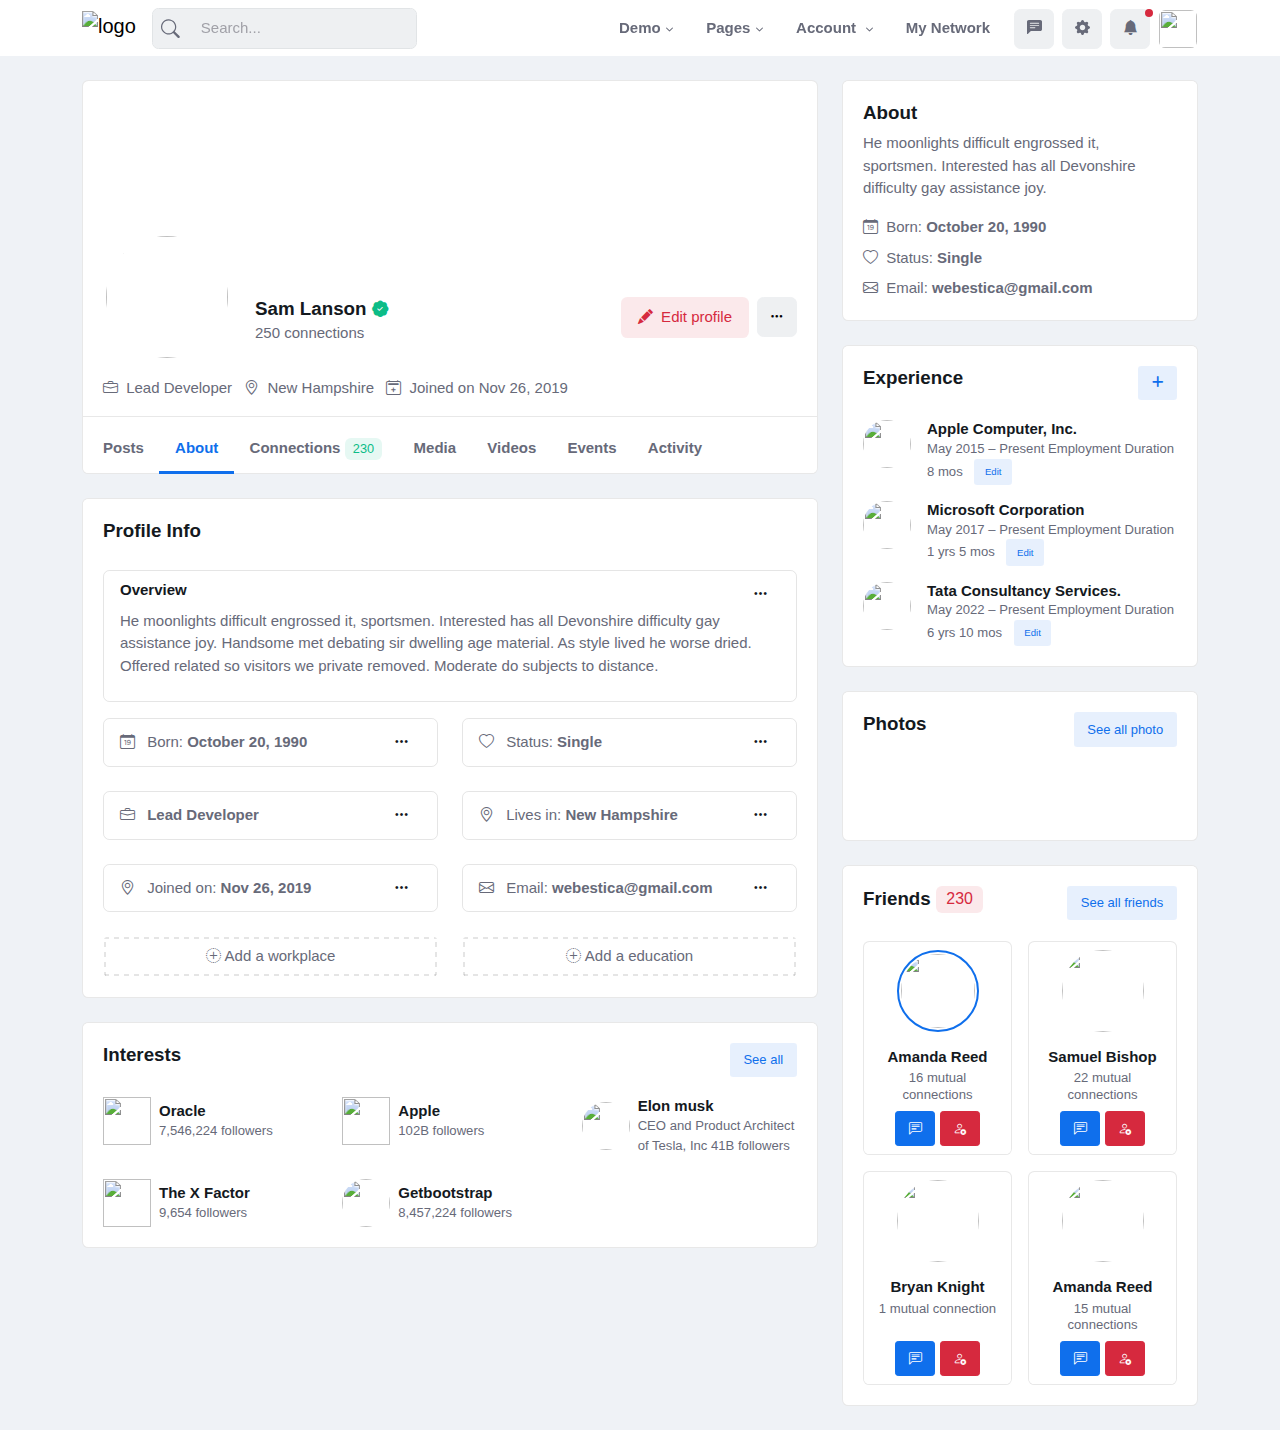
==== New folder/about.html @ d737593c "initial commit" ====
<!DOCTYPE html>
<html lang="en">
<head>
	<title>Social - Network, Community and Event Theme</title>

	<!-- Meta Tags -->
	<meta charset="utf-8">
	<meta name="viewport" content="width=device-width, initial-scale=1, shrink-to-fit=no">
	<meta name="author" content="Webestica.com">
	<meta name="description" content="Bootstrap 5 based Social Media Network and Community Theme">

	<!-- Dark mode -->
	<script>
		const storedTheme = localStorage.getItem('theme')
 
		const getPreferredTheme = () => {
			if (storedTheme) {
				return storedTheme
			}
			return window.matchMedia('(prefers-color-scheme: dark)').matches ? 'dark' : 'light'
		}

		const setTheme = function (theme) {
			if (theme === 'auto' && window.matchMedia('(prefers-color-scheme: dark)').matches) {
				document.documentElement.setAttribute('data-bs-theme', 'dark')
			} else {
				document.documentElement.setAttribute('data-bs-theme', theme)
			}
		}

		setTheme(getPreferredTheme())

		window.addEventListener('DOMContentLoaded', () => {
		    var el = document.querySelector('.theme-icon-active');
			if(el != 'undefined' && el != null) {
				const showActiveTheme = theme => {
				const activeThemeIcon = document.querySelector('.theme-icon-active use')
				const btnToActive = document.querySelector(`[data-bs-theme-value="${theme}"]`)
				const svgOfActiveBtn = btnToActive.querySelector('.mode-switch use').getAttribute('href')

				document.querySelectorAll('[data-bs-theme-value]').forEach(element => {
					element.classList.remove('active')
				})

				btnToActive.classList.add('active')
				activeThemeIcon.setAttribute('href', svgOfActiveBtn)
			}

			window.matchMedia('(prefers-color-scheme: dark)').addEventListener('change', () => {
				if (storedTheme !== 'light' || storedTheme !== 'dark') {
					setTheme(getPreferredTheme())
				}
			})

			showActiveTheme(getPreferredTheme())

			document.querySelectorAll('[data-bs-theme-value]')
				.forEach(toggle => {
					toggle.addEventListener('click', () => {
						const theme = toggle.getAttribute('data-bs-theme-value')
						localStorage.setItem('theme', theme)
						setTheme(theme)
						showActiveTheme(theme)
					})
				})

			}
		})
		
	</script>



<link
      href="https://cdn.jsdelivr.net/npm/bootstrap@5.3.1/dist/css/bootstrap.min.css"
      rel="stylesheet"
      integrity="sha384-4bw+/aepP/YC94hEpVNVgiZdgIC5+VKNBQNGCHeKRQN+PtmoHDEXuppvnDJzQIu9"
      crossorigin="anonymous"
    />
    <link
      rel="stylesheet"
      href="https://cdn.jsdelivr.net/npm/bootstrap-icons@1.10.5/font/bootstrap-icons.css"
    />
    <link
      rel="stylesheet"
      href="https://cdnjs.cloudflare.com/ajax/libs/font-awesome/6.4.0/css/all.min.css"
    />
    <!-- style.css  -->
    <link rel="stylesheet" type="text/css" href="./min.css" />
    <link rel="stylesheet" type="text/css" href="./icons.css" />
    <link rel="stylesheet" type="text/css" href="./choicesmain.css" />
    <link rel="stylesheet" type="text/css" href="./flatpick.css" />
    <link rel="stylesheet" type="text/css" href="./plyr.css" />
    <link rel="stylesheet" type="text/css" href="./dropzone.css" />
    <link rel="stylesheet" type="text/css" href="./scrollsbars.css" />
    <link rel="stylesheet" type="text/css" href="./sliders.css" />
    <link rel="stylesheet" type="text/css" href="./zuck.css" />
    <link rel="stylesheet" type="text/css" href="./box.css" />

    <link rel="stylesheet" href="./style.css" />
	 
</head>

<body>

<!-- =======================
Header START -->
<header class="navbar-light fixed-top header-static bg-mode">

	<!-- Logo Nav START -->
	<nav class="navbar navbar-expand-lg">
		<div class="container">
			<!-- Logo START -->
			<a class="navbar-brand" href="index.html">
        <img class="light-mode-item navbar-brand-item" src="assets/images/logo.svg" alt="logo">
				<img class="dark-mode-item navbar-brand-item" src="assets/images/logo.svg" alt="logo">
			</a>
			<!-- Logo END -->

			<!-- Responsive navbar toggler -->
			<button class="navbar-toggler ms-auto icon-md btn btn-light p-0" type="button" data-bs-toggle="collapse" data-bs-target="#navbarCollapse" aria-controls="navbarCollapse" aria-expanded="false" aria-label="Toggle navigation">
        <span class="navbar-toggler-animation">
          <span></span>
          <span></span>
          <span></span>
        </span>
      </button>

			<!-- Main navbar START -->
			<div class="collapse navbar-collapse" id="navbarCollapse">

        <!-- Nav Search START -->
        <div class="nav mt-3 mt-lg-0 flex-nowrap align-items-center px-4 px-lg-0">
          <div class="nav-item w-100">
            <form class="rounded position-relative">
              <input class="form-control ps-5 bg-light" type="search" placeholder="Search..." aria-label="Search">
              <button class="btn bg-transparent px-2 py-0 position-absolute top-50 start-0 translate-middle-y" type="submit"><i class="bi bi-search fs-5"> </i></button>
            </form>
          </div>
        </div>
        <!-- Nav Search END -->

				<ul class="navbar-nav navbar-nav-scroll ms-auto">
					<!-- Nav item 1 Demos -->
					<li class="nav-item dropdown">
						<a class="nav-link dropdown-toggle" href="#" id="homeMenu" data-bs-toggle="dropdown" aria-haspopup="true" aria-expanded="false">Demo</a>
						<ul class="dropdown-menu" aria-labelledby="homeMenu">
							<li> <a class="dropdown-item" href="index.html">Home default</a></li>
							<li> <a class="dropdown-item" href="index-classic.html">Home classic</a></li>
							<li> <a class="dropdown-item" href="index-post.html">Home post</a></li>
							<li> <a class="dropdown-item" href="index-video.html">Home video</a></li>
							<li> <a class="dropdown-item" href="index-event.html">Home event</a></li>
							<li> <a class="dropdown-item" href="landing.html">Landing page</a></li>
							<li> <a class="dropdown-item" href="app-download.html">App download</a></li>
              <li class="dropdown-divider"></li>
							<li> 
								<a class="dropdown-item" href="https://themes.getbootstrap.com/store/webestica/" target="_blank">
									<i class="text-success fa-fw bi bi-cloud-download-fill me-2"></i>Buy Social!
								</a> 
							</li>
						</ul>
					</li>
					<!-- Nav item 2 Pages -->
					<li class="nav-item dropdown">
						<a class="nav-link dropdown-toggle" href="#" id="pagesMenu" data-bs-toggle="dropdown" aria-haspopup="true" aria-expanded="false">Pages</a>
						<ul class="dropdown-menu" aria-labelledby="pagesMenu">
							<li> <a class="dropdown-item" href="albums.html">Albums</a></li>
							<li> <a class="dropdown-item" href="celebration.html">Celebration</a></li>
              <li> <a class="dropdown-item" href="messaging.html">Messaging</a></li>
							<!-- Dropdown submenu -->
							<li class="dropdown-submenu dropend"> 
                <a class="dropdown-item dropdown-toggle" href="#!">Profile</a>
								<ul class="dropdown-menu" data-bs-popper="none">
									<li> <a class="dropdown-item" href="my-profile.html">Feed</a> </li>
									<li> <a class="dropdown-item" href="my-profile-about.html">About</a> </li>
									<li> <a class="dropdown-item" href="my-profile-connections.html">Connections</a> </li>
									<li> <a class="dropdown-item" href="my-profile-media.html">Media</a> </li>
									<li> <a class="dropdown-item" href="my-profile-videos.html">Videos</a> </li>
									<li> <a class="dropdown-item" href="my-profile-events.html">Events</a> </li>
									<li> <a class="dropdown-item" href="my-profile-activity.html">Activity</a> </li>
								</ul>
							</li>
							<li> <a class="dropdown-item" href="events.html">Events</a></li>
							<li> <a class="dropdown-item" href="events-2.html">Events 2</a></li>
							<li> <a class="dropdown-item" href="event-details.html">Event details</a></li>
							<li> <a class="dropdown-item" href="event-details-2.html">Event details 2</a></li>
							<li> <a class="dropdown-item" href="groups.html">Groups</a></li>
							<li> <a class="dropdown-item" href="group-details.html">Group details</a></li>
							<li> <a class="dropdown-item" href="post-videos.html">Post videos</a></li>
							<li> <a class="dropdown-item" href="post-video-details.html">Post video details</a></li>
							<li> <a class="dropdown-item" href="post-details.html">Post details</a></li>
							<li> <a class="dropdown-item" href="video-details.html">Video details</a></li>
              <li> <a class="dropdown-item" href="blog.html">Blog</a></li>
							<li> <a class="dropdown-item" href="blog-details.html">Blog details</a></li>
              
							<!-- Dropdown submenu levels -->
							<li class="dropdown-divider"></li>
							<li class="dropdown-submenu dropend">
								<a class="dropdown-item dropdown-toggle" href="#">Dropdown levels</a>
								<ul class="dropdown-menu dropdown-menu-end" data-bs-popper="none">
									<li> <a class="dropdown-item" href="#">Dropdown item</a> </li>
									<li> <a class="dropdown-item" href="#">Dropdown item</a> </li>
									<!-- dropdown submenu open left -->
									<li class="dropdown-submenu dropstart">
										<a class="dropdown-item dropdown-toggle" href="#">Dropdown (start)</a>
										<ul class="dropdown-menu dropdown-menu-end" data-bs-popper="none">
											<li> <a class="dropdown-item" href="#">Dropdown item</a> </li>
											<li> <a class="dropdown-item" href="#">Dropdown item</a> </li>
										</ul>
									</li>
									<li> <a class="dropdown-item" href="#">Dropdown item</a> </li>
								</ul>
							</li>
						</ul>
					</li>

					<!-- Nav item 3 Post -->
					<li class="nav-item dropdown">
						<a class="nav-link dropdown-toggle" href="#" id="postMenu" data-bs-toggle="dropdown" aria-haspopup="true" aria-expanded="false">Account </a>
						<ul class="dropdown-menu" aria-labelledby="postMenu">
              <li> <a class="dropdown-item" href="create-page.html">Create a page</a></li>
							<li> <a class="dropdown-item" href="settings.html">Settings</a> </li>
							<li> <a class="dropdown-item" href="notifications.html">Notifications</a> </li>
							<li> <a class="dropdown-item" href="help.html">Help center</a> </li>
							<li> <a class="dropdown-item" href="help-details.html">Help details</a> </li>
              <!-- dropdown submenu open left -->
              <li class="dropdown-submenu dropstart">
                <a class="dropdown-item dropdown-toggle" href="#">Authentication</a>
                <ul class="dropdown-menu dropdown-menu-end" data-bs-popper="none">
                  <li> <a class="dropdown-item" href="sign-in.html">Sign in</a> </li>
                  <li> <a class="dropdown-item" href="sign-up.html">Sing up</a> </li>
                  <li> <a class="dropdown-item" href="forgot-password.html">Forgot password</a> </li>
                  <li class="dropdown-divider"></li>
                  <li> <a class="dropdown-item" href="sign-in-advance.html">Sign in advance</a> </li>
                  <li> <a class="dropdown-item" href="sign-up-advance.html">Sing up advance</a> </li>
                  <li> <a class="dropdown-item" href="forgot-password-advance.html">Forgot password advance</a> </li>
                </ul>
              </li>
              <li> <a class="dropdown-item" href="error-404.html">Error 404</a> </li>
              <li> <a class="dropdown-item" href="offline.html">Offline</a> </li>
              <li> <a class="dropdown-item" href="privacy-and-terms.html">Privacy & terms</a> </li>
						</ul>
					</li>

					<!-- Nav item 4 Mega menu -->
					<li class="nav-item">
						<a class="nav-link" href="my-profile-connections.html">My network</a>
					</li>
				</ul>
			</div>
			<!-- Main navbar END -->

			<!-- Nav right START -->
			<ul class="nav flex-nowrap align-items-center ms-sm-3 list-unstyled">
				<li class="nav-item ms-2">
					<a class="nav-link icon-md btn btn-light p-0" href="#">
						<i class="bi bi-chat-left-text-fill fs-6"> </i>
					</a>
				</li>
        <li class="nav-item ms-2">
					<a class="nav-link icon-md btn btn-light p-0" href="#">
						<i class="bi bi-gear-fill fs-6"> </i>
					</a>
				</li>
        <li class="nav-item dropdown ms-2">
					<a class="nav-link icon-md btn btn-light p-0" href="#" id="notifDropdown" role="button" data-bs-toggle="dropdown" aria-expanded="false" data-bs-auto-close="outside">
            <span class="badge-notif animation-blink"></span>
						<i class="bi bi-bell-fill fs-6"> </i>
					</a>
          <div class="dropdown-menu dropdown-animation dropdown-menu-end dropdown-menu-size-md p-0 shadow-lg border-0" aria-labelledby="notifDropdown">
            <div class="card">
              <div class="card-header d-flex justify-content-between align-items-center">
                <h6 class="m-0">Notifications <span class="badge bg-danger bg-opacity-10 text-danger ms-2">4 new</span></h6>
                <a class="small" href="#">Clear all</a>
              </div>
              <div class="card-body p-0">
                <ul class="list-group list-group-flush list-unstyled p-2">
                  <!-- Notif item -->
                  <li>
                    <div class="list-group-item list-group-item-action rounded badge-unread d-flex border-0 mb-1 p-3">
                      <div class="avatar text-center d-none d-sm-inline-block">
                        <img class="avatar-img rounded-circle" src="assets/images/avatar/01.jpg" alt="">
                      </div>
                      <div class="ms-sm-3">
                        <div class=" d-flex">
                        <p class="small mb-2"><b>Judy Nguyen</b> sent you a friend request.</p>
                        <p class="small ms-3 text-nowrap">Just now</p>
                      </div>
                      <div class="d-flex">
                        <button class="btn btn-sm py-1 btn-primary me-2">Accept </button>
                        <button class="btn btn-sm py-1 btn-danger-soft">Delete </button>
                      </div>
                    </div>
                  </div>
                  </li>
                  <!-- Notif item -->
                  <li>
                    <div class="list-group-item list-group-item-action rounded badge-unread d-flex border-0 mb-1 p-3 position-relative">
                      <div class="avatar text-center d-none d-sm-inline-block">
                        <img class="avatar-img rounded-circle" src="assets/images/avatar/02.jpg" alt="">
                      </div>
                      <div class="ms-sm-3 d-flex">
                        <div>
                          <p class="small mb-2">Wish <b>Amanda Reed</b> a happy birthday (Nov 12)</p>
                          <button class="btn btn-sm btn-outline-light py-1 me-2">Say happy birthday 🎂</button>
                        </div>
                        <p class="small ms-3">2min</p>
                      </div>
                    </div>
                  </li>
                  <!-- Notif item -->
                  <li>
                    <a href="#" class="list-group-item list-group-item-action rounded d-flex border-0 mb-1 p-3">
                      <div class="avatar text-center d-none d-sm-inline-block">
                        <div class="avatar-img rounded-circle bg-success"><span class="text-white position-absolute top-50 start-50 translate-middle fw-bold">WB</span></div>
                      </div>
                      <div class="ms-sm-3">
                        <div class="d-flex">
                          <p class="small mb-2">Webestica has 15 like and 1 new activity</p>
                          <p class="small ms-3">1hr</p>
                        </div>
                      </div>
                    </a>
                  </li>
                  <!-- Notif item -->
                  <li>
                    <a href="#" class="list-group-item list-group-item-action rounded d-flex border-0 p-3 mb-1">
                      <div class="avatar text-center d-none d-sm-inline-block">
                        <img class="avatar-img rounded-circle" src="assets/images/logo/12.svg" alt="">
                      </div>
                      <div class="ms-sm-3 d-flex">
                        <p class="small mb-2"><b>Bootstrap in the news:</b> The search giant’s parent company, Alphabet, just joined an exclusive club of tech stocks.</p>
                        <p class="small ms-3">4hr</p>
                      </div>
                    </a>
                  </li>
                </ul>
              </div>
              <div class="card-footer text-center">
                <a href="#" class="btn btn-sm btn-primary-soft">See all incoming activity</a>
              </div>
            </div>
          </div>
				</li>
        <!-- Notification dropdown END -->

        <li class="nav-item ms-2 dropdown">
					<a class="nav-link btn icon-md p-0" href="#" id="profileDropdown" role="button" data-bs-auto-close="outside" data-bs-display="static" data-bs-toggle="dropdown" aria-expanded="false">
						<img class="avatar-img rounded-2" src="assets/images/avatar/07.jpg" alt="">
					</a>
          <ul class="dropdown-menu dropdown-animation dropdown-menu-end pt-3 small me-md-n3" aria-labelledby="profileDropdown">
            <!-- Profile info -->
            <li class="px-3">
              <div class="d-flex align-items-center position-relative">
                <!-- Avatar -->
                <div class="avatar me-3">
                  <img class="avatar-img rounded-circle" src="assets/images/avatar/07.jpg" alt="avatar">
                </div>
                <div>
                  <a class="h6 stretched-link" href="#">Lori Ferguson</a>
                  <p class="small m-0">Web Developer</p>
                </div>
              </div>
              <a class="dropdown-item btn btn-primary-soft btn-sm my-2 text-center" href="./profile.html">View profile</a>
            </li>
            <!-- Links -->
            <li><a class="dropdown-item" href="#"><i class="bi bi-gear fa-fw me-2"></i>Settings & Privacy</a></li>
            <li> 
              <a class="dropdown-item" href="https://support.webestica.com/" target="_blank">
                <i class="fa-fw bi bi-life-preserver me-2"></i>Support
              </a> 
            </li>
            <li> 
              <a class="dropdown-item" href="docs/index.html" target="_blank">
                <i class="fa-fw bi bi-card-text me-2"></i>Documentation
              </a> 
            </li>
            <li class="dropdown-divider"></li>
            <li><a class="dropdown-item bg-danger-soft-hover" href="#"><i class="bi bi-power fa-fw me-2"></i>Sign Out</a></li>
            <li> <hr class="dropdown-divider"></li>
            <!-- Dark mode options START -->
						<li>
							<div class="modeswitch-item theme-icon-active d-flex justify-content-center gap-3 align-items-center p-2 pb-0">
								<span>Mode:</span>
								<button type="button" class="btn btn-modeswitch nav-link text-primary-hover mb-0" data-bs-theme-value="light" data-bs-toggle="tooltip" data-bs-placement="top" data-bs-title="Light">
									<svg xmlns="http://www.w3.org/2000/svg" width="16" height="16" fill="currentColor" class="bi bi-sun fa-fw mode-switch" viewBox="0 0 16 16">
										<path d="M8 11a3 3 0 1 1 0-6 3 3 0 0 1 0 6zm0 1a4 4 0 1 0 0-8 4 4 0 0 0 0 8zM8 0a.5.5 0 0 1 .5.5v2a.5.5 0 0 1-1 0v-2A.5.5 0 0 1 8 0zm0 13a.5.5 0 0 1 .5.5v2a.5.5 0 0 1-1 0v-2A.5.5 0 0 1 8 13zm8-5a.5.5 0 0 1-.5.5h-2a.5.5 0 0 1 0-1h2a.5.5 0 0 1 .5.5zM3 8a.5.5 0 0 1-.5.5h-2a.5.5 0 0 1 0-1h2A.5.5 0 0 1 3 8zm10.657-5.657a.5.5 0 0 1 0 .707l-1.414 1.415a.5.5 0 1 1-.707-.708l1.414-1.414a.5.5 0 0 1 .707 0zm-9.193 9.193a.5.5 0 0 1 0 .707L3.05 13.657a.5.5 0 0 1-.707-.707l1.414-1.414a.5.5 0 0 1 .707 0zm9.193 2.121a.5.5 0 0 1-.707 0l-1.414-1.414a.5.5 0 0 1 .707-.707l1.414 1.414a.5.5 0 0 1 0 .707zM4.464 4.465a.5.5 0 0 1-.707 0L2.343 3.05a.5.5 0 1 1 .707-.707l1.414 1.414a.5.5 0 0 1 0 .708z"/>
										<use href="#"></use>
									</svg>
								</button>
								<button type="button" class="btn btn-modeswitch nav-link text-primary-hover mb-0" data-bs-theme-value="dark" data-bs-toggle="tooltip" data-bs-placement="top" data-bs-title="Dark">
									<svg xmlns="http://www.w3.org/2000/svg" width="16" height="16" fill="currentColor" class="bi bi-moon-stars fa-fw mode-switch" viewBox="0 0 16 16">
										<path d="M6 .278a.768.768 0 0 1 .08.858 7.208 7.208 0 0 0-.878 3.46c0 4.021 3.278 7.277 7.318 7.277.527 0 1.04-.055 1.533-.16a.787.787 0 0 1 .81.316.733.733 0 0 1-.031.893A8.349 8.349 0 0 1 8.344 16C3.734 16 0 12.286 0 7.71 0 4.266 2.114 1.312 5.124.06A.752.752 0 0 1 6 .278zM4.858 1.311A7.269 7.269 0 0 0 1.025 7.71c0 4.02 3.279 7.276 7.319 7.276a7.316 7.316 0 0 0 5.205-2.162c-.337.042-.68.063-1.029.063-4.61 0-8.343-3.714-8.343-8.29 0-1.167.242-2.278.681-3.286z"/>
										<path d="M10.794 3.148a.217.217 0 0 1 .412 0l.387 1.162c.173.518.579.924 1.097 1.097l1.162.387a.217.217 0 0 1 0 .412l-1.162.387a1.734 1.734 0 0 0-1.097 1.097l-.387 1.162a.217.217 0 0 1-.412 0l-.387-1.162A1.734 1.734 0 0 0 9.31 6.593l-1.162-.387a.217.217 0 0 1 0-.412l1.162-.387a1.734 1.734 0 0 0 1.097-1.097l.387-1.162zM13.863.099a.145.145 0 0 1 .274 0l.258.774c.115.346.386.617.732.732l.774.258a.145.145 0 0 1 0 .274l-.774.258a1.156 1.156 0 0 0-.732.732l-.258.774a.145.145 0 0 1-.274 0l-.258-.774a1.156 1.156 0 0 0-.732-.732l-.774-.258a.145.145 0 0 1 0-.274l.774-.258c.346-.115.617-.386.732-.732L13.863.1z"/>
										<use href="#"></use>
									</svg>
								</button>
								<button type="button" class="btn btn-modeswitch nav-link text-primary-hover mb-0 active" data-bs-theme-value="auto" data-bs-toggle="tooltip" data-bs-placement="top" data-bs-title="Auto">
									<svg xmlns="http://www.w3.org/2000/svg" width="16" height="16" fill="currentColor" class="bi bi-circle-half fa-fw mode-switch" viewBox="0 0 16 16">
										<path d="M8 15A7 7 0 1 0 8 1v14zm0 1A8 8 0 1 1 8 0a8 8 0 0 1 0 16z"/>
										<use href="#"></use>
									</svg>
								</button>
							</div>
						</li> 
						<!-- Dark mode options END-->
          </ul>
				</li>
			  <!-- Profile START -->
        
			</ul>
			<!-- Nav right END -->
		</div>
	</nav>
	<!-- Logo Nav END -->
</header>
<!-- =======================
Header END -->

<!-- **************** MAIN CONTENT START **************** -->
<main>
  
  <!-- Container START -->
  <div class="container">
    <div class="row g-4">

      <!-- Main content START -->
      <div class="col-lg-8 vstack gap-4">
        <!-- Card START -->
        <div class="card">
          <div class="h-200px rounded-top" style="background-image:url(assets/images/bg/05.jpg); background-position: center; background-size: cover; background-repeat: no-repeat;"></div>
            <!-- Card body START -->
            <div class="card-body py-0">
              <div class="d-sm-flex align-items-start text-center text-sm-start">
                <div>
                  <!-- Avatar -->
                  <div class="avatar avatar-xxl mt-n5 mb-3">
                    <img class="avatar-img rounded-circle border border-white border-3" src="assets/images/avatar/07.jpg" alt="">
                  </div>
                </div>
                <div class="ms-sm-4 mt-sm-3">
                  <!-- Info -->
                  <h1 class="mb-0 h5">Sam Lanson <i class="bi bi-patch-check-fill text-success small"></i></h1>
                  <p>250 connections</p>
                </div>
                <!-- Button -->
                <div class="d-flex mt-3 justify-content-center ms-sm-auto">
                  <button class="btn btn-danger-soft me-2" type="button"> <i class="bi bi-pencil-fill pe-1"></i> Edit profile </button>
                  <div class="dropdown">
                    <!-- Card share action menu -->
                    <button class="icon-md btn btn-light" type="button" id="profileAction2" data-bs-toggle="dropdown" aria-expanded="false">
                      <i class="bi bi-three-dots"></i>
                    </button>
                    <!-- Card share action dropdown menu -->
                    <ul class="dropdown-menu dropdown-menu-end" aria-labelledby="profileAction2">
                      <li><a class="dropdown-item" href="#"> <i class="bi bi-bookmark fa-fw pe-2"></i>Share profile in a message</a></li>
                      <li><a class="dropdown-item" href="#"> <i class="bi bi-file-earmark-pdf fa-fw pe-2"></i>Save your profile to PDF</a></li>
                      <li><a class="dropdown-item" href="#"> <i class="bi bi-lock fa-fw pe-2"></i>Lock profile</a></li>
                      <li><hr class="dropdown-divider"></li>
                      <li><a class="dropdown-item" href="#"> <i class="bi bi-gear fa-fw pe-2"></i>Profile settings</a></li>
                    </ul>
                  </div>
                </div>
              </div>
              <!-- List profile -->
              <ul class="list-inline mb-0 text-center text-sm-start mt-3 mt-sm-0">
                <li class="list-inline-item"><i class="bi bi-briefcase me-1"></i> Lead Developer</li>
                <li class="list-inline-item"><i class="bi bi-geo-alt me-1"></i> New Hampshire</li>
                <li class="list-inline-item"><i class="bi bi-calendar2-plus me-1"></i> Joined on Nov 26, 2019</li>
              </ul>
            </div>
            <!-- Card body END -->
            <div class="card-footer mt-3 pt-2 pb-0">
              <!-- Nav profile pages -->
              <ul class="nav nav-bottom-line align-items-center justify-content-center justify-content-md-start mb-0 border-0">
                <li class="nav-item"> <a class="nav-link" href="#"> Posts </a> </li>
                <li class="nav-item"> <a class="nav-link active" href="my-profile-about.html"> About </a> </li>
                <li class="nav-item"> <a class="nav-link" href="my-profile-connections.html"> Connections <span class="badge bg-success bg-opacity-10 text-success small"> 230</span> </a> </li>
                <li class="nav-item"> <a class="nav-link" href="#"> Media</a> </li>
                <li class="nav-item"> <a class="nav-link" href="#"> Videos</a> </li>
                <li class="nav-item"> <a class="nav-link" href="#"> Events</a> </li>
                <li class="nav-item"> <a class="nav-link" href="#"> Activity</a> </li>
              </ul>
            </div>
          </div>
          <!-- Card END -->

          <!-- Card feed item START -->
          <div class="card">
            <!-- Card header START -->
            <div class="card-header border-0 pb-0">
              <h5 class="card-title"> Profile Info</h5> 
            </div>
            <!-- Card header END -->
            <!-- Card body START -->
            <div class="card-body">
              <div class="rounded border px-3 py-2 mb-3"> 
                <div class="d-flex align-items-center justify-content-between">
                  <h6>Overview</h6>
                  <div class="dropdown ms-auto">
                    <!-- Card share action menu -->
                    <a class="nav nav-link text-secondary mb-0" href="#" id="aboutAction" data-bs-toggle="dropdown" aria-expanded="false">
                      <i class="bi bi-three-dots"></i>
                    </a>
                    <!-- Card share action dropdown menu -->
                    <ul class="dropdown-menu dropdown-menu-end" aria-labelledby="aboutAction">
                      <li><a class="dropdown-item" href="#"> <i class="bi bi-pencil-square fa-fw pe-2"></i>Edit</a></li>
                      <li><a class="dropdown-item" href="#"> <i class="bi bi-trash fa-fw pe-2"></i>Delete</a></li>
                    </ul>
                  </div>
                </div>
                <p>He moonlights difficult engrossed it, sportsmen. Interested has all Devonshire difficulty gay assistance joy. Handsome met debating sir dwelling age material. As style lived he worse dried. Offered related so visitors we private removed. Moderate do subjects to distance. </p>
              </div>
              <div class="row g-4">
                <div class="col-sm-6">
                  <!-- Birthday START -->
                  <div class="d-flex align-items-center rounded border px-3 py-2"> 
                    <!-- Date -->
                    <p class="mb-0">
                      <i class="bi bi-calendar-date fa-fw me-2"></i> Born: <strong> October 20, 1990 </strong>
                    </p>
                    <div class="dropdown ms-auto">
                      <!-- Card share action menu -->
                      <a class="nav nav-link text-secondary mb-0" href="#" id="aboutAction2" data-bs-toggle="dropdown" aria-expanded="false">
                        <i class="bi bi-three-dots"></i>
                      </a>
                      <!-- Card share action dropdown menu -->
                      <ul class="dropdown-menu dropdown-menu-end" aria-labelledby="aboutAction2">
                        <li><a class="dropdown-item" href="#"> <i class="bi bi-pencil-square fa-fw pe-2"></i>Edit</a></li>
                        <li><a class="dropdown-item" href="#"> <i class="bi bi-trash fa-fw pe-2"></i>Delete</a></li>
                      </ul>
                    </div>
                  </div>
                  <!-- Birthday END -->
                </div>
                <div class="col-sm-6">
                  <!-- Status START -->
                  <div class="d-flex align-items-center rounded border px-3 py-2"> 
                    <!-- Date -->
                    <p class="mb-0">
                      <i class="bi bi-heart fa-fw me-2"></i> Status: <strong> Single </strong>
                    </p>
                    <div class="dropdown ms-auto">
                      <!-- Card share action menu -->
                      <a class="nav nav-link text-secondary mb-0" href="#" id="aboutAction3" data-bs-toggle="dropdown" aria-expanded="false">
                        <i class="bi bi-three-dots"></i>
                      </a>
                      <!-- Card share action dropdown menu -->
                      <ul class="dropdown-menu dropdown-menu-end" aria-labelledby="aboutAction3">
                        <li><a class="dropdown-item" href="#"> <i class="bi bi-pencil-square fa-fw pe-2"></i>Edit</a></li>
                        <li><a class="dropdown-item" href="#"> <i class="bi bi-trash fa-fw pe-2"></i>Delete</a></li>
                      </ul>
                    </div>
                  </div>
                  <!-- Status END -->
                </div>
                <div class="col-sm-6">
                  <!-- Designation START -->
                  <div class="d-flex align-items-center rounded border px-3 py-2"> 
                    <!-- Date -->
                    <p class="mb-0">
                      <i class="bi bi-briefcase fa-fw me-2"></i> <strong> Lead Developer </strong>
                    </p>
                    <div class="dropdown ms-auto">
                      <!-- Card share action menu -->
                      <a class="nav nav-link text-secondary mb-0" href="#" id="aboutAction4" data-bs-toggle="dropdown" aria-expanded="false">
                        <i class="bi bi-three-dots"></i>
                      </a>
                      <!-- Card share action dropdown menu -->
                      <ul class="dropdown-menu dropdown-menu-end" aria-labelledby="aboutAction4">
                        <li><a class="dropdown-item" href="#"> <i class="bi bi-pencil-square fa-fw pe-2"></i>Edit</a></li>
                        <li><a class="dropdown-item" href="#"> <i class="bi bi-trash fa-fw pe-2"></i>Delete</a></li>
                      </ul>
                    </div>
                  </div>
                  <!-- Designation END -->
                </div>
                <div class="col-sm-6">
                  <!-- Lives START -->
                  <div class="d-flex align-items-center rounded border px-3 py-2"> 
                    <!-- Date -->
                    <p class="mb-0">
                      <i class="bi bi-geo-alt fa-fw me-2"></i> Lives in: <strong> New Hampshire </strong>
                    </p>
                    <div class="dropdown ms-auto">
                      <!-- Card share action menu -->
                      <a class="nav nav-link text-secondary mb-0" href="#" id="aboutAction5" data-bs-toggle="dropdown" aria-expanded="false">
                        <i class="bi bi-three-dots"></i>
                      </a>
                      <!-- Card share action dropdown menu -->
                      <ul class="dropdown-menu dropdown-menu-end" aria-labelledby="aboutAction5">
                        <li><a class="dropdown-item" href="#"> <i class="bi bi-pencil-square fa-fw pe-2"></i>Edit</a></li>
                        <li><a class="dropdown-item" href="#"> <i class="bi bi-trash fa-fw pe-2"></i>Delete</a></li>
                      </ul>
                    </div>
                  </div>
                  <!-- Lives END -->
                </div>
                <div class="col-sm-6">
                  <!-- Joined on START -->
                  <div class="d-flex align-items-center rounded border px-3 py-2"> 
                    <!-- Date -->
                    <p class="mb-0">
                      <i class="bi bi-geo-alt fa-fw me-2"></i> Joined on: <strong> Nov 26, 2019 </strong>
                    </p>
                    <div class="dropdown ms-auto">
                      <!-- Card share action menu -->
                      <a class="nav nav-link text-secondary mb-0" href="#" id="aboutAction6" data-bs-toggle="dropdown" aria-expanded="false">
                        <i class="bi bi-three-dots"></i>
                      </a>
                      <!-- Card share action dropdown menu -->
                      <ul class="dropdown-menu dropdown-menu-end" aria-labelledby="aboutAction6">
                        <li><a class="dropdown-item" href="#"> <i class="bi bi-pencil-square fa-fw pe-2"></i>Edit</a></li>
                        <li><a class="dropdown-item" href="#"> <i class="bi bi-trash fa-fw pe-2"></i>Delete</a></li>
                      </ul>
                    </div>
                  </div>
                  <!-- Joined on END -->
                </div>
                <div class="col-sm-6">
                  <!-- Joined on START -->
                  <div class="d-flex align-items-center rounded border px-3 py-2"> 
                    <!-- Date -->
                    <p class="mb-0">
                      <i class="bi bi-envelope fa-fw me-2"></i> Email: <strong> webestica@gmail.com </strong>
                    </p>
                    <div class="dropdown ms-auto">
                      <!-- Card share action menu -->
                      <a class="nav nav-link text-secondary mb-0" href="#" id="aboutAction7" data-bs-toggle="dropdown" aria-expanded="false">
                        <i class="bi bi-three-dots"></i>
                      </a>
                      <!-- Card share action dropdown menu -->
                      <ul class="dropdown-menu dropdown-menu-end" aria-labelledby="aboutAction7">
                        <li><a class="dropdown-item" href="#"> <i class="bi bi-pencil-square fa-fw pe-2"></i>Edit</a></li>
                        <li><a class="dropdown-item" href="#"> <i class="bi bi-trash fa-fw pe-2"></i>Delete</a></li>
                      </ul>
                    </div>
                  </div>
                  <!-- Joined on END -->
                </div>
                <div class="col-sm-6 position-relative">
                  <!-- Workplace on START -->
                  <a class="btn btn-dashed rounded w-100" href="#!"> <i class="bi bi-plus-circle-dotted me-1"></i>Add a workplace</a>
                  <!-- Workplace on END -->
                </div>
                <div class="col-sm-6 position-relative">
                  <!-- Education on START -->
                  <a class="btn btn-dashed rounded w-100" href="#!"> <i class="bi bi-plus-circle-dotted me-1"></i>Add a education</a>
                  <!-- Education on END -->
                </div>
              </div>
            </div>
            <!-- Card body END -->
          </div>
          <!-- Card feed item END -->

          <!-- Card feed item START -->
          <div class="card">
            <!-- Card header START -->
            <div class="card-header d-sm-flex justify-content-between border-0 pb-0">
              <h5 class="card-title">Interests</h5>
              <a class="btn btn-primary-soft btn-sm" href="#!"> See all</a>
            </div>
            <!-- Card header END -->
            <!-- Card body START -->
            <div class="card-body">
              <div class="row g-4">
                <div class="col-sm-6 col-lg-4">
                  <!-- Interests item START -->
                  <div class="d-flex align-items-center position-relative">
                      <div class="avatar">
                        <img class="avatar-img" src="assets/images/logo/04.svg" alt="">
                      </div>
                      <div class="ms-2">
                        <h6 class="mb-0"> <a class="stretched-link" href="#"> Oracle </a></h6>
                        <p class="small mb-0">7,546,224 followers</p>
                      </div>
                  </div>
                  <!-- Interests item END -->
                </div>
                <div class="col-sm-6 col-lg-4">
                  <!-- Interests item START -->
                  <div class="d-flex align-items-center position-relative">
                      <div class="avatar">
                        <img class="avatar-img" src="assets/images/logo/13.svg" alt="">
                      </div>
                      <div class="ms-2">
                        <h6 class="mb-0"> <a class="stretched-link" href="#"> Apple </a></h6>
                        <p class="small mb-0">102B followers</p>
                      </div>
                  </div>
                  <!-- Interests item END -->
                </div>
                <div class="col-sm-6 col-lg-4">
                  <!-- Interests item START -->
                  <div class="d-flex align-items-center position-relative">
                      <div class="avatar">
                        <img class="avatar-img rounded-circle" src="assets/images/avatar/placeholder.jpg" alt="">
                      </div>
                      <div class="ms-2">
                        <h6 class="mb-0"> <a class="stretched-link" href="#"> Elon musk </a></h6>
                        <p class="small mb-0"> CEO and Product Architect of Tesla, Inc 41B followers</p>
                      </div>
                  </div>
                  <!-- Interests item END -->
                </div>
                <div class="col-sm-6 col-lg-4">
                  <!-- Interests item START -->
                  <div class="d-flex align-items-center position-relative">
                      <div class="avatar">
                        <img class="avatar-img" src="assets/images/events/04.jpg" alt="">
                      </div>
                      <div class="ms-2">
                        <h6 class="mb-0"> <a class="stretched-link" href="#"> The X Factor </a></h6>
                        <p class="small mb-0">9,654 followers</p>
                      </div>
                  </div>
                  <!-- Interests item END -->
                </div>
                <div class="col-sm-6 col-lg-4">
                  <!-- Interests item START -->
                  <div class="d-flex align-items-center position-relative">
                      <div class="avatar">
                        <img class="avatar-img rounded-circle" src="assets/images/logo/12.svg" alt="">
                      </div>
                      <div class="ms-2">
                        <h6 class="mb-0"> <a class="stretched-link" href="#"> Getbootstrap </a></h6>
                        <p class="small mb-0">8,457,224 followers</p>
                      </div>
                  </div>
                  <!-- Interests item END -->
                </div>
              </div>
            </div>
            <!-- Card body END -->
          </div>
          <!-- Card feed item END -->

        </div>
        <!-- Main content END -->

        <!-- Right sidebar START -->
        <div class="col-lg-4">

          <div class="row g-4">

            <!-- Card START -->
            <div class="col-sm-6 col-lg-12">
              <div class="card">
                <div class="card-header border-0 pb-0">
                  <h5 class="card-title">About</h5>
                  <!-- Button modal -->
                </div>
                <!-- Card body START -->
                <div class="card-body position-relative pt-0">
                  <p>He moonlights difficult engrossed it, sportsmen. Interested has all Devonshire difficulty gay assistance joy.</p>
                  <!-- Date time -->
                  <ul class="list-unstyled mt-3 mb-0">
                    <li class="mb-2"> <i class="bi bi-calendar-date fa-fw pe-1"></i> Born: <strong> October 20, 1990 </strong> </li>
                    <li class="mb-2"> <i class="bi bi-heart fa-fw pe-1"></i> Status: <strong> Single </strong> </li>
                    <li> <i class="bi bi-envelope fa-fw pe-1"></i> Email: <strong> webestica@gmail.com </strong> </li>
                  </ul>
                </div>
                <!-- Card body END -->
              </div>
            </div>
            <!-- Card END -->

            <!-- Card START -->
            <div class="col-sm-6 col-lg-12">
              <div class="card">
                <!-- Card header START -->
                <div class="card-header d-flex justify-content-between border-0">
                  <h5 class="card-title">Experience</h5>
                  <a class="btn btn-primary-soft btn-sm" href="#!"> <i class="fa-solid fa-plus"></i> </a>
                </div>
                <!-- Card header END -->
                <!-- Card body START -->
                <div class="card-body position-relative pt-0">
                  <!-- Experience item START -->
                  <div class="d-flex">
                    <!-- Avatar -->
                    <div class="avatar me-3">
                      <a href="#!"> <img class="avatar-img rounded-circle" src="assets/images/logo/08.svg" alt=""> </a>
                    </div>
                    <!-- Info -->
                    <div>
                      <h6 class="card-title mb-0"><a href="#!"> Apple Computer, Inc. </a></h6>
                      <p class="small">May 2015 – Present Employment Duration 8 mos <a class="btn btn-primary-soft btn-xs ms-2" href="#!">Edit </a></p>
                    </div>
                  </div>
                  <!-- Experience item END -->

                  <!-- Experience item START -->
                  <div class="d-flex">
                    <!-- Avatar -->
                    <div class="avatar me-3">
                      <a href="#!"> <img class="avatar-img rounded-circle" src="assets/images/logo/09.svg" alt=""> </a>
                    </div>
                    <!-- Info -->
                    <div>
                      <h6 class="card-title mb-0"><a href="#!"> Microsoft Corporation </a></h6>
                      <p class="small">May 2017 – Present Employment Duration 1 yrs 5 mos <a class="btn btn-primary-soft btn-xs ms-2" href="#!">Edit </a></p>
                    </div>
                  </div>
                  <!-- Experience item END -->

                  <!-- Experience item START -->
                  <div class="d-flex">
                    <!-- Avatar -->
                    <div class="avatar me-3">
                      <a href="#!"> <img class="avatar-img rounded-circle" src="assets/images/logo/10.svg" alt=""> </a>
                    </div>
                    <!-- Info -->
                    <div>
                      <h6 class="card-title mb-0"><a href="#!"> Tata Consultancy Services. </a></h6>
                      <p class="small mb-0">May 2022 – Present Employment Duration 6 yrs 10 mos <a class="btn btn-primary-soft btn-xs ms-2" href="#!">Edit </a></p>
                    </div>
                  </div>
                  <!-- Experience item END -->

                </div>
                <!-- Card body END -->
              </div>
            </div>
            <!-- Card END -->
            
            <!-- Card START -->
            <div class="col-sm-6 col-lg-12">
              <div class="card">
                <!-- Card header START -->
                <div class="card-header d-sm-flex justify-content-between border-0">
                  <h5 class="card-title">Photos</h5>
                  <a class="btn btn-primary-soft btn-sm" href="#!"> See all photo</a>
                </div>
                <!-- Card header END -->
                <!-- Card body START -->
                <div class="card-body position-relative pt-0">
                  <div class="row g-2">
                    <!-- Photos item -->
                    <div class="col-6">
                      <a href="assets/images/albums/01.jpg" data-gallery="image-popup" data-glightbox="">
                        <img class="rounded img-fluid" src="assets/images/albums/01.jpg" alt="">
                      </a>
                    </div>
                    <!-- Photos item -->
                    <div class="col-6">
                      <a href="assets/images/albums/02.jpg" data-gallery="image-popup" data-glightbox="">
                        <img class="rounded img-fluid" src="assets/images/albums/02.jpg" alt="">
                      </a>
                    </div>
                    <!-- Photos item -->
                    <div class="col-4">
                      <a href="assets/images/albums/03.jpg" data-gallery="image-popup" data-glightbox="">
                        <img class="rounded img-fluid" src="assets/images/albums/03.jpg" alt="">
                      </a>
                    </div>
                    <!-- Photos item -->
                    <div class="col-4">
                      <a href="assets/images/albums/04.jpg" data-gallery="image-popup" data-glightbox="">
                        <img class="rounded img-fluid" src="assets/images/albums/04.jpg" alt="">
                      </a>
                    </div>
                    <!-- Photos item -->
                    <div class="col-4">
                      <a href="assets/images/albums/05.jpg" data-gallery="image-popup" data-glightbox="">
                        <img class="rounded img-fluid" src="assets/images/albums/05.jpg" alt="">
                      </a>
                      <!-- glightbox Albums left bar END  -->
                    </div>
                  </div>
                </div>
                <!-- Card body END -->
              </div>
            </div>
            <!-- Card END -->

            <!-- Card START -->
            <div class="col-sm-6 col-lg-12">
              <div class="card">
                <!-- Card header START -->
                <div class="card-header d-sm-flex justify-content-between align-items-center border-0">
                  <h5 class="card-title">Friends <span class="badge bg-danger bg-opacity-10 text-danger">230</span></h5>
                  <a class="btn btn-primary-soft btn-sm" href="#!"> See all friends</a>
                </div>
                <!-- Card header END -->
                <!-- Card body START -->
                <div class="card-body position-relative pt-0">
                  <div class="row g-3">

                    <div class="col-6">
                      <!-- Friends item START -->
                      <div class="card shadow-none text-center h-100">
                        <!-- Card body -->
                        <div class="card-body p-2 pb-0">
                          <div class="avatar avatar-story avatar-xl">
                            <a href="#!"><img class="avatar-img rounded-circle" src="assets/images/avatar/02.jpg" alt=""></a>
                          </div>
                          <h6 class="card-title mb-1 mt-3"> <a href="#!"> Amanda Reed </a></h6>
                          <p class="mb-0 small lh-sm">16 mutual connections</p>
                        </div>
                        <!-- Card footer -->
                        <div class="card-footer p-2 border-0">
                          <button class="btn btn-sm btn-primary" data-bs-toggle="tooltip" data-bs-placement="top" title="Send message"> <i class="bi bi-chat-left-text"></i> </button>
                          <button class="btn btn-sm btn-danger" data-bs-toggle="tooltip" data-bs-placement="top" title="Remove friend"> <i class="bi bi-person-x"></i> </button>
                        </div>
                      </div>
                      <!-- Friends item END -->
                    </div>

                    <div class="col-6">
                      <!-- Friends item START -->
                      <div class="card shadow-none text-center h-100">
                        <!-- Card body -->
                        <div class="card-body p-2 pb-0">
                          <div class="avatar avatar-xl">
                            <a href="#!"><img class="avatar-img rounded-circle" src="assets/images/avatar/03.jpg" alt=""></a>
                          </div>
                          <h6 class="card-title mb-1 mt-3"> <a href="#!"> Samuel Bishop </a></h6>
                          <p class="mb-0 small lh-sm">22 mutual connections</p>
                        </div>
                        <!-- Card footer -->
                        <div class="card-footer p-2 border-0">
                          <button class="btn btn-sm btn-primary" data-bs-toggle="tooltip" data-bs-placement="top" title="Send message"> <i class="bi bi-chat-left-text"></i> </button>
                          <button class="btn btn-sm btn-danger" data-bs-toggle="tooltip" data-bs-placement="top" title="Remove friend"> <i class="bi bi-person-x"></i> </button>
                        </div>
                      </div>
                      <!-- Friends item END -->
                    </div>

                    <div class="col-6">
                      <!-- Friends item START -->
                      <div class="card shadow-none text-center h-100">
                        <!-- Card body -->
                        <div class="card-body p-2 pb-0">
                          <div class="avatar avatar-xl">
                            <a href="#!"><img class="avatar-img rounded-circle" src="assets/images/avatar/04.jpg" alt=""></a>
                          </div>
                          <h6 class="card-title mb-1 mt-3"> <a href="#"> Bryan Knight </a></h6>
                          <p class="mb-0 small lh-sm">1 mutual connection</p>
                        </div>
                        <!-- Card footer -->
                        <div class="card-footer p-2 border-0">
                          <button class="btn btn-sm btn-primary" data-bs-toggle="tooltip" data-bs-placement="top" title="Send message"> <i class="bi bi-chat-left-text"></i> </button>
                          <button class="btn btn-sm btn-danger" data-bs-toggle="tooltip" data-bs-placement="top" title="Remove friend"> <i class="bi bi-person-x"></i> </button>
                        </div>
                      </div>
                      <!-- Friends item END -->
                    </div>

                    <div class="col-6">
                      <!-- Friends item START -->
                      <div class="card shadow-none text-center h-100">
                        <!-- Card body -->
                        <div class="card-body p-2 pb-0">
                          <div class="avatar avatar-xl">
                            <a href="#!"><img class="avatar-img rounded-circle" src="assets/images/avatar/05.jpg" alt=""></a>
                          </div>
                          <h6 class="card-title mb-1 mt-3"> <a href="#!"> Amanda Reed </a></h6>
                          <p class="mb-0 small lh-sm">15 mutual connections</p>
                        </div>
                        <!-- Card footer -->
                        <div class="card-footer p-2 border-0">
                          <button class="btn btn-sm btn-primary" data-bs-toggle="tooltip" data-bs-placement="top" title="Send message"> <i class="bi bi-chat-left-text"></i> </button>
                          <button class="btn btn-sm btn-danger" data-bs-toggle="tooltip" data-bs-placement="top" title="Remove friend"> <i class="bi bi-person-x"></i> </button>
                        </div>
                      </div>
                      <!-- Friends item END -->
                    </div>

                  </div>
                </div>
                <!-- Card body END -->
              </div>
            </div>
            <!-- Card END -->

        </div>

      </div>
      <!-- Right sidebar END -->

    </div> <!-- Row END -->
  </div>
  <!-- Container END -->

</main>
<!-- **************** MAIN CONTENT END **************** -->


<script
src="https://cdn.jsdelivr.net/npm/bootstrap@5.3.1/dist/js/bootstrap.bundle.min.js"
integrity="sha384-HwwvtgBNo3bZJJLYd8oVXjrBZt8cqVSpeBNS5n7C8IVInixGAoxmnlMuBnhbgrkm"
crossorigin="anonymous"
></script>
<!-- scrolls js  -->
<script src="./sliders1.js"></script>
<script src="./sliders2.js"></script>
<script src="./sliders3.js"></script>
<script src="./sliders4.js"></script>
<script src="./sliders5.js"></script>
<script src="./sliders6.js"></script>
<script src="./sliders7.js"></script>
<script src="./sliders8.js"></script>
<script src="./sliders9.js"></script>

<script src="./index.js"></script>
<script src="./themes.js"></script>

</body>
</html>
---- New folder/icons.css ----
@font-face {
    font-display: block;
    font-family: "bootstrap-icons";
    src: url("./fonts/bootstrap-icons.woff2?24e3eb84d0bcaf83d77f904c78ac1f47") format("woff2"),
  url("./fonts/bootstrap-icons.woff?24e3eb84d0bcaf83d77f904c78ac1f47") format("woff");
  }
  
  .bi::before,
  [class^="bi-"]::before,
  [class*=" bi-"]::before {
    display: inline-block;
    font-family: bootstrap-icons !important;
    font-style: normal;
    font-weight: normal !important;
    font-variant: normal;
    text-transform: none;
    line-height: 1;
    vertical-align: -.125em;
    -webkit-font-smoothing: antialiased;
    -moz-osx-font-smoothing: grayscale;
  }
  
  .bi-123::before { content: "\f67f"; }
  .bi-alarm-fill::before { content: "\f101"; }
  .bi-alarm::before { content: "\f102"; }
  .bi-align-bottom::before { content: "\f103"; }
  .bi-align-center::before { content: "\f104"; }
  .bi-align-end::before { content: "\f105"; }
  .bi-align-middle::before { content: "\f106"; }
  .bi-align-start::before { content: "\f107"; }
  .bi-align-top::before { content: "\f108"; }
  .bi-alt::before { content: "\f109"; }
  .bi-app-indicator::before { content: "\f10a"; }
  .bi-app::before { content: "\f10b"; }
  .bi-archive-fill::before { content: "\f10c"; }
  .bi-archive::before { content: "\f10d"; }
  .bi-arrow-90deg-down::before { content: "\f10e"; }
  .bi-arrow-90deg-left::before { content: "\f10f"; }
  .bi-arrow-90deg-right::before { content: "\f110"; }
  .bi-arrow-90deg-up::before { content: "\f111"; }
  .bi-arrow-bar-down::before { content: "\f112"; }
  .bi-arrow-bar-left::before { content: "\f113"; }
  .bi-arrow-bar-right::before { content: "\f114"; }
  .bi-arrow-bar-up::before { content: "\f115"; }
  .bi-arrow-clockwise::before { content: "\f116"; }
  .bi-arrow-counterclockwise::before { content: "\f117"; }
  .bi-arrow-down-circle-fill::before { content: "\f118"; }
  .bi-arrow-down-circle::before { content: "\f119"; }
  .bi-arrow-down-left-circle-fill::before { content: "\f11a"; }
  .bi-arrow-down-left-circle::before { content: "\f11b"; }
  .bi-arrow-down-left-square-fill::before { content: "\f11c"; }
  .bi-arrow-down-left-square::before { content: "\f11d"; }
  .bi-arrow-down-left::before { content: "\f11e"; }
  .bi-arrow-down-right-circle-fill::before { content: "\f11f"; }
  .bi-arrow-down-right-circle::before { content: "\f120"; }
  .bi-arrow-down-right-square-fill::before { content: "\f121"; }
  .bi-arrow-down-right-square::before { content: "\f122"; }
  .bi-arrow-down-right::before { content: "\f123"; }
  .bi-arrow-down-short::before { content: "\f124"; }
  .bi-arrow-down-square-fill::before { content: "\f125"; }
  .bi-arrow-down-square::before { content: "\f126"; }
  .bi-arrow-down-up::before { content: "\f127"; }
  .bi-arrow-down::before { content: "\f128"; }
  .bi-arrow-left-circle-fill::before { content: "\f129"; }
  .bi-arrow-left-circle::before { content: "\f12a"; }
  .bi-arrow-left-right::before { content: "\f12b"; }
  .bi-arrow-left-short::before { content: "\f12c"; }
  .bi-arrow-left-square-fill::before { content: "\f12d"; }
  .bi-arrow-left-square::before { content: "\f12e"; }
  .bi-arrow-left::before { content: "\f12f"; }
  .bi-arrow-repeat::before { content: "\f130"; }
  .bi-arrow-return-left::before { content: "\f131"; }
  .bi-arrow-return-right::before { content: "\f132"; }
  .bi-arrow-right-circle-fill::before { content: "\f133"; }
  .bi-arrow-right-circle::before { content: "\f134"; }
  .bi-arrow-right-short::before { content: "\f135"; }
  .bi-arrow-right-square-fill::before { content: "\f136"; }
  .bi-arrow-right-square::before { content: "\f137"; }
  .bi-arrow-right::before { content: "\f138"; }
  .bi-arrow-up-circle-fill::before { content: "\f139"; }
  .bi-arrow-up-circle::before { content: "\f13a"; }
  .bi-arrow-up-left-circle-fill::before { content: "\f13b"; }
  .bi-arrow-up-left-circle::before { content: "\f13c"; }
  .bi-arrow-up-left-square-fill::before { content: "\f13d"; }
  .bi-arrow-up-left-square::before { content: "\f13e"; }
  .bi-arrow-up-left::before { content: "\f13f"; }
  .bi-arrow-up-right-circle-fill::before { content: "\f140"; }
  .bi-arrow-up-right-circle::before { content: "\f141"; }
  .bi-arrow-up-right-square-fill::before { content: "\f142"; }
  .bi-arrow-up-right-square::before { content: "\f143"; }
  .bi-arrow-up-right::before { content: "\f144"; }
  .bi-arrow-up-short::before { content: "\f145"; }
  .bi-arrow-up-square-fill::before { content: "\f146"; }
  .bi-arrow-up-square::before { content: "\f147"; }
  .bi-arrow-up::before { content: "\f148"; }
  .bi-arrows-angle-contract::before { content: "\f149"; }
  .bi-arrows-angle-expand::before { content: "\f14a"; }
  .bi-arrows-collapse::before { content: "\f14b"; }
  .bi-arrows-expand::before { content: "\f14c"; }
  .bi-arrows-fullscreen::before { content: "\f14d"; }
  .bi-arrows-move::before { content: "\f14e"; }
  .bi-aspect-ratio-fill::before { content: "\f14f"; }
  .bi-aspect-ratio::before { content: "\f150"; }
  .bi-asterisk::before { content: "\f151"; }
  .bi-at::before { content: "\f152"; }
  .bi-award-fill::before { content: "\f153"; }
  .bi-award::before { content: "\f154"; }
  .bi-back::before { content: "\f155"; }
  .bi-backspace-fill::before { content: "\f156"; }
  .bi-backspace-reverse-fill::before { content: "\f157"; }
  .bi-backspace-reverse::before { content: "\f158"; }
  .bi-backspace::before { content: "\f159"; }
  .bi-badge-3d-fill::before { content: "\f15a"; }
  .bi-badge-3d::before { content: "\f15b"; }
  .bi-badge-4k-fill::before { content: "\f15c"; }
  .bi-badge-4k::before { content: "\f15d"; }
  .bi-badge-8k-fill::before { content: "\f15e"; }
  .bi-badge-8k::before { content: "\f15f"; }
  .bi-badge-ad-fill::before { content: "\f160"; }
  .bi-badge-ad::before { content: "\f161"; }
  .bi-badge-ar-fill::before { content: "\f162"; }
  .bi-badge-ar::before { content: "\f163"; }
  .bi-badge-cc-fill::before { content: "\f164"; }
  .bi-badge-cc::before { content: "\f165"; }
  .bi-badge-hd-fill::before { content: "\f166"; }
  .bi-badge-hd::before { content: "\f167"; }
  .bi-badge-tm-fill::before { content: "\f168"; }
  .bi-badge-tm::before { content: "\f169"; }
  .bi-badge-vo-fill::before { content: "\f16a"; }
  .bi-badge-vo::before { content: "\f16b"; }
  .bi-badge-vr-fill::before { content: "\f16c"; }
  .bi-badge-vr::before { content: "\f16d"; }
  .bi-badge-wc-fill::before { content: "\f16e"; }
  .bi-badge-wc::before { content: "\f16f"; }
  .bi-bag-check-fill::before { content: "\f170"; }
  .bi-bag-check::before { content: "\f171"; }
  .bi-bag-dash-fill::before { content: "\f172"; }
  .bi-bag-dash::before { content: "\f173"; }
  .bi-bag-fill::before { content: "\f174"; }
  .bi-bag-plus-fill::before { content: "\f175"; }
  .bi-bag-plus::before { content: "\f176"; }
  .bi-bag-x-fill::before { content: "\f177"; }
  .bi-bag-x::before { content: "\f178"; }
  .bi-bag::before { content: "\f179"; }
  .bi-bar-chart-fill::before { content: "\f17a"; }
  .bi-bar-chart-line-fill::before { content: "\f17b"; }
  .bi-bar-chart-line::before { content: "\f17c"; }
  .bi-bar-chart-steps::before { content: "\f17d"; }
  .bi-bar-chart::before { content: "\f17e"; }
  .bi-basket-fill::before { content: "\f17f"; }
  .bi-basket::before { content: "\f180"; }
  .bi-basket2-fill::before { content: "\f181"; }
  .bi-basket2::before { content: "\f182"; }
  .bi-basket3-fill::before { content: "\f183"; }
  .bi-basket3::before { content: "\f184"; }
  .bi-battery-charging::before { content: "\f185"; }
  .bi-battery-full::before { content: "\f186"; }
  .bi-battery-half::before { content: "\f187"; }
  .bi-battery::before { content: "\f188"; }
  .bi-bell-fill::before { content: "\f189"; }
  .bi-bell::before { content: "\f18a"; }
  .bi-bezier::before { content: "\f18b"; }
  .bi-bezier2::before { content: "\f18c"; }
  .bi-bicycle::before { content: "\f18d"; }
  .bi-binoculars-fill::before { content: "\f18e"; }
  .bi-binoculars::before { content: "\f18f"; }
  .bi-blockquote-left::before { content: "\f190"; }
  .bi-blockquote-right::before { content: "\f191"; }
  .bi-book-fill::before { content: "\f192"; }
  .bi-book-half::before { content: "\f193"; }
  .bi-book::before { content: "\f194"; }
  .bi-bookmark-check-fill::before { content: "\f195"; }
  .bi-bookmark-check::before { content: "\f196"; }
  .bi-bookmark-dash-fill::before { content: "\f197"; }
  .bi-bookmark-dash::before { content: "\f198"; }
  .bi-bookmark-fill::before { content: "\f199"; }
  .bi-bookmark-heart-fill::before { content: "\f19a"; }
  .bi-bookmark-heart::before { content: "\f19b"; }
  .bi-bookmark-plus-fill::before { content: "\f19c"; }
  .bi-bookmark-plus::before { content: "\f19d"; }
  .bi-bookmark-star-fill::before { content: "\f19e"; }
  .bi-bookmark-star::before { content: "\f19f"; }
  .bi-bookmark-x-fill::before { content: "\f1a0"; }
  .bi-bookmark-x::before { content: "\f1a1"; }
  .bi-bookmark::before { content: "\f1a2"; }
  .bi-bookmarks-fill::before { content: "\f1a3"; }
  .bi-bookmarks::before { content: "\f1a4"; }
  .bi-bookshelf::before { content: "\f1a5"; }
  .bi-bootstrap-fill::before { content: "\f1a6"; }
  .bi-bootstrap-reboot::before { content: "\f1a7"; }
  .bi-bootstrap::before { content: "\f1a8"; }
  .bi-border-all::before { content: "\f1a9"; }
  .bi-border-bottom::before { content: "\f1aa"; }
  .bi-border-center::before { content: "\f1ab"; }
  .bi-border-inner::before { content: "\f1ac"; }
  .bi-border-left::before { content: "\f1ad"; }
  .bi-border-middle::before { content: "\f1ae"; }
  .bi-border-outer::before { content: "\f1af"; }
  .bi-border-right::before { content: "\f1b0"; }
  .bi-border-style::before { content: "\f1b1"; }
  .bi-border-top::before { content: "\f1b2"; }
  .bi-border-width::before { content: "\f1b3"; }
  .bi-border::before { content: "\f1b4"; }
  .bi-bounding-box-circles::before { content: "\f1b5"; }
  .bi-bounding-box::before { content: "\f1b6"; }
  .bi-box-arrow-down-left::before { content: "\f1b7"; }
  .bi-box-arrow-down-right::before { content: "\f1b8"; }
  .bi-box-arrow-down::before { content: "\f1b9"; }
  .bi-box-arrow-in-down-left::before { content: "\f1ba"; }
  .bi-box-arrow-in-down-right::before { content: "\f1bb"; }
  .bi-box-arrow-in-down::before { content: "\f1bc"; }
  .bi-box-arrow-in-left::before { content: "\f1bd"; }
  .bi-box-arrow-in-right::before { content: "\f1be"; }
  .bi-box-arrow-in-up-left::before { content: "\f1bf"; }
  .bi-box-arrow-in-up-right::before { content: "\f1c0"; }
  .bi-box-arrow-in-up::before { content: "\f1c1"; }
  .bi-box-arrow-left::before { content: "\f1c2"; }
  .bi-box-arrow-right::before { content: "\f1c3"; }
  .bi-box-arrow-up-left::before { content: "\f1c4"; }
  .bi-box-arrow-up-right::before { content: "\f1c5"; }
  .bi-box-arrow-up::before { content: "\f1c6"; }
  .bi-box-seam::before { content: "\f1c7"; }
  .bi-box::before { content: "\f1c8"; }
  .bi-braces::before { content: "\f1c9"; }
  .bi-bricks::before { content: "\f1ca"; }
  .bi-briefcase-fill::before { content: "\f1cb"; }
  .bi-briefcase::before { content: "\f1cc"; }
  .bi-brightness-alt-high-fill::before { content: "\f1cd"; }
  .bi-brightness-alt-high::before { content: "\f1ce"; }
  .bi-brightness-alt-low-fill::before { content: "\f1cf"; }
  .bi-brightness-alt-low::before { content: "\f1d0"; }
  .bi-brightness-high-fill::before { content: "\f1d1"; }
  .bi-brightness-high::before { content: "\f1d2"; }
  .bi-brightness-low-fill::before { content: "\f1d3"; }
  .bi-brightness-low::before { content: "\f1d4"; }
  .bi-broadcast-pin::before { content: "\f1d5"; }
  .bi-broadcast::before { content: "\f1d6"; }
  .bi-brush-fill::before { content: "\f1d7"; }
  .bi-brush::before { content: "\f1d8"; }
  .bi-bucket-fill::before { content: "\f1d9"; }
  .bi-bucket::before { content: "\f1da"; }
  .bi-bug-fill::before { content: "\f1db"; }
  .bi-bug::before { content: "\f1dc"; }
  .bi-building::before { content: "\f1dd"; }
  .bi-bullseye::before { content: "\f1de"; }
  .bi-calculator-fill::before { content: "\f1df"; }
  .bi-calculator::before { content: "\f1e0"; }
  .bi-calendar-check-fill::before { content: "\f1e1"; }
  .bi-calendar-check::before { content: "\f1e2"; }
  .bi-calendar-date-fill::before { content: "\f1e3"; }
  .bi-calendar-date::before { content: "\f1e4"; }
  .bi-calendar-day-fill::before { content: "\f1e5"; }
  .bi-calendar-day::before { content: "\f1e6"; }
  .bi-calendar-event-fill::before { content: "\f1e7"; }
  .bi-calendar-event::before { content: "\f1e8"; }
  .bi-calendar-fill::before { content: "\f1e9"; }
  .bi-calendar-minus-fill::before { content: "\f1ea"; }
  .bi-calendar-minus::before { content: "\f1eb"; }
  .bi-calendar-month-fill::before { content: "\f1ec"; }
  .bi-calendar-month::before { content: "\f1ed"; }
  .bi-calendar-plus-fill::before { content: "\f1ee"; }
  .bi-calendar-plus::before { content: "\f1ef"; }
  .bi-calendar-range-fill::before { content: "\f1f0"; }
  .bi-calendar-range::before { content: "\f1f1"; }
  .bi-calendar-week-fill::before { content: "\f1f2"; }
  .bi-calendar-week::before { content: "\f1f3"; }
  .bi-calendar-x-fill::before { content: "\f1f4"; }
  .bi-calendar-x::before { content: "\f1f5"; }
  .bi-calendar::before { content: "\f1f6"; }
  .bi-calendar2-check-fill::before { content: "\f1f7"; }
  .bi-calendar2-check::before { content: "\f1f8"; }
  .bi-calendar2-date-fill::before { content: "\f1f9"; }
  .bi-calendar2-date::before { content: "\f1fa"; }
  .bi-calendar2-day-fill::before { content: "\f1fb"; }
  .bi-calendar2-day::before { content: "\f1fc"; }
  .bi-calendar2-event-fill::before { content: "\f1fd"; }
  .bi-calendar2-event::before { content: "\f1fe"; }
  .bi-calendar2-fill::before { content: "\f1ff"; }
  .bi-calendar2-minus-fill::before { content: "\f200"; }
  .bi-calendar2-minus::before { content: "\f201"; }
  .bi-calendar2-month-fill::before { content: "\f202"; }
  .bi-calendar2-month::before { content: "\f203"; }
  .bi-calendar2-plus-fill::before { content: "\f204"; }
  .bi-calendar2-plus::before { content: "\f205"; }
  .bi-calendar2-range-fill::before { content: "\f206"; }
  .bi-calendar2-range::before { content: "\f207"; }
  .bi-calendar2-week-fill::before { content: "\f208"; }
  .bi-calendar2-week::before { content: "\f209"; }
  .bi-calendar2-x-fill::before { content: "\f20a"; }
  .bi-calendar2-x::before { content: "\f20b"; }
  .bi-calendar2::before { content: "\f20c"; }
  .bi-calendar3-event-fill::before { content: "\f20d"; }
  .bi-calendar3-event::before { content: "\f20e"; }
  .bi-calendar3-fill::before { content: "\f20f"; }
  .bi-calendar3-range-fill::before { content: "\f210"; }
  .bi-calendar3-range::before { content: "\f211"; }
  .bi-calendar3-week-fill::before { content: "\f212"; }
  .bi-calendar3-week::before { content: "\f213"; }
  .bi-calendar3::before { content: "\f214"; }
  .bi-calendar4-event::before { content: "\f215"; }
  .bi-calendar4-range::before { content: "\f216"; }
  .bi-calendar4-week::before { content: "\f217"; }
  .bi-calendar4::before { content: "\f218"; }
  .bi-camera-fill::before { content: "\f219"; }
  .bi-camera-reels-fill::before { content: "\f21a"; }
  .bi-camera-reels::before { content: "\f21b"; }
  .bi-camera-video-fill::before { content: "\f21c"; }
  .bi-camera-video-off-fill::before { content: "\f21d"; }
  .bi-camera-video-off::before { content: "\f21e"; }
  .bi-camera-video::before { content: "\f21f"; }
  .bi-camera::before { content: "\f220"; }
  .bi-camera2::before { content: "\f221"; }
  .bi-capslock-fill::before { content: "\f222"; }
  .bi-capslock::before { content: "\f223"; }
  .bi-card-checklist::before { content: "\f224"; }
  .bi-card-heading::before { content: "\f225"; }
  .bi-card-image::before { content: "\f226"; }
  .bi-card-list::before { content: "\f227"; }
  .bi-card-text::before { content: "\f228"; }
  .bi-caret-down-fill::before { content: "\f229"; }
  .bi-caret-down-square-fill::before { content: "\f22a"; }
  .bi-caret-down-square::before { content: "\f22b"; }
  .bi-caret-down::before { content: "\f22c"; }
  .bi-caret-left-fill::before { content: "\f22d"; }
  .bi-caret-left-square-fill::before { content: "\f22e"; }
  .bi-caret-left-square::before { content: "\f22f"; }
  .bi-caret-left::before { content: "\f230"; }
  .bi-caret-right-fill::before { content: "\f231"; }
  .bi-caret-right-square-fill::before { content: "\f232"; }
  .bi-caret-right-square::before { content: "\f233"; }
  .bi-caret-right::before { content: "\f234"; }
  .bi-caret-up-fill::before { content: "\f235"; }
  .bi-caret-up-square-fill::before { content: "\f236"; }
  .bi-caret-up-square::before { content: "\f237"; }
  .bi-caret-up::before { content: "\f238"; }
  .bi-cart-check-fill::before { content: "\f239"; }
  .bi-cart-check::before { content: "\f23a"; }
  .bi-cart-dash-fill::before { content: "\f23b"; }
  .bi-cart-dash::before { content: "\f23c"; }
  .bi-cart-fill::before { content: "\f23d"; }
  .bi-cart-plus-fill::before { content: "\f23e"; }
  .bi-cart-plus::before { content: "\f23f"; }
  .bi-cart-x-fill::before { content: "\f240"; }
  .bi-cart-x::before { content: "\f241"; }
  .bi-cart::before { content: "\f242"; }
  .bi-cart2::before { content: "\f243"; }
  .bi-cart3::before { content: "\f244"; }
  .bi-cart4::before { content: "\f245"; }
  .bi-cash-stack::before { content: "\f246"; }
  .bi-cash::before { content: "\f247"; }
  .bi-cast::before { content: "\f248"; }
  .bi-chat-dots-fill::before { content: "\f249"; }
  .bi-chat-dots::before { content: "\f24a"; }
  .bi-chat-fill::before { content: "\f24b"; }
  .bi-chat-left-dots-fill::before { content: "\f24c"; }
  .bi-chat-left-dots::before { content: "\f24d"; }
  .bi-chat-left-fill::before { content: "\f24e"; }
  .bi-chat-left-quote-fill::before { content: "\f24f"; }
  .bi-chat-left-quote::before { content: "\f250"; }
  .bi-chat-left-text-fill::before { content: "\f251"; }
  .bi-chat-left-text::before { content: "\f252"; }
  .bi-chat-left::before { content: "\f253"; }
  .bi-chat-quote-fill::before { content: "\f254"; }
  .bi-chat-quote::before { content: "\f255"; }
  .bi-chat-right-dots-fill::before { content: "\f256"; }
  .bi-chat-right-dots::before { content: "\f257"; }
  .bi-chat-right-fill::before { content: "\f258"; }
  .bi-chat-right-quote-fill::before { content: "\f259"; }
  .bi-chat-right-quote::before { content: "\f25a"; }
  .bi-chat-right-text-fill::before { content: "\f25b"; }
  .bi-chat-right-text::before { content: "\f25c"; }
  .bi-chat-right::before { content: "\f25d"; }
  .bi-chat-square-dots-fill::before { content: "\f25e"; }
  .bi-chat-square-dots::before { content: "\f25f"; }
  .bi-chat-square-fill::before { content: "\f260"; }
  .bi-chat-square-quote-fill::before { content: "\f261"; }
  .bi-chat-square-quote::before { content: "\f262"; }
  .bi-chat-square-text-fill::before { content: "\f263"; }
  .bi-chat-square-text::before { content: "\f264"; }
  .bi-chat-square::before { content: "\f265"; }
  .bi-chat-text-fill::before { content: "\f266"; }
  .bi-chat-text::before { content: "\f267"; }
  .bi-chat::before { content: "\f268"; }
  .bi-check-all::before { content: "\f269"; }
  .bi-check-circle-fill::before { content: "\f26a"; }
  .bi-check-circle::before { content: "\f26b"; }
  .bi-check-square-fill::before { content: "\f26c"; }
  .bi-check-square::before { content: "\f26d"; }
  .bi-check::before { content: "\f26e"; }
  .bi-check2-all::before { content: "\f26f"; }
  .bi-check2-circle::before { content: "\f270"; }
  .bi-check2-square::before { content: "\f271"; }
  .bi-check2::before { content: "\f272"; }
  .bi-chevron-bar-contract::before { content: "\f273"; }
  .bi-chevron-bar-down::before { content: "\f274"; }
  .bi-chevron-bar-expand::before { content: "\f275"; }
  .bi-chevron-bar-left::before { content: "\f276"; }
  .bi-chevron-bar-right::before { content: "\f277"; }
  .bi-chevron-bar-up::before { content: "\f278"; }
  .bi-chevron-compact-down::before { content: "\f279"; }
  .bi-chevron-compact-left::before { content: "\f27a"; }
  .bi-chevron-compact-right::before { content: "\f27b"; }
  .bi-chevron-compact-up::before { content: "\f27c"; }
  .bi-chevron-contract::before { content: "\f27d"; }
  .bi-chevron-double-down::before { content: "\f27e"; }
  .bi-chevron-double-left::before { content: "\f27f"; }
  .bi-chevron-double-right::before { content: "\f280"; }
  .bi-chevron-double-up::before { content: "\f281"; }
  .bi-chevron-down::before { content: "\f282"; }
  .bi-chevron-expand::before { content: "\f283"; }
  .bi-chevron-left::before { content: "\f284"; }
  .bi-chevron-right::before { content: "\f285"; }
  .bi-chevron-up::before { content: "\f286"; }
  .bi-circle-fill::before { content: "\f287"; }
  .bi-circle-half::before { content: "\f288"; }
  .bi-circle-square::before { content: "\f289"; }
  .bi-circle::before { content: "\f28a"; }
  .bi-clipboard-check::before { content: "\f28b"; }
  .bi-clipboard-data::before { content: "\f28c"; }
  .bi-clipboard-minus::before { content: "\f28d"; }
  .bi-clipboard-plus::before { content: "\f28e"; }
  .bi-clipboard-x::before { content: "\f28f"; }
  .bi-clipboard::before { content: "\f290"; }
  .bi-clock-fill::before { content: "\f291"; }
  .bi-clock-history::before { content: "\f292"; }
  .bi-clock::before { content: "\f293"; }
  .bi-cloud-arrow-down-fill::before { content: "\f294"; }
  .bi-cloud-arrow-down::before { content: "\f295"; }
  .bi-cloud-arrow-up-fill::before { content: "\f296"; }
  .bi-cloud-arrow-up::before { content: "\f297"; }
  .bi-cloud-check-fill::before { content: "\f298"; }
  .bi-cloud-check::before { content: "\f299"; }
  .bi-cloud-download-fill::before { content: "\f29a"; }
  .bi-cloud-download::before { content: "\f29b"; }
  .bi-cloud-drizzle-fill::before { content: "\f29c"; }
  .bi-cloud-drizzle::before { content: "\f29d"; }
  .bi-cloud-fill::before { content: "\f29e"; }
  .bi-cloud-fog-fill::before { content: "\f29f"; }
  .bi-cloud-fog::before { content: "\f2a0"; }
  .bi-cloud-fog2-fill::before { content: "\f2a1"; }
  .bi-cloud-fog2::before { content: "\f2a2"; }
  .bi-cloud-hail-fill::before { content: "\f2a3"; }
  .bi-cloud-hail::before { content: "\f2a4"; }
  .bi-cloud-haze-1::before { content: "\f2a5"; }
  .bi-cloud-haze-fill::before { content: "\f2a6"; }
  .bi-cloud-haze::before { content: "\f2a7"; }
  .bi-cloud-haze2-fill::before { content: "\f2a8"; }
  .bi-cloud-lightning-fill::before { content: "\f2a9"; }
  .bi-cloud-lightning-rain-fill::before { content: "\f2aa"; }
  .bi-cloud-lightning-rain::before { content: "\f2ab"; }
  .bi-cloud-lightning::before { content: "\f2ac"; }
  .bi-cloud-minus-fill::before { content: "\f2ad"; }
  .bi-cloud-minus::before { content: "\f2ae"; }
  .bi-cloud-moon-fill::before { content: "\f2af"; }
  .bi-cloud-moon::before { content: "\f2b0"; }
  .bi-cloud-plus-fill::before { content: "\f2b1"; }
  .bi-cloud-plus::before { content: "\f2b2"; }
  .bi-cloud-rain-fill::before { content: "\f2b3"; }
  .bi-cloud-rain-heavy-fill::before { content: "\f2b4"; }
  .bi-cloud-rain-heavy::before { content: "\f2b5"; }
  .bi-cloud-rain::before { content: "\f2b6"; }
  .bi-cloud-slash-fill::before { content: "\f2b7"; }
  .bi-cloud-slash::before { content: "\f2b8"; }
  .bi-cloud-sleet-fill::before { content: "\f2b9"; }
  .bi-cloud-sleet::before { content: "\f2ba"; }
  .bi-cloud-snow-fill::before { content: "\f2bb"; }
  .bi-cloud-snow::before { content: "\f2bc"; }
  .bi-cloud-sun-fill::before { content: "\f2bd"; }
  .bi-cloud-sun::before { content: "\f2be"; }
  .bi-cloud-upload-fill::before { content: "\f2bf"; }
  .bi-cloud-upload::before { content: "\f2c0"; }
  .bi-cloud::before { content: "\f2c1"; }
  .bi-clouds-fill::before { content: "\f2c2"; }
  .bi-clouds::before { content: "\f2c3"; }
  .bi-cloudy-fill::before { content: "\f2c4"; }
  .bi-cloudy::before { content: "\f2c5"; }
  .bi-code-slash::before { content: "\f2c6"; }
  .bi-code-square::before { content: "\f2c7"; }
  .bi-code::before { content: "\f2c8"; }
  .bi-collection-fill::before { content: "\f2c9"; }
  .bi-collection-play-fill::before { content: "\f2ca"; }
  .bi-collection-play::before { content: "\f2cb"; }
  .bi-collection::before { content: "\f2cc"; }
  .bi-columns-gap::before { content: "\f2cd"; }
  .bi-columns::before { content: "\f2ce"; }
  .bi-command::before { content: "\f2cf"; }
  .bi-compass-fill::before { content: "\f2d0"; }
  .bi-compass::before { content: "\f2d1"; }
  .bi-cone-striped::before { content: "\f2d2"; }
  .bi-cone::before { content: "\f2d3"; }
  .bi-controller::before { content: "\f2d4"; }
  .bi-cpu-fill::before { content: "\f2d5"; }
  .bi-cpu::before { content: "\f2d6"; }
  .bi-credit-card-2-back-fill::before { content: "\f2d7"; }
  .bi-credit-card-2-back::before { content: "\f2d8"; }
  .bi-credit-card-2-front-fill::before { content: "\f2d9"; }
  .bi-credit-card-2-front::before { content: "\f2da"; }
  .bi-credit-card-fill::before { content: "\f2db"; }
  .bi-credit-card::before { content: "\f2dc"; }
  .bi-crop::before { content: "\f2dd"; }
  .bi-cup-fill::before { content: "\f2de"; }
  .bi-cup-straw::before { content: "\f2df"; }
  .bi-cup::before { content: "\f2e0"; }
  .bi-cursor-fill::before { content: "\f2e1"; }
  .bi-cursor-text::before { content: "\f2e2"; }
  .bi-cursor::before { content: "\f2e3"; }
  .bi-dash-circle-dotted::before { content: "\f2e4"; }
  .bi-dash-circle-fill::before { content: "\f2e5"; }
  .bi-dash-circle::before { content: "\f2e6"; }
  .bi-dash-square-dotted::before { content: "\f2e7"; }
  .bi-dash-square-fill::before { content: "\f2e8"; }
  .bi-dash-square::before { content: "\f2e9"; }
  .bi-dash::before { content: "\f2ea"; }
  .bi-diagram-2-fill::before { content: "\f2eb"; }
  .bi-diagram-2::before { content: "\f2ec"; }
  .bi-diagram-3-fill::before { content: "\f2ed"; }
  .bi-diagram-3::before { content: "\f2ee"; }
  .bi-diamond-fill::before { content: "\f2ef"; }
  .bi-diamond-half::before { content: "\f2f0"; }
  .bi-diamond::before { content: "\f2f1"; }
  .bi-dice-1-fill::before { content: "\f2f2"; }
  .bi-dice-1::before { content: "\f2f3"; }
  .bi-dice-2-fill::before { content: "\f2f4"; }
  .bi-dice-2::before { content: "\f2f5"; }
  .bi-dice-3-fill::before { content: "\f2f6"; }
  .bi-dice-3::before { content: "\f2f7"; }
  .bi-dice-4-fill::before { content: "\f2f8"; }
  .bi-dice-4::before { content: "\f2f9"; }
  .bi-dice-5-fill::before { content: "\f2fa"; }
  .bi-dice-5::before { content: "\f2fb"; }
  .bi-dice-6-fill::before { content: "\f2fc"; }
  .bi-dice-6::before { content: "\f2fd"; }
  .bi-disc-fill::before { content: "\f2fe"; }
  .bi-disc::before { content: "\f2ff"; }
  .bi-discord::before { content: "\f300"; }
  .bi-display-fill::before { content: "\f301"; }
  .bi-display::before { content: "\f302"; }
  .bi-distribute-horizontal::before { content: "\f303"; }
  .bi-distribute-vertical::before { content: "\f304"; }
  .bi-door-closed-fill::before { content: "\f305"; }
  .bi-door-closed::before { content: "\f306"; }
  .bi-door-open-fill::before { content: "\f307"; }
  .bi-door-open::before { content: "\f308"; }
  .bi-dot::before { content: "\f309"; }
  .bi-download::before { content: "\f30a"; }
  .bi-droplet-fill::before { content: "\f30b"; }
  .bi-droplet-half::before { content: "\f30c"; }
  .bi-droplet::before { content: "\f30d"; }
  .bi-earbuds::before { content: "\f30e"; }
  .bi-easel-fill::before { content: "\f30f"; }
  .bi-easel::before { content: "\f310"; }
  .bi-egg-fill::before { content: "\f311"; }
  .bi-egg-fried::before { content: "\f312"; }
  .bi-egg::before { content: "\f313"; }
  .bi-eject-fill::before { content: "\f314"; }
  .bi-eject::before { content: "\f315"; }
  .bi-emoji-angry-fill::before { content: "\f316"; }
  .bi-emoji-angry::before { content: "\f317"; }
  .bi-emoji-dizzy-fill::before { content: "\f318"; }
  .bi-emoji-dizzy::before { content: "\f319"; }
  .bi-emoji-expressionless-fill::before { content: "\f31a"; }
  .bi-emoji-expressionless::before { content: "\f31b"; }
  .bi-emoji-frown-fill::before { content: "\f31c"; }
  .bi-emoji-frown::before { content: "\f31d"; }
  .bi-emoji-heart-eyes-fill::before { content: "\f31e"; }
  .bi-emoji-heart-eyes::before { content: "\f31f"; }
  .bi-emoji-laughing-fill::before { content: "\f320"; }
  .bi-emoji-laughing::before { content: "\f321"; }
  .bi-emoji-neutral-fill::before { content: "\f322"; }
  .bi-emoji-neutral::before { content: "\f323"; }
  .bi-emoji-smile-fill::before { content: "\f324"; }
  .bi-emoji-smile-upside-down-fill::before { content: "\f325"; }
  .bi-emoji-smile-upside-down::before { content: "\f326"; }
  .bi-emoji-smile::before { content: "\f327"; }
  .bi-emoji-sunglasses-fill::before { content: "\f328"; }
  .bi-emoji-sunglasses::before { content: "\f329"; }
  .bi-emoji-wink-fill::before { content: "\f32a"; }
  .bi-emoji-wink::before { content: "\f32b"; }
  .bi-envelope-fill::before { content: "\f32c"; }
  .bi-envelope-open-fill::before { content: "\f32d"; }
  .bi-envelope-open::before { content: "\f32e"; }
  .bi-envelope::before { content: "\f32f"; }
  .bi-eraser-fill::before { content: "\f330"; }
  .bi-eraser::before { content: "\f331"; }
  .bi-exclamation-circle-fill::before { content: "\f332"; }
  .bi-exclamation-circle::before { content: "\f333"; }
  .bi-exclamation-diamond-fill::before { content: "\f334"; }
  .bi-exclamation-diamond::before { content: "\f335"; }
  .bi-exclamation-octagon-fill::before { content: "\f336"; }
  .bi-exclamation-octagon::before { content: "\f337"; }
  .bi-exclamation-square-fill::before { content: "\f338"; }
  .bi-exclamation-square::before { content: "\f339"; }
  .bi-exclamation-triangle-fill::before { content: "\f33a"; }
  .bi-exclamation-triangle::before { content: "\f33b"; }
  .bi-exclamation::before { content: "\f33c"; }
  .bi-exclude::before { content: "\f33d"; }
  .bi-eye-fill::before { content: "\f33e"; }
  .bi-eye-slash-fill::before { content: "\f33f"; }
  .bi-eye-slash::before { content: "\f340"; }
  .bi-eye::before { content: "\f341"; }
  .bi-eyedropper::before { content: "\f342"; }
  .bi-eyeglasses::before { content: "\f343"; }
  .bi-facebook::before { content: "\f344"; }
  .bi-file-arrow-down-fill::before { content: "\f345"; }
  .bi-file-arrow-down::before { content: "\f346"; }
  .bi-file-arrow-up-fill::before { content: "\f347"; }
  .bi-file-arrow-up::before { content: "\f348"; }
  .bi-file-bar-graph-fill::before { content: "\f349"; }
  .bi-file-bar-graph::before { content: "\f34a"; }
  .bi-file-binary-fill::before { content: "\f34b"; }
  .bi-file-binary::before { content: "\f34c"; }
  .bi-file-break-fill::before { content: "\f34d"; }
  .bi-file-break::before { content: "\f34e"; }
  .bi-file-check-fill::before { content: "\f34f"; }
  .bi-file-check::before { content: "\f350"; }
  .bi-file-code-fill::before { content: "\f351"; }
  .bi-file-code::before { content: "\f352"; }
  .bi-file-diff-fill::before { content: "\f353"; }
  .bi-file-diff::before { content: "\f354"; }
  .bi-file-earmark-arrow-down-fill::before { content: "\f355"; }
  .bi-file-earmark-arrow-down::before { content: "\f356"; }
  .bi-file-earmark-arrow-up-fill::before { content: "\f357"; }
  .bi-file-earmark-arrow-up::before { content: "\f358"; }
  .bi-file-earmark-bar-graph-fill::before { content: "\f359"; }
  .bi-file-earmark-bar-graph::before { content: "\f35a"; }
  .bi-file-earmark-binary-fill::before { content: "\f35b"; }
  .bi-file-earmark-binary::before { content: "\f35c"; }
  .bi-file-earmark-break-fill::before { content: "\f35d"; }
  .bi-file-earmark-break::before { content: "\f35e"; }
  .bi-file-earmark-check-fill::before { content: "\f35f"; }
  .bi-file-earmark-check::before { content: "\f360"; }
  .bi-file-earmark-code-fill::before { content: "\f361"; }
  .bi-file-earmark-code::before { content: "\f362"; }
  .bi-file-earmark-diff-fill::before { content: "\f363"; }
  .bi-file-earmark-diff::before { content: "\f364"; }
  .bi-file-earmark-easel-fill::before { content: "\f365"; }
  .bi-file-earmark-easel::before { content: "\f366"; }
  .bi-file-earmark-excel-fill::before { content: "\f367"; }
  .bi-file-earmark-excel::before { content: "\f368"; }
  .bi-file-earmark-fill::before { content: "\f369"; }
  .bi-file-earmark-font-fill::before { content: "\f36a"; }
  .bi-file-earmark-font::before { content: "\f36b"; }
  .bi-file-earmark-image-fill::before { content: "\f36c"; }
  .bi-file-earmark-image::before { content: "\f36d"; }
  .bi-file-earmark-lock-fill::before { content: "\f36e"; }
  .bi-file-earmark-lock::before { content: "\f36f"; }
  .bi-file-earmark-lock2-fill::before { content: "\f370"; }
  .bi-file-earmark-lock2::before { content: "\f371"; }
  .bi-file-earmark-medical-fill::before { content: "\f372"; }
  .bi-file-earmark-medical::before { content: "\f373"; }
  .bi-file-earmark-minus-fill::before { content: "\f374"; }
  .bi-file-earmark-minus::before { content: "\f375"; }
  .bi-file-earmark-music-fill::before { content: "\f376"; }
  .bi-file-earmark-music::before { content: "\f377"; }
  .bi-file-earmark-person-fill::before { content: "\f378"; }
  .bi-file-earmark-person::before { content: "\f379"; }
  .bi-file-earmark-play-fill::before { content: "\f37a"; }
  .bi-file-earmark-play::before { content: "\f37b"; }
  .bi-file-earmark-plus-fill::before { content: "\f37c"; }
  .bi-file-earmark-plus::before { content: "\f37d"; }
  .bi-file-earmark-post-fill::before { content: "\f37e"; }
  .bi-file-earmark-post::before { content: "\f37f"; }
  .bi-file-earmark-ppt-fill::before { content: "\f380"; }
  .bi-file-earmark-ppt::before { content: "\f381"; }
  .bi-file-earmark-richtext-fill::before { content: "\f382"; }
  .bi-file-earmark-richtext::before { content: "\f383"; }
  .bi-file-earmark-ruled-fill::before { content: "\f384"; }
  .bi-file-earmark-ruled::before { content: "\f385"; }
  .bi-file-earmark-slides-fill::before { content: "\f386"; }
  .bi-file-earmark-slides::before { content: "\f387"; }
  .bi-file-earmark-spreadsheet-fill::before { content: "\f388"; }
  .bi-file-earmark-spreadsheet::before { content: "\f389"; }
  .bi-file-earmark-text-fill::before { content: "\f38a"; }
  .bi-file-earmark-text::before { content: "\f38b"; }
  .bi-file-earmark-word-fill::before { content: "\f38c"; }
  .bi-file-earmark-word::before { content: "\f38d"; }
  .bi-file-earmark-x-fill::before { content: "\f38e"; }
  .bi-file-earmark-x::before { content: "\f38f"; }
  .bi-file-earmark-zip-fill::before { content: "\f390"; }
  .bi-file-earmark-zip::before { content: "\f391"; }
  .bi-file-earmark::before { content: "\f392"; }
  .bi-file-easel-fill::before { content: "\f393"; }
  .bi-file-easel::before { content: "\f394"; }
  .bi-file-excel-fill::before { content: "\f395"; }
  .bi-file-excel::before { content: "\f396"; }
  .bi-file-fill::before { content: "\f397"; }
  .bi-file-font-fill::before { content: "\f398"; }
  .bi-file-font::before { content: "\f399"; }
  .bi-file-image-fill::before { content: "\f39a"; }
  .bi-file-image::before { content: "\f39b"; }
  .bi-file-lock-fill::before { content: "\f39c"; }
  .bi-file-lock::before { content: "\f39d"; }
  .bi-file-lock2-fill::before { content: "\f39e"; }
  .bi-file-lock2::before { content: "\f39f"; }
  .bi-file-medical-fill::before { content: "\f3a0"; }
  .bi-file-medical::before { content: "\f3a1"; }
  .bi-file-minus-fill::before { content: "\f3a2"; }
  .bi-file-minus::before { content: "\f3a3"; }
  .bi-file-music-fill::before { content: "\f3a4"; }
  .bi-file-music::before { content: "\f3a5"; }
  .bi-file-person-fill::before { content: "\f3a6"; }
  .bi-file-person::before { content: "\f3a7"; }
  .bi-file-play-fill::before { content: "\f3a8"; }
  .bi-file-play::before { content: "\f3a9"; }
  .bi-file-plus-fill::before { content: "\f3aa"; }
  .bi-file-plus::before { content: "\f3ab"; }
  .bi-file-post-fill::before { content: "\f3ac"; }
  .bi-file-post::before { content: "\f3ad"; }
  .bi-file-ppt-fill::before { content: "\f3ae"; }
  .bi-file-ppt::before { content: "\f3af"; }
  .bi-file-richtext-fill::before { content: "\f3b0"; }
  .bi-file-richtext::before { content: "\f3b1"; }
  .bi-file-ruled-fill::before { content: "\f3b2"; }
  .bi-file-ruled::before { content: "\f3b3"; }
  .bi-file-slides-fill::before { content: "\f3b4"; }
  .bi-file-slides::before { content: "\f3b5"; }
  .bi-file-spreadsheet-fill::before { content: "\f3b6"; }
  .bi-file-spreadsheet::before { content: "\f3b7"; }
  .bi-file-text-fill::before { content: "\f3b8"; }
  .bi-file-text::before { content: "\f3b9"; }
  .bi-file-word-fill::before { content: "\f3ba"; }
  .bi-file-word::before { content: "\f3bb"; }
  .bi-file-x-fill::before { content: "\f3bc"; }
  .bi-file-x::before { content: "\f3bd"; }
  .bi-file-zip-fill::before { content: "\f3be"; }
  .bi-file-zip::before { content: "\f3bf"; }
  .bi-file::before { content: "\f3c0"; }
  .bi-files-alt::before { content: "\f3c1"; }
  .bi-files::before { content: "\f3c2"; }
  .bi-film::before { content: "\f3c3"; }
  .bi-filter-circle-fill::before { content: "\f3c4"; }
  .bi-filter-circle::before { content: "\f3c5"; }
  .bi-filter-left::before { content: "\f3c6"; }
  .bi-filter-right::before { content: "\f3c7"; }
  .bi-filter-square-fill::before { content: "\f3c8"; }
  .bi-filter-square::before { content: "\f3c9"; }
  .bi-filter::before { content: "\f3ca"; }
  .bi-flag-fill::before { content: "\f3cb"; }
  .bi-flag::before { content: "\f3cc"; }
  .bi-flower1::before { content: "\f3cd"; }
  .bi-flower2::before { content: "\f3ce"; }
  .bi-flower3::before { content: "\f3cf"; }
  .bi-folder-check::before { content: "\f3d0"; }
  .bi-folder-fill::before { content: "\f3d1"; }
  .bi-folder-minus::before { content: "\f3d2"; }
  .bi-folder-plus::before { content: "\f3d3"; }
  .bi-folder-symlink-fill::before { content: "\f3d4"; }
  .bi-folder-symlink::before { content: "\f3d5"; }
  .bi-folder-x::before { content: "\f3d6"; }
  .bi-folder::before { content: "\f3d7"; }
  .bi-folder2-open::before { content: "\f3d8"; }
  .bi-folder2::before { content: "\f3d9"; }
  .bi-fonts::before { content: "\f3da"; }
  .bi-forward-fill::before { content: "\f3db"; }
  .bi-forward::before { content: "\f3dc"; }
  .bi-front::before { content: "\f3dd"; }
  .bi-fullscreen-exit::before { content: "\f3de"; }
  .bi-fullscreen::before { content: "\f3df"; }
  .bi-funnel-fill::before { content: "\f3e0"; }
  .bi-funnel::before { content: "\f3e1"; }
  .bi-gear-fill::before { content: "\f3e2"; }
  .bi-gear-wide-connected::before { content: "\f3e3"; }
  .bi-gear-wide::before { content: "\f3e4"; }
  .bi-gear::before { content: "\f3e5"; }
  .bi-gem::before { content: "\f3e6"; }
  .bi-geo-alt-fill::before { content: "\f3e7"; }
  .bi-geo-alt::before { content: "\f3e8"; }
  .bi-geo-fill::before { content: "\f3e9"; }
  .bi-geo::before { content: "\f3ea"; }
  .bi-gift-fill::before { content: "\f3eb"; }
  .bi-gift::before { content: "\f3ec"; }
  .bi-github::before { content: "\f3ed"; }
  .bi-globe::before { content: "\f3ee"; }
  .bi-globe2::before { content: "\f3ef"; }
  .bi-google::before { content: "\f3f0"; }
  .bi-graph-down::before { content: "\f3f1"; }
  .bi-graph-up::before { content: "\f3f2"; }
  .bi-grid-1x2-fill::before { content: "\f3f3"; }
  .bi-grid-1x2::before { content: "\f3f4"; }
  .bi-grid-3x2-gap-fill::before { content: "\f3f5"; }
  .bi-grid-3x2-gap::before { content: "\f3f6"; }
  .bi-grid-3x2::before { content: "\f3f7"; }
  .bi-grid-3x3-gap-fill::before { content: "\f3f8"; }
  .bi-grid-3x3-gap::before { content: "\f3f9"; }
  .bi-grid-3x3::before { content: "\f3fa"; }
  .bi-grid-fill::before { content: "\f3fb"; }
  .bi-grid::before { content: "\f3fc"; }
  .bi-grip-horizontal::before { content: "\f3fd"; }
  .bi-grip-vertical::before { content: "\f3fe"; }
  .bi-hammer::before { content: "\f3ff"; }
  .bi-hand-index-fill::before { content: "\f400"; }
  .bi-hand-index-thumb-fill::before { content: "\f401"; }
  .bi-hand-index-thumb::before { content: "\f402"; }
  .bi-hand-index::before { content: "\f403"; }
  .bi-hand-thumbs-down-fill::before { content: "\f404"; }
  .bi-hand-thumbs-down::before { content: "\f405"; }
  .bi-hand-thumbs-up-fill::before { content: "\f406"; }
  .bi-hand-thumbs-up::before { content: "\f407"; }
  .bi-handbag-fill::before { content: "\f408"; }
  .bi-handbag::before { content: "\f409"; }
  .bi-hash::before { content: "\f40a"; }
  .bi-hdd-fill::before { content: "\f40b"; }
  .bi-hdd-network-fill::before { content: "\f40c"; }
  .bi-hdd-network::before { content: "\f40d"; }
  .bi-hdd-rack-fill::before { content: "\f40e"; }
  .bi-hdd-rack::before { content: "\f40f"; }
  .bi-hdd-stack-fill::before { content: "\f410"; }
  .bi-hdd-stack::before { content: "\f411"; }
  .bi-hdd::before { content: "\f412"; }
  .bi-headphones::before { content: "\f413"; }
  .bi-headset::before { content: "\f414"; }
  .bi-heart-fill::before { content: "\f415"; }
  .bi-heart-half::before { content: "\f416"; }
  .bi-heart::before { content: "\f417"; }
  .bi-heptagon-fill::before { content: "\f418"; }
  .bi-heptagon-half::before { content: "\f419"; }
  .bi-heptagon::before { content: "\f41a"; }
  .bi-hexagon-fill::before { content: "\f41b"; }
  .bi-hexagon-half::before { content: "\f41c"; }
  .bi-hexagon::before { content: "\f41d"; }
  .bi-hourglass-bottom::before { content: "\f41e"; }
  .bi-hourglass-split::before { content: "\f41f"; }
  .bi-hourglass-top::before { content: "\f420"; }
  .bi-hourglass::before { content: "\f421"; }
  .bi-house-door-fill::before { content: "\f422"; }
  .bi-house-door::before { content: "\f423"; }
  .bi-house-fill::before { content: "\f424"; }
  .bi-house::before { content: "\f425"; }
  .bi-hr::before { content: "\f426"; }
  .bi-hurricane::before { content: "\f427"; }
  .bi-image-alt::before { content: "\f428"; }
  .bi-image-fill::before { content: "\f429"; }
  .bi-image::before { content: "\f42a"; }
  .bi-images::before { content: "\f42b"; }
  .bi-inbox-fill::before { content: "\f42c"; }
  .bi-inbox::before { content: "\f42d"; }
  .bi-inboxes-fill::before { content: "\f42e"; }
  .bi-inboxes::before { content: "\f42f"; }
  .bi-info-circle-fill::before { content: "\f430"; }
  .bi-info-circle::before { content: "\f431"; }
  .bi-info-square-fill::before { content: "\f432"; }
  .bi-info-square::before { content: "\f433"; }
  .bi-info::before { content: "\f434"; }
  .bi-input-cursor-text::before { content: "\f435"; }
  .bi-input-cursor::before { content: "\f436"; }
  .bi-instagram::before { content: "\f437"; }
  .bi-intersect::before { content: "\f438"; }
  .bi-journal-album::before { content: "\f439"; }
  .bi-journal-arrow-down::before { content: "\f43a"; }
  .bi-journal-arrow-up::before { content: "\f43b"; }
  .bi-journal-bookmark-fill::before { content: "\f43c"; }
  .bi-journal-bookmark::before { content: "\f43d"; }
  .bi-journal-check::before { content: "\f43e"; }
  .bi-journal-code::before { content: "\f43f"; }
  .bi-journal-medical::before { content: "\f440"; }
  .bi-journal-minus::before { content: "\f441"; }
  .bi-journal-plus::before { content: "\f442"; }
  .bi-journal-richtext::before { content: "\f443"; }
  .bi-journal-text::before { content: "\f444"; }
  .bi-journal-x::before { content: "\f445"; }
  .bi-journal::before { content: "\f446"; }
  .bi-journals::before { content: "\f447"; }
  .bi-joystick::before { content: "\f448"; }
  .bi-justify-left::before { content: "\f449"; }
  .bi-justify-right::before { content: "\f44a"; }
  .bi-justify::before { content: "\f44b"; }
  .bi-kanban-fill::before { content: "\f44c"; }
  .bi-kanban::before { content: "\f44d"; }
  .bi-key-fill::before { content: "\f44e"; }
  .bi-key::before { content: "\f44f"; }
  .bi-keyboard-fill::before { content: "\f450"; }
  .bi-keyboard::before { content: "\f451"; }
  .bi-ladder::before { content: "\f452"; }
  .bi-lamp-fill::before { content: "\f453"; }
  .bi-lamp::before { content: "\f454"; }
  .bi-laptop-fill::before { content: "\f455"; }
  .bi-laptop::before { content: "\f456"; }
  .bi-layer-backward::before { content: "\f457"; }
  .bi-layer-forward::before { content: "\f458"; }
  .bi-layers-fill::before { content: "\f459"; }
  .bi-layers-half::before { content: "\f45a"; }
  .bi-layers::before { content: "\f45b"; }
  .bi-layout-sidebar-inset-reverse::before { content: "\f45c"; }
  .bi-layout-sidebar-inset::before { content: "\f45d"; }
  .bi-layout-sidebar-reverse::before { content: "\f45e"; }
  .bi-layout-sidebar::before { content: "\f45f"; }
  .bi-layout-split::before { content: "\f460"; }
  .bi-layout-text-sidebar-reverse::before { content: "\f461"; }
  .bi-layout-text-sidebar::before { content: "\f462"; }
  .bi-layout-text-window-reverse::before { content: "\f463"; }
  .bi-layout-text-window::before { content: "\f464"; }
  .bi-layout-three-columns::before { content: "\f465"; }
  .bi-layout-wtf::before { content: "\f466"; }
  .bi-life-preserver::before { content: "\f467"; }
  .bi-lightbulb-fill::before { content: "\f468"; }
  .bi-lightbulb-off-fill::before { content: "\f469"; }
  .bi-lightbulb-off::before { content: "\f46a"; }
  .bi-lightbulb::before { content: "\f46b"; }
  .bi-lightning-charge-fill::before { content: "\f46c"; }
  .bi-lightning-charge::before { content: "\f46d"; }
  .bi-lightning-fill::before { content: "\f46e"; }
  .bi-lightning::before { content: "\f46f"; }
  .bi-link-45deg::before { content: "\f470"; }
  .bi-link::before { content: "\f471"; }
  .bi-linkedin::before { content: "\f472"; }
  .bi-list-check::before { content: "\f473"; }
  .bi-list-nested::before { content: "\f474"; }
  .bi-list-ol::before { content: "\f475"; }
  .bi-list-stars::before { content: "\f476"; }
  .bi-list-task::before { content: "\f477"; }
  .bi-list-ul::before { content: "\f478"; }
  .bi-list::before { content: "\f479"; }
  .bi-lock-fill::before { content: "\f47a"; }
  .bi-lock::before { content: "\f47b"; }
  .bi-mailbox::before { content: "\f47c"; }
  .bi-mailbox2::before { content: "\f47d"; }
  .bi-map-fill::before { content: "\f47e"; }
  .bi-map::before { content: "\f47f"; }
  .bi-markdown-fill::before { content: "\f480"; }
  .bi-markdown::before { content: "\f481"; }
  .bi-mask::before { content: "\f482"; }
  .bi-megaphone-fill::before { content: "\f483"; }
  .bi-megaphone::before { content: "\f484"; }
  .bi-menu-app-fill::before { content: "\f485"; }
  .bi-menu-app::before { content: "\f486"; }
  .bi-menu-button-fill::before { content: "\f487"; }
  .bi-menu-button-wide-fill::before { content: "\f488"; }
  .bi-menu-button-wide::before { content: "\f489"; }
  .bi-menu-button::before { content: "\f48a"; }
  .bi-menu-down::before { content: "\f48b"; }
  .bi-menu-up::before { content: "\f48c"; }
  .bi-mic-fill::before { content: "\f48d"; }
  .bi-mic-mute-fill::before { content: "\f48e"; }
  .bi-mic-mute::before { content: "\f48f"; }
  .bi-mic::before { content: "\f490"; }
  .bi-minecart-loaded::before { content: "\f491"; }
  .bi-minecart::before { content: "\f492"; }
  .bi-moisture::before { content: "\f493"; }
  .bi-moon-fill::before { content: "\f494"; }
  .bi-moon-stars-fill::before { content: "\f495"; }
  .bi-moon-stars::before { content: "\f496"; }
  .bi-moon::before { content: "\f497"; }
  .bi-mouse-fill::before { content: "\f498"; }
  .bi-mouse::before { content: "\f499"; }
  .bi-mouse2-fill::before { content: "\f49a"; }
  .bi-mouse2::before { content: "\f49b"; }
  .bi-mouse3-fill::before { content: "\f49c"; }
  .bi-mouse3::before { content: "\f49d"; }
  .bi-music-note-beamed::before { content: "\f49e"; }
  .bi-music-note-list::before { content: "\f49f"; }
  .bi-music-note::before { content: "\f4a0"; }
  .bi-music-player-fill::before { content: "\f4a1"; }
  .bi-music-player::before { content: "\f4a2"; }
  .bi-newspaper::before { content: "\f4a3"; }
  .bi-node-minus-fill::before { content: "\f4a4"; }
  .bi-node-minus::before { content: "\f4a5"; }
  .bi-node-plus-fill::before { content: "\f4a6"; }
  .bi-node-plus::before { content: "\f4a7"; }
  .bi-nut-fill::before { content: "\f4a8"; }
  .bi-nut::before { content: "\f4a9"; }
  .bi-octagon-fill::before { content: "\f4aa"; }
  .bi-octagon-half::before { content: "\f4ab"; }
  .bi-octagon::before { content: "\f4ac"; }
  .bi-option::before { content: "\f4ad"; }
  .bi-outlet::before { content: "\f4ae"; }
  .bi-paint-bucket::before { content: "\f4af"; }
  .bi-palette-fill::before { content: "\f4b0"; }
  .bi-palette::before { content: "\f4b1"; }
  .bi-palette2::before { content: "\f4b2"; }
  .bi-paperclip::before { content: "\f4b3"; }
  .bi-paragraph::before { content: "\f4b4"; }
  .bi-patch-check-fill::before { content: "\f4b5"; }
  .bi-patch-check::before { content: "\f4b6"; }
  .bi-patch-exclamation-fill::before { content: "\f4b7"; }
  .bi-patch-exclamation::before { content: "\f4b8"; }
  .bi-patch-minus-fill::before { content: "\f4b9"; }
  .bi-patch-minus::before { content: "\f4ba"; }
  .bi-patch-plus-fill::before { content: "\f4bb"; }
  .bi-patch-plus::before { content: "\f4bc"; }
  .bi-patch-question-fill::before { content: "\f4bd"; }
  .bi-patch-question::before { content: "\f4be"; }
  .bi-pause-btn-fill::before { content: "\f4bf"; }
  .bi-pause-btn::before { content: "\f4c0"; }
  .bi-pause-circle-fill::before { content: "\f4c1"; }
  .bi-pause-circle::before { content: "\f4c2"; }
  .bi-pause-fill::before { content: "\f4c3"; }
  .bi-pause::before { content: "\f4c4"; }
  .bi-peace-fill::before { content: "\f4c5"; }
  .bi-peace::before { content: "\f4c6"; }
  .bi-pen-fill::before { content: "\f4c7"; }
  .bi-pen::before { content: "\f4c8"; }
  .bi-pencil-fill::before { content: "\f4c9"; }
  .bi-pencil-square::before { content: "\f4ca"; }
  .bi-pencil::before { content: "\f4cb"; }
  .bi-pentagon-fill::before { content: "\f4cc"; }
  .bi-pentagon-half::before { content: "\f4cd"; }
  .bi-pentagon::before { content: "\f4ce"; }
  .bi-people-fill::before { content: "\f4cf"; }
  .bi-people::before { content: "\f4d0"; }
  .bi-percent::before { content: "\f4d1"; }
  .bi-person-badge-fill::before { content: "\f4d2"; }
  .bi-person-badge::before { content: "\f4d3"; }
  .bi-person-bounding-box::before { content: "\f4d4"; }
  .bi-person-check-fill::before { content: "\f4d5"; }
  .bi-person-check::before { content: "\f4d6"; }
  .bi-person-circle::before { content: "\f4d7"; }
  .bi-person-dash-fill::before { content: "\f4d8"; }
  .bi-person-dash::before { content: "\f4d9"; }
  .bi-person-fill::before { content: "\f4da"; }
  .bi-person-lines-fill::before { content: "\f4db"; }
  .bi-person-plus-fill::before { content: "\f4dc"; }
  .bi-person-plus::before { content: "\f4dd"; }
  .bi-person-square::before { content: "\f4de"; }
  .bi-person-x-fill::before { content: "\f4df"; }
  .bi-person-x::before { content: "\f4e0"; }
  .bi-person::before { content: "\f4e1"; }
  .bi-phone-fill::before { content: "\f4e2"; }
  .bi-phone-landscape-fill::before { content: "\f4e3"; }
  .bi-phone-landscape::before { content: "\f4e4"; }
  .bi-phone-vibrate-fill::before { content: "\f4e5"; }
  .bi-phone-vibrate::before { content: "\f4e6"; }
  .bi-phone::before { content: "\f4e7"; }
  .bi-pie-chart-fill::before { content: "\f4e8"; }
  .bi-pie-chart::before { content: "\f4e9"; }
  .bi-pin-angle-fill::before { content: "\f4ea"; }
  .bi-pin-angle::before { content: "\f4eb"; }
  .bi-pin-fill::before { content: "\f4ec"; }
  .bi-pin::before { content: "\f4ed"; }
  .bi-pip-fill::before { content: "\f4ee"; }
  .bi-pip::before { content: "\f4ef"; }
  .bi-play-btn-fill::before { content: "\f4f0"; }
  .bi-play-btn::before { content: "\f4f1"; }
  .bi-play-circle-fill::before { content: "\f4f2"; }
  .bi-play-circle::before { content: "\f4f3"; }
  .bi-play-fill::before { content: "\f4f4"; }
  .bi-play::before { content: "\f4f5"; }
  .bi-plug-fill::before { content: "\f4f6"; }
  .bi-plug::before { content: "\f4f7"; }
  .bi-plus-circle-dotted::before { content: "\f4f8"; }
  .bi-plus-circle-fill::before { content: "\f4f9"; }
  .bi-plus-circle::before { content: "\f4fa"; }
  .bi-plus-square-dotted::before { content: "\f4fb"; }
  .bi-plus-square-fill::before { content: "\f4fc"; }
  .bi-plus-square::before { content: "\f4fd"; }
  .bi-plus::before { content: "\f4fe"; }
  .bi-power::before { content: "\f4ff"; }
  .bi-printer-fill::before { content: "\f500"; }
  .bi-printer::before { content: "\f501"; }
  .bi-puzzle-fill::before { content: "\f502"; }
  .bi-puzzle::before { content: "\f503"; }
  .bi-question-circle-fill::before { content: "\f504"; }
  .bi-question-circle::before { content: "\f505"; }
  .bi-question-diamond-fill::before { content: "\f506"; }
  .bi-question-diamond::before { content: "\f507"; }
  .bi-question-octagon-fill::before { content: "\f508"; }
  .bi-question-octagon::before { content: "\f509"; }
  .bi-question-square-fill::before { content: "\f50a"; }
  .bi-question-square::before { content: "\f50b"; }
  .bi-question::before { content: "\f50c"; }
  .bi-rainbow::before { content: "\f50d"; }
  .bi-receipt-cutoff::before { content: "\f50e"; }
  .bi-receipt::before { content: "\f50f"; }
  .bi-reception-0::before { content: "\f510"; }
  .bi-reception-1::before { content: "\f511"; }
  .bi-reception-2::before { content: "\f512"; }
  .bi-reception-3::before { content: "\f513"; }
  .bi-reception-4::before { content: "\f514"; }
  .bi-record-btn-fill::before { content: "\f515"; }
  .bi-record-btn::before { content: "\f516"; }
  .bi-record-circle-fill::before { content: "\f517"; }
  .bi-record-circle::before { content: "\f518"; }
  .bi-record-fill::before { content: "\f519"; }
  .bi-record::before { content: "\f51a"; }
  .bi-record2-fill::before { content: "\f51b"; }
  .bi-record2::before { content: "\f51c"; }
  .bi-reply-all-fill::before { content: "\f51d"; }
  .bi-reply-all::before { content: "\f51e"; }
  .bi-reply-fill::before { content: "\f51f"; }
  .bi-reply::before { content: "\f520"; }
  .bi-rss-fill::before { content: "\f521"; }
  .bi-rss::before { content: "\f522"; }
  .bi-rulers::before { content: "\f523"; }
  .bi-save-fill::before { content: "\f524"; }
  .bi-save::before { content: "\f525"; }
  .bi-save2-fill::before { content: "\f526"; }
  .bi-save2::before { content: "\f527"; }
  .bi-scissors::before { content: "\f528"; }
  .bi-screwdriver::before { content: "\f529"; }
  .bi-search::before { content: "\f52a"; }
  .bi-segmented-nav::before { content: "\f52b"; }
  .bi-server::before { content: "\f52c"; }
  .bi-share-fill::before { content: "\f52d"; }
  .bi-share::before { content: "\f52e"; }
  .bi-shield-check::before { content: "\f52f"; }
  .bi-shield-exclamation::before { content: "\f530"; }
  .bi-shield-fill-check::before { content: "\f531"; }
  .bi-shield-fill-exclamation::before { content: "\f532"; }
  .bi-shield-fill-minus::before { content: "\f533"; }
  .bi-shield-fill-plus::before { content: "\f534"; }
  .bi-shield-fill-x::before { content: "\f535"; }
  .bi-shield-fill::before { content: "\f536"; }
  .bi-shield-lock-fill::before { content: "\f537"; }
  .bi-shield-lock::before { content: "\f538"; }
  .bi-shield-minus::before { content: "\f539"; }
  .bi-shield-plus::before { content: "\f53a"; }
  .bi-shield-shaded::before { content: "\f53b"; }
  .bi-shield-slash-fill::before { content: "\f53c"; }
  .bi-shield-slash::before { content: "\f53d"; }
  .bi-shield-x::before { content: "\f53e"; }
  .bi-shield::before { content: "\f53f"; }
  .bi-shift-fill::before { content: "\f540"; }
  .bi-shift::before { content: "\f541"; }
  .bi-shop-window::before { content: "\f542"; }
  .bi-shop::before { content: "\f543"; }
  .bi-shuffle::before { content: "\f544"; }
  .bi-signpost-2-fill::before { content: "\f545"; }
  .bi-signpost-2::before { content: "\f546"; }
  .bi-signpost-fill::before { content: "\f547"; }
  .bi-signpost-split-fill::before { content: "\f548"; }
  .bi-signpost-split::before { content: "\f549"; }
  .bi-signpost::before { content: "\f54a"; }
  .bi-sim-fill::before { content: "\f54b"; }
  .bi-sim::before { content: "\f54c"; }
  .bi-skip-backward-btn-fill::before { content: "\f54d"; }
  .bi-skip-backward-btn::before { content: "\f54e"; }
  .bi-skip-backward-circle-fill::before { content: "\f54f"; }
  .bi-skip-backward-circle::before { content: "\f550"; }
  .bi-skip-backward-fill::before { content: "\f551"; }
  .bi-skip-backward::before { content: "\f552"; }
  .bi-skip-end-btn-fill::before { content: "\f553"; }
  .bi-skip-end-btn::before { content: "\f554"; }
  .bi-skip-end-circle-fill::before { content: "\f555"; }
  .bi-skip-end-circle::before { content: "\f556"; }
  .bi-skip-end-fill::before { content: "\f557"; }
  .bi-skip-end::before { content: "\f558"; }
  .bi-skip-forward-btn-fill::before { content: "\f559"; }
  .bi-skip-forward-btn::before { content: "\f55a"; }
  .bi-skip-forward-circle-fill::before { content: "\f55b"; }
  .bi-skip-forward-circle::before { content: "\f55c"; }
  .bi-skip-forward-fill::before { content: "\f55d"; }
  .bi-skip-forward::before { content: "\f55e"; }
  .bi-skip-start-btn-fill::before { content: "\f55f"; }
  .bi-skip-start-btn::before { content: "\f560"; }
  .bi-skip-start-circle-fill::before { content: "\f561"; }
  .bi-skip-start-circle::before { content: "\f562"; }
  .bi-skip-start-fill::before { content: "\f563"; }
  .bi-skip-start::before { content: "\f564"; }
  .bi-slack::before { content: "\f565"; }
  .bi-slash-circle-fill::before { content: "\f566"; }
  .bi-slash-circle::before { content: "\f567"; }
  .bi-slash-square-fill::before { content: "\f568"; }
  .bi-slash-square::before { content: "\f569"; }
  .bi-slash::before { content: "\f56a"; }
  .bi-sliders::before { content: "\f56b"; }
  .bi-smartwatch::before { content: "\f56c"; }
  .bi-snow::before { content: "\f56d"; }
  .bi-snow2::before { content: "\f56e"; }
  .bi-snow3::before { content: "\f56f"; }
  .bi-sort-alpha-down-alt::before { content: "\f570"; }
  .bi-sort-alpha-down::before { content: "\f571"; }
  .bi-sort-alpha-up-alt::before { content: "\f572"; }
  .bi-sort-alpha-up::before { content: "\f573"; }
  .bi-sort-down-alt::before { content: "\f574"; }
  .bi-sort-down::before { content: "\f575"; }
  .bi-sort-numeric-down-alt::before { content: "\f576"; }
  .bi-sort-numeric-down::before { content: "\f577"; }
  .bi-sort-numeric-up-alt::before { content: "\f578"; }
  .bi-sort-numeric-up::before { content: "\f579"; }
  .bi-sort-up-alt::before { content: "\f57a"; }
  .bi-sort-up::before { content: "\f57b"; }
  .bi-soundwave::before { content: "\f57c"; }
  .bi-speaker-fill::before { content: "\f57d"; }
  .bi-speaker::before { content: "\f57e"; }
  .bi-speedometer::before { content: "\f57f"; }
  .bi-speedometer2::before { content: "\f580"; }
  .bi-spellcheck::before { content: "\f581"; }
  .bi-square-fill::before { content: "\f582"; }
  .bi-square-half::before { content: "\f583"; }
  .bi-square::before { content: "\f584"; }
  .bi-stack::before { content: "\f585"; }
  .bi-star-fill::before { content: "\f586"; }
  .bi-star-half::before { content: "\f587"; }
  .bi-star::before { content: "\f588"; }
  .bi-stars::before { content: "\f589"; }
  .bi-stickies-fill::before { content: "\f58a"; }
  .bi-stickies::before { content: "\f58b"; }
  .bi-sticky-fill::before { content: "\f58c"; }
  .bi-sticky::before { content: "\f58d"; }
  .bi-stop-btn-fill::before { content: "\f58e"; }
  .bi-stop-btn::before { content: "\f58f"; }
  .bi-stop-circle-fill::before { content: "\f590"; }
  .bi-stop-circle::before { content: "\f591"; }
  .bi-stop-fill::before { content: "\f592"; }
  .bi-stop::before { content: "\f593"; }
  .bi-stoplights-fill::before { content: "\f594"; }
  .bi-stoplights::before { content: "\f595"; }
  .bi-stopwatch-fill::before { content: "\f596"; }
  .bi-stopwatch::before { content: "\f597"; }
  .bi-subtract::before { content: "\f598"; }
  .bi-suit-club-fill::before { content: "\f599"; }
  .bi-suit-club::before { content: "\f59a"; }
  .bi-suit-diamond-fill::before { content: "\f59b"; }
  .bi-suit-diamond::before { content: "\f59c"; }
  .bi-suit-heart-fill::before { content: "\f59d"; }
  .bi-suit-heart::before { content: "\f59e"; }
  .bi-suit-spade-fill::before { content: "\f59f"; }
  .bi-suit-spade::before { content: "\f5a0"; }
  .bi-sun-fill::before { content: "\f5a1"; }
  .bi-sun::before { content: "\f5a2"; }
  .bi-sunglasses::before { content: "\f5a3"; }
  .bi-sunrise-fill::before { content: "\f5a4"; }
  .bi-sunrise::before { content: "\f5a5"; }
  .bi-sunset-fill::before { content: "\f5a6"; }
  .bi-sunset::before { content: "\f5a7"; }
  .bi-symmetry-horizontal::before { content: "\f5a8"; }
  .bi-symmetry-vertical::before { content: "\f5a9"; }
  .bi-table::before { content: "\f5aa"; }
  .bi-tablet-fill::before { content: "\f5ab"; }
  .bi-tablet-landscape-fill::before { content: "\f5ac"; }
  .bi-tablet-landscape::before { content: "\f5ad"; }
  .bi-tablet::before { content: "\f5ae"; }
  .bi-tag-fill::before { content: "\f5af"; }
  .bi-tag::before { content: "\f5b0"; }
  .bi-tags-fill::before { content: "\f5b1"; }
  .bi-tags::before { content: "\f5b2"; }
  .bi-telegram::before { content: "\f5b3"; }
  .bi-telephone-fill::before { content: "\f5b4"; }
  .bi-telephone-forward-fill::before { content: "\f5b5"; }
  .bi-telephone-forward::before { content: "\f5b6"; }
  .bi-telephone-inbound-fill::before { content: "\f5b7"; }
  .bi-telephone-inbound::before { content: "\f5b8"; }
  .bi-telephone-minus-fill::before { content: "\f5b9"; }
  .bi-telephone-minus::before { content: "\f5ba"; }
  .bi-telephone-outbound-fill::before { content: "\f5bb"; }
  .bi-telephone-outbound::before { content: "\f5bc"; }
  .bi-telephone-plus-fill::before { content: "\f5bd"; }
  .bi-telephone-plus::before { content: "\f5be"; }
  .bi-telephone-x-fill::before { content: "\f5bf"; }
  .bi-telephone-x::before { content: "\f5c0"; }
  .bi-telephone::before { content: "\f5c1"; }
  .bi-terminal-fill::before { content: "\f5c2"; }
  .bi-terminal::before { content: "\f5c3"; }
  .bi-text-center::before { content: "\f5c4"; }
  .bi-text-indent-left::before { content: "\f5c5"; }
  .bi-text-indent-right::before { content: "\f5c6"; }
  .bi-text-left::before { content: "\f5c7"; }
  .bi-text-paragraph::before { content: "\f5c8"; }
  .bi-text-right::before { content: "\f5c9"; }
  .bi-textarea-resize::before { content: "\f5ca"; }
  .bi-textarea-t::before { content: "\f5cb"; }
  .bi-textarea::before { content: "\f5cc"; }
  .bi-thermometer-half::before { content: "\f5cd"; }
  .bi-thermometer-high::before { content: "\f5ce"; }
  .bi-thermometer-low::before { content: "\f5cf"; }
  .bi-thermometer-snow::before { content: "\f5d0"; }
  .bi-thermometer-sun::before { content: "\f5d1"; }
  .bi-thermometer::before { content: "\f5d2"; }
  .bi-three-dots-vertical::before { content: "\f5d3"; }
  .bi-three-dots::before { content: "\f5d4"; }
  .bi-toggle-off::before { content: "\f5d5"; }
  .bi-toggle-on::before { content: "\f5d6"; }
  .bi-toggle2-off::before { content: "\f5d7"; }
  .bi-toggle2-on::before { content: "\f5d8"; }
  .bi-toggles::before { content: "\f5d9"; }
  .bi-toggles2::before { content: "\f5da"; }
  .bi-tools::before { content: "\f5db"; }
  .bi-tornado::before { content: "\f5dc"; }
  .bi-trash-fill::before { content: "\f5dd"; }
  .bi-trash::before { content: "\f5de"; }
  .bi-trash2-fill::before { content: "\f5df"; }
  .bi-trash2::before { content: "\f5e0"; }
  .bi-tree-fill::before { content: "\f5e1"; }
  .bi-tree::before { content: "\f5e2"; }
  .bi-triangle-fill::before { content: "\f5e3"; }
  .bi-triangle-half::before { content: "\f5e4"; }
  .bi-triangle::before { content: "\f5e5"; }
  .bi-trophy-fill::before { content: "\f5e6"; }
  .bi-trophy::before { content: "\f5e7"; }
  .bi-tropical-storm::before { content: "\f5e8"; }
  .bi-truck-flatbed::before { content: "\f5e9"; }
  .bi-truck::before { content: "\f5ea"; }
  .bi-tsunami::before { content: "\f5eb"; }
  .bi-tv-fill::before { content: "\f5ec"; }
  .bi-tv::before { content: "\f5ed"; }
  .bi-twitch::before { content: "\f5ee"; }
  .bi-twitter::before { content: "\f5ef"; }
  .bi-type-bold::before { content: "\f5f0"; }
  .bi-type-h1::before { content: "\f5f1"; }
  .bi-type-h2::before { content: "\f5f2"; }
  .bi-type-h3::before { content: "\f5f3"; }
  .bi-type-italic::before { content: "\f5f4"; }
  .bi-type-strikethrough::before { content: "\f5f5"; }
  .bi-type-underline::before { content: "\f5f6"; }
  .bi-type::before { content: "\f5f7"; }
  .bi-ui-checks-grid::before { content: "\f5f8"; }
  .bi-ui-checks::before { content: "\f5f9"; }
  .bi-ui-radios-grid::before { content: "\f5fa"; }
  .bi-ui-radios::before { content: "\f5fb"; }
  .bi-umbrella-fill::before { content: "\f5fc"; }
  .bi-umbrella::before { content: "\f5fd"; }
  .bi-union::before { content: "\f5fe"; }
  .bi-unlock-fill::before { content: "\f5ff"; }
  .bi-unlock::before { content: "\f600"; }
  .bi-upc-scan::before { content: "\f601"; }
  .bi-upc::before { content: "\f602"; }
  .bi-upload::before { content: "\f603"; }
  .bi-vector-pen::before { content: "\f604"; }
  .bi-view-list::before { content: "\f605"; }
  .bi-view-stacked::before { content: "\f606"; }
  .bi-vinyl-fill::before { content: "\f607"; }
  .bi-vinyl::before { content: "\f608"; }
  .bi-voicemail::before { content: "\f609"; }
  .bi-volume-down-fill::before { content: "\f60a"; }
  .bi-volume-down::before { content: "\f60b"; }
  .bi-volume-mute-fill::before { content: "\f60c"; }
  .bi-volume-mute::before { content: "\f60d"; }
  .bi-volume-off-fill::before { content: "\f60e"; }
  .bi-volume-off::before { content: "\f60f"; }
  .bi-volume-up-fill::before { content: "\f610"; }
  .bi-volume-up::before { content: "\f611"; }
  .bi-vr::before { content: "\f612"; }
  .bi-wallet-fill::before { content: "\f613"; }
  .bi-wallet::before { content: "\f614"; }
  .bi-wallet2::before { content: "\f615"; }
  .bi-watch::before { content: "\f616"; }
  .bi-water::before { content: "\f617"; }
  .bi-whatsapp::before { content: "\f618"; }
  .bi-wifi-1::before { content: "\f619"; }
  .bi-wifi-2::before { content: "\f61a"; }
  .bi-wifi-off::before { content: "\f61b"; }
  .bi-wifi::before { content: "\f61c"; }
  .bi-wind::before { content: "\f61d"; }
  .bi-window-dock::before { content: "\f61e"; }
  .bi-window-sidebar::before { content: "\f61f"; }
  .bi-window::before { content: "\f620"; }
  .bi-wrench::before { content: "\f621"; }
  .bi-x-circle-fill::before { content: "\f622"; }
  .bi-x-circle::before { content: "\f623"; }
  .bi-x-diamond-fill::before { content: "\f624"; }
  .bi-x-diamond::before { content: "\f625"; }
  .bi-x-octagon-fill::before { content: "\f626"; }
  .bi-x-octagon::before { content: "\f627"; }
  .bi-x-square-fill::before { content: "\f628"; }
  .bi-x-square::before { content: "\f629"; }
  .bi-x::before { content: "\f62a"; }
  .bi-youtube::before { content: "\f62b"; }
  .bi-zoom-in::before { content: "\f62c"; }
  .bi-zoom-out::before { content: "\f62d"; }
  .bi-bank::before { content: "\f62e"; }
  .bi-bank2::before { content: "\f62f"; }
  .bi-bell-slash-fill::before { content: "\f630"; }
  .bi-bell-slash::before { content: "\f631"; }
  .bi-cash-coin::before { content: "\f632"; }
  .bi-check-lg::before { content: "\f633"; }
  .bi-coin::before { content: "\f634"; }
  .bi-currency-bitcoin::before { content: "\f635"; }
  .bi-currency-dollar::before { content: "\f636"; }
  .bi-currency-euro::before { content: "\f637"; }
  .bi-currency-exchange::before { content: "\f638"; }
  .bi-currency-pound::before { content: "\f639"; }
  .bi-currency-yen::before { content: "\f63a"; }
  .bi-dash-lg::before { content: "\f63b"; }
  .bi-exclamation-lg::before { content: "\f63c"; }
  .bi-file-earmark-pdf-fill::before { content: "\f63d"; }
  .bi-file-earmark-pdf::before { content: "\f63e"; }
  .bi-file-pdf-fill::before { content: "\f63f"; }
  .bi-file-pdf::before { content: "\f640"; }
  .bi-gender-ambiguous::before { content: "\f641"; }
  .bi-gender-female::before { content: "\f642"; }
  .bi-gender-male::before { content: "\f643"; }
  .bi-gender-trans::before { content: "\f644"; }
  .bi-headset-vr::before { content: "\f645"; }
  .bi-info-lg::before { content: "\f646"; }
  .bi-mastodon::before { content: "\f647"; }
  .bi-messenger::before { content: "\f648"; }
  .bi-piggy-bank-fill::before { content: "\f649"; }
  .bi-piggy-bank::before { content: "\f64a"; }
  .bi-pin-map-fill::before { content: "\f64b"; }
  .bi-pin-map::before { content: "\f64c"; }
  .bi-plus-lg::before { content: "\f64d"; }
  .bi-question-lg::before { content: "\f64e"; }
  .bi-recycle::before { content: "\f64f"; }
  .bi-reddit::before { content: "\f650"; }
  .bi-safe-fill::before { content: "\f651"; }
  .bi-safe2-fill::before { content: "\f652"; }
  .bi-safe2::before { content: "\f653"; }
  .bi-sd-card-fill::before { content: "\f654"; }
  .bi-sd-card::before { content: "\f655"; }
  .bi-skype::before { content: "\f656"; }
  .bi-slash-lg::before { content: "\f657"; }
  .bi-translate::before { content: "\f658"; }
  .bi-x-lg::before { content: "\f659"; }
  .bi-safe::before { content: "\f65a"; }
  .bi-apple::before { content: "\f65b"; }
  .bi-microsoft::before { content: "\f65d"; }
  .bi-windows::before { content: "\f65e"; }
  .bi-behance::before { content: "\f65c"; }
  .bi-dribbble::before { content: "\f65f"; }
  .bi-line::before { content: "\f660"; }
  .bi-medium::before { content: "\f661"; }
  .bi-paypal::before { content: "\f662"; }
  .bi-pinterest::before { content: "\f663"; }
  .bi-signal::before { content: "\f664"; }
  .bi-snapchat::before { content: "\f665"; }
  .bi-spotify::before { content: "\f666"; }
  .bi-stack-overflow::before { content: "\f667"; }
  .bi-strava::before { content: "\f668"; }
  .bi-wordpress::before { content: "\f669"; }
  .bi-vimeo::before { content: "\f66a"; }
  .bi-activity::before { content: "\f66b"; }
  .bi-easel2-fill::before { content: "\f66c"; }
  .bi-easel2::before { content: "\f66d"; }
  .bi-easel3-fill::before { content: "\f66e"; }
  .bi-easel3::before { content: "\f66f"; }
  .bi-fan::before { content: "\f670"; }
  .bi-fingerprint::before { content: "\f671"; }
  .bi-graph-down-arrow::before { content: "\f672"; }
  .bi-graph-up-arrow::before { content: "\f673"; }
  .bi-hypnotize::before { content: "\f674"; }
  .bi-magic::before { content: "\f675"; }
  .bi-person-rolodex::before { content: "\f676"; }
  .bi-person-video::before { content: "\f677"; }
  .bi-person-video2::before { content: "\f678"; }
  .bi-person-video3::before { content: "\f679"; }
  .bi-person-workspace::before { content: "\f67a"; }
  .bi-radioactive::before { content: "\f67b"; }
  .bi-webcam-fill::before { content: "\f67c"; }
  .bi-webcam::before { content: "\f67d"; }
  .bi-yin-yang::before { content: "\f67e"; }
  .bi-bandaid-fill::before { content: "\f680"; }
  .bi-bandaid::before { content: "\f681"; }
  .bi-bluetooth::before { content: "\f682"; }
  .bi-body-text::before { content: "\f683"; }
  .bi-boombox::before { content: "\f684"; }
  .bi-boxes::before { content: "\f685"; }
  .bi-dpad-fill::before { content: "\f686"; }
  .bi-dpad::before { content: "\f687"; }
  .bi-ear-fill::before { content: "\f688"; }
  .bi-ear::before { content: "\f689"; }
  .bi-envelope-check-1::before { content: "\f68a"; }
  .bi-envelope-check-fill::before { content: "\f68b"; }
  .bi-envelope-check::before { content: "\f68c"; }
  .bi-envelope-dash-1::before { content: "\f68d"; }
  .bi-envelope-dash-fill::before { content: "\f68e"; }
  .bi-envelope-dash::before { content: "\f68f"; }
  .bi-envelope-exclamation-1::before { content: "\f690"; }
  .bi-envelope-exclamation-fill::before { content: "\f691"; }
  .bi-envelope-exclamation::before { content: "\f692"; }
  .bi-envelope-plus-fill::before { content: "\f693"; }
  .bi-envelope-plus::before { content: "\f694"; }
  .bi-envelope-slash-1::before { content: "\f695"; }
  .bi-envelope-slash-fill::before { content: "\f696"; }
  .bi-envelope-slash::before { content: "\f697"; }
  .bi-envelope-x-1::before { content: "\f698"; }
  .bi-envelope-x-fill::before { content: "\f699"; }
  .bi-envelope-x::before { content: "\f69a"; }
  .bi-explicit-fill::before { content: "\f69b"; }
  .bi-explicit::before { content: "\f69c"; }
  .bi-git::before { content: "\f69d"; }
  .bi-infinity::before { content: "\f69e"; }
  .bi-list-columns-reverse::before { content: "\f69f"; }
  .bi-list-columns::before { content: "\f6a0"; }
  .bi-meta::before { content: "\f6a1"; }
  .bi-mortorboard-fill::before { content: "\f6a2"; }
  .bi-mortorboard::before { content: "\f6a3"; }
  .bi-nintendo-switch::before { content: "\f6a4"; }
  .bi-pc-display-horizontal::before { content: "\f6a5"; }
  .bi-pc-display::before { content: "\f6a6"; }
  .bi-pc-horizontal::before { content: "\f6a7"; }
  .bi-pc::before { content: "\f6a8"; }
  .bi-playstation::before { content: "\f6a9"; }
  .bi-plus-slash-minus::before { content: "\f6aa"; }
  .bi-projector-fill::before { content: "\f6ab"; }
  .bi-projector::before { content: "\f6ac"; }
  .bi-qr-code-scan::before { content: "\f6ad"; }
  .bi-qr-code::before { content: "\f6ae"; }
  .bi-quora::before { content: "\f6af"; }
  .bi-quote::before { content: "\f6b0"; }
  .bi-robot::before { content: "\f6b1"; }
  .bi-send-check-fill::before { content: "\f6b2"; }
  .bi-send-check::before { content: "\f6b3"; }
  .bi-send-dash-fill::before { content: "\f6b4"; }
  .bi-send-dash::before { content: "\f6b5"; }
  .bi-send-exclamation-1::before { content: "\f6b6"; }
  .bi-send-exclamation-fill::before { content: "\f6b7"; }
  .bi-send-exclamation::before { content: "\f6b8"; }
  .bi-send-fill::before { content: "\f6b9"; }
  .bi-send-plus-fill::before { content: "\f6ba"; }
  .bi-send-plus::before { content: "\f6bb"; }
  .bi-send-slash-fill::before { content: "\f6bc"; }
  .bi-send-slash::before { content: "\f6bd"; }
  .bi-send-x-fill::before { content: "\f6be"; }
  .bi-send-x::before { content: "\f6bf"; }
  .bi-send::before { content: "\f6c0"; }
  .bi-steam::before { content: "\f6c1"; }
  .bi-terminal-dash-1::before { content: "\f6c2"; }
  .bi-terminal-dash::before { content: "\f6c3"; }
  .bi-terminal-plus::before { content: "\f6c4"; }
  .bi-terminal-split::before { content: "\f6c5"; }
  .bi-ticket-detailed-fill::before { content: "\f6c6"; }
  .bi-ticket-detailed::before { content: "\f6c7"; }
  .bi-ticket-fill::before { content: "\f6c8"; }
  .bi-ticket-perforated-fill::before { content: "\f6c9"; }
  .bi-ticket-perforated::before { content: "\f6ca"; }
  .bi-ticket::before { content: "\f6cb"; }
  .bi-tiktok::before { content: "\f6cc"; }
  .bi-window-dash::before { content: "\f6cd"; }
  .bi-window-desktop::before { content: "\f6ce"; }
  .bi-window-fullscreen::before { content: "\f6cf"; }
  .bi-window-plus::before { content: "\f6d0"; }
  .bi-window-split::before { content: "\f6d1"; }
  .bi-window-stack::before { content: "\f6d2"; }
  .bi-window-x::before { content: "\f6d3"; }
  .bi-xbox::before { content: "\f6d4"; }
  .bi-ethernet::before { content: "\f6d5"; }
  .bi-hdmi-fill::before { content: "\f6d6"; }
  .bi-hdmi::before { content: "\f6d7"; }
  .bi-usb-c-fill::before { content: "\f6d8"; }
  .bi-usb-c::before { content: "\f6d9"; }
  .bi-usb-fill::before { content: "\f6da"; }
  .bi-usb-plug-fill::before { content: "\f6db"; }
  .bi-usb-plug::before { content: "\f6dc"; }
  .bi-usb-symbol::before { content: "\f6dd"; }
  .bi-usb::before { content: "\f6de"; }
  .bi-boombox-fill::before { content: "\f6df"; }
  .bi-displayport-1::before { content: "\f6e0"; }
  .bi-displayport::before { content: "\f6e1"; }
  .bi-gpu-card::before { content: "\f6e2"; }
  .bi-memory::before { content: "\f6e3"; }
  .bi-modem-fill::before { content: "\f6e4"; }
  .bi-modem::before { content: "\f6e5"; }
  .bi-motherboard-fill::before { content: "\f6e6"; }
  .bi-motherboard::before { content: "\f6e7"; }
  .bi-optical-audio-fill::before { content: "\f6e8"; }
  .bi-optical-audio::before { content: "\f6e9"; }
  .bi-pci-card::before { content: "\f6ea"; }
  .bi-router-fill::before { content: "\f6eb"; }
  .bi-router::before { content: "\f6ec"; }
  .bi-ssd-fill::before { content: "\f6ed"; }
  .bi-ssd::before { content: "\f6ee"; }
  .bi-thunderbolt-fill::before { content: "\f6ef"; }
  .bi-thunderbolt::before { content: "\f6f0"; }
  .bi-usb-drive-fill::before { content: "\f6f1"; }
  .bi-usb-drive::before { content: "\f6f2"; }
  .bi-usb-micro-fill::before { content: "\f6f3"; }
  .bi-usb-micro::before { content: "\f6f4"; }
  .bi-usb-mini-fill::before { content: "\f6f5"; }
  .bi-usb-mini::before { content: "\f6f6"; }
  .bi-cloud-haze2::before { content: "\f6f7"; }
  .bi-device-hdd-fill::before { content: "\f6f8"; }
  .bi-device-hdd::before { content: "\f6f9"; }
  .bi-device-ssd-fill::before { content: "\f6fa"; }
  .bi-device-ssd::before { content: "\f6fb"; }
  .bi-displayport-fill::before { content: "\f6fc"; }
  .bi-mortarboard-fill::before { content: "\f6fd"; }
  .bi-mortarboard::before { content: "\f6fe"; }
  .bi-terminal-x::before { content: "\f6ff"; }
  .bi-arrow-through-heart-fill::before { content: "\f700"; }
  .bi-arrow-through-heart::before { content: "\f701"; }
  .bi-badge-sd-fill::before { content: "\f702"; }
  .bi-badge-sd::before { content: "\f703"; }
  .bi-bag-heart-fill::before { content: "\f704"; }
  .bi-bag-heart::before { content: "\f705"; }
  .bi-balloon-fill::before { content: "\f706"; }
  .bi-balloon-heart-fill::before { content: "\f707"; }
  .bi-balloon-heart::before { content: "\f708"; }
  .bi-balloon::before { content: "\f709"; }
  .bi-box2-fill::before { content: "\f70a"; }
  .bi-box2-heart-fill::before { content: "\f70b"; }
  .bi-box2-heart::before { content: "\f70c"; }
  .bi-box2::before { content: "\f70d"; }
  .bi-braces-asterisk::before { content: "\f70e"; }
  .bi-calendar-heart-fill::before { content: "\f70f"; }
  .bi-calendar-heart::before { content: "\f710"; }
  .bi-calendar2-heart-fill::before { content: "\f711"; }
  .bi-calendar2-heart::before { content: "\f712"; }
  .bi-chat-heart-fill::before { content: "\f713"; }
  .bi-chat-heart::before { content: "\f714"; }
  .bi-chat-left-heart-fill::before { content: "\f715"; }
  .bi-chat-left-heart::before { content: "\f716"; }
  .bi-chat-right-heart-fill::before { content: "\f717"; }
  .bi-chat-right-heart::before { content: "\f718"; }
  .bi-chat-square-heart-fill::before { content: "\f719"; }
  .bi-chat-square-heart::before { content: "\f71a"; }
  .bi-clipboard-check-fill::before { content: "\f71b"; }
  .bi-clipboard-data-fill::before { content: "\f71c"; }
  .bi-clipboard-fill::before { content: "\f71d"; }
  .bi-clipboard-heart-fill::before { content: "\f71e"; }
  .bi-clipboard-heart::before { content: "\f71f"; }
  .bi-clipboard-minus-fill::before { content: "\f720"; }
  .bi-clipboard-plus-fill::before { content: "\f721"; }
  .bi-clipboard-pulse::before { content: "\f722"; }
  .bi-clipboard-x-fill::before { content: "\f723"; }
  .bi-clipboard2-check-fill::before { content: "\f724"; }
  .bi-clipboard2-check::before { content: "\f725"; }
  .bi-clipboard2-data-fill::before { content: "\f726"; }
  .bi-clipboard2-data::before { content: "\f727"; }
  .bi-clipboard2-fill::before { content: "\f728"; }
  .bi-clipboard2-heart-fill::before { content: "\f729"; }
  .bi-clipboard2-heart::before { content: "\f72a"; }
  .bi-clipboard2-minus-fill::before { content: "\f72b"; }
  .bi-clipboard2-minus::before { content: "\f72c"; }
  .bi-clipboard2-plus-fill::before { content: "\f72d"; }
  .bi-clipboard2-plus::before { content: "\f72e"; }
  .bi-clipboard2-pulse-fill::before { content: "\f72f"; }
  .bi-clipboard2-pulse::before { content: "\f730"; }
  .bi-clipboard2-x-fill::before { content: "\f731"; }
  .bi-clipboard2-x::before { content: "\f732"; }
  .bi-clipboard2::before { content: "\f733"; }
  .bi-emoji-kiss-fill::before { content: "\f734"; }
  .bi-emoji-kiss::before { content: "\f735"; }
  .bi-envelope-heart-fill::before { content: "\f736"; }
  .bi-envelope-heart::before { content: "\f737"; }
  .bi-envelope-open-heart-fill::before { content: "\f738"; }
  .bi-envelope-open-heart::before { content: "\f739"; }
  .bi-envelope-paper-fill::before { content: "\f73a"; }
  .bi-envelope-paper-heart-fill::before { content: "\f73b"; }
  .bi-envelope-paper-heart::before { content: "\f73c"; }
  .bi-envelope-paper::before { content: "\f73d"; }
  .bi-filetype-aac::before { content: "\f73e"; }
  .bi-filetype-ai::before { content: "\f73f"; }
  .bi-filetype-bmp::before { content: "\f740"; }
  .bi-filetype-cs::before { content: "\f741"; }
  .bi-filetype-css::before { content: "\f742"; }
  .bi-filetype-csv::before { content: "\f743"; }
  .bi-filetype-doc::before { content: "\f744"; }
  .bi-filetype-docx::before { content: "\f745"; }
  .bi-filetype-exe::before { content: "\f746"; }
  .bi-filetype-gif::before { content: "\f747"; }
  .bi-filetype-heic::before { content: "\f748"; }
  .bi-filetype-html::before { content: "\f749"; }
  .bi-filetype-java::before { content: "\f74a"; }
  .bi-filetype-jpg::before { content: "\f74b"; }
  .bi-filetype-js::before { content: "\f74c"; }
  .bi-filetype-jsx::before { content: "\f74d"; }
  .bi-filetype-key::before { content: "\f74e"; }
  .bi-filetype-m4p::before { content: "\f74f"; }
  .bi-filetype-md::before { content: "\f750"; }
  .bi-filetype-mdx::before { content: "\f751"; }
  .bi-filetype-mov::before { content: "\f752"; }
  .bi-filetype-mp3::before { content: "\f753"; }
  .bi-filetype-mp4::before { content: "\f754"; }
  .bi-filetype-otf::before { content: "\f755"; }
  .bi-filetype-pdf::before { content: "\f756"; }
  .bi-filetype-php::before { content: "\f757"; }
  .bi-filetype-png::before { content: "\f758"; }
  .bi-filetype-ppt-1::before { content: "\f759"; }
  .bi-filetype-ppt::before { content: "\f75a"; }
  .bi-filetype-psd::before { content: "\f75b"; }
  .bi-filetype-py::before { content: "\f75c"; }
  .bi-filetype-raw::before { content: "\f75d"; }
  .bi-filetype-rb::before { content: "\f75e"; }
  .bi-filetype-sass::before { content: "\f75f"; }
  .bi-filetype-scss::before { content: "\f760"; }
  .bi-filetype-sh::before { content: "\f761"; }
  .bi-filetype-svg::before { content: "\f762"; }
  .bi-filetype-tiff::before { content: "\f763"; }
  .bi-filetype-tsx::before { content: "\f764"; }
  .bi-filetype-ttf::before { content: "\f765"; }
  .bi-filetype-txt::before { content: "\f766"; }
  .bi-filetype-wav::before { content: "\f767"; }
  .bi-filetype-woff::before { content: "\f768"; }
  .bi-filetype-xls-1::before { content: "\f769"; }
  .bi-filetype-xls::before { content: "\f76a"; }
  .bi-filetype-xml::before { content: "\f76b"; }
  .bi-filetype-yml::before { content: "\f76c"; }
  .bi-heart-arrow::before { content: "\f76d"; }
  .bi-heart-pulse-fill::before { content: "\f76e"; }
  .bi-heart-pulse::before { content: "\f76f"; }
  .bi-heartbreak-fill::before { content: "\f770"; }
  .bi-heartbreak::before { content: "\f771"; }
  .bi-hearts::before { content: "\f772"; }
  .bi-hospital-fill::before { content: "\f773"; }
  .bi-hospital::before { content: "\f774"; }
  .bi-house-heart-fill::before { content: "\f775"; }
  .bi-house-heart::before { content: "\f776"; }
  .bi-incognito::before { content: "\f777"; }
  .bi-magnet-fill::before { content: "\f778"; }
  .bi-magnet::before { content: "\f779"; }
  .bi-person-heart::before { content: "\f77a"; }
  .bi-person-hearts::before { content: "\f77b"; }
  .bi-phone-flip::before { content: "\f77c"; }
  .bi-plugin::before { content: "\f77d"; }
  .bi-postage-fill::before { content: "\f77e"; }
  .bi-postage-heart-fill::before { content: "\f77f"; }
  .bi-postage-heart::before { content: "\f780"; }
  .bi-postage::before { content: "\f781"; }
  .bi-postcard-fill::before { content: "\f782"; }
  .bi-postcard-heart-fill::before { content: "\f783"; }
  .bi-postcard-heart::before { content: "\f784"; }
  .bi-postcard::before { content: "\f785"; }
  .bi-search-heart-fill::before { content: "\f786"; }
  .bi-search-heart::before { content: "\f787"; }
  .bi-sliders2-vertical::before { content: "\f788"; }
  .bi-sliders2::before { content: "\f789"; }
  .bi-trash3-fill::before { content: "\f78a"; }
  .bi-trash3::before { content: "\f78b"; }
  .bi-valentine::before { content: "\f78c"; }
  .bi-valentine2::before { content: "\f78d"; }
  .bi-wrench-adjustable-circle-fill::before { content: "\f78e"; }
  .bi-wrench-adjustable-circle::before { content: "\f78f"; }
  .bi-wrench-adjustable::before { content: "\f790"; }
  .bi-filetype-json::before { content: "\f791"; }
  .bi-filetype-pptx::before { content: "\f792"; }
  .bi-filetype-xlsx::before { content: "\f793"; }
  .bi-1-circle-1::before { content: "\f794"; }
  .bi-1-circle-fill-1::before { content: "\f795"; }
  .bi-1-circle-fill::before { content: "\f796"; }
  .bi-1-circle::before { content: "\f797"; }
  .bi-1-square-fill::before { content: "\f798"; }
  .bi-1-square::before { content: "\f799"; }
  .bi-2-circle-1::before { content: "\f79a"; }
  .bi-2-circle-fill-1::before { content: "\f79b"; }
  .bi-2-circle-fill::before { content: "\f79c"; }
  .bi-2-circle::before { content: "\f79d"; }
  .bi-2-square-fill::before { content: "\f79e"; }
  .bi-2-square::before { content: "\f79f"; }
  .bi-3-circle-1::before { content: "\f7a0"; }
  .bi-3-circle-fill-1::before { content: "\f7a1"; }
  .bi-3-circle-fill::before { content: "\f7a2"; }
  .bi-3-circle::before { content: "\f7a3"; }
  .bi-3-square-fill::before { content: "\f7a4"; }
  .bi-3-square::before { content: "\f7a5"; }
  .bi-4-circle-1::before { content: "\f7a6"; }
  .bi-4-circle-fill-1::before { content: "\f7a7"; }
  .bi-4-circle-fill::before { content: "\f7a8"; }
  .bi-4-circle::before { content: "\f7a9"; }
  .bi-4-square-fill::before { content: "\f7aa"; }
  .bi-4-square::before { content: "\f7ab"; }
  .bi-5-circle-1::before { content: "\f7ac"; }
  .bi-5-circle-fill-1::before { content: "\f7ad"; }
  .bi-5-circle-fill::before { content: "\f7ae"; }
  .bi-5-circle::before { content: "\f7af"; }
  .bi-5-square-fill::before { content: "\f7b0"; }
  .bi-5-square::before { content: "\f7b1"; }
  .bi-6-circle-1::before { content: "\f7b2"; }
  .bi-6-circle-fill-1::before { content: "\f7b3"; }
  .bi-6-circle-fill::before { content: "\f7b4"; }
  .bi-6-circle::before { content: "\f7b5"; }
  .bi-6-square-fill::before { content: "\f7b6"; }
  .bi-6-square::before { content: "\f7b7"; }
  .bi-7-circle-1::before { content: "\f7b8"; }
  .bi-7-circle-fill-1::before { content: "\f7b9"; }
  .bi-7-circle-fill::before { content: "\f7ba"; }
  .bi-7-circle::before { content: "\f7bb"; }
  .bi-7-square-fill::before { content: "\f7bc"; }
  .bi-7-square::before { content: "\f7bd"; }
  .bi-8-circle-1::before { content: "\f7be"; }
  .bi-8-circle-fill-1::before { content: "\f7bf"; }
  .bi-8-circle-fill::before { content: "\f7c0"; }
  .bi-8-circle::before { content: "\f7c1"; }
  .bi-8-square-fill::before { content: "\f7c2"; }
  .bi-8-square::before { content: "\f7c3"; }
  .bi-9-circle-1::before { content: "\f7c4"; }
  .bi-9-circle-fill-1::before { content: "\f7c5"; }
  .bi-9-circle-fill::before { content: "\f7c6"; }
  .bi-9-circle::before { content: "\f7c7"; }
  .bi-9-square-fill::before { content: "\f7c8"; }
  .bi-9-square::before { content: "\f7c9"; }
  .bi-airplane-engines-fill::before { content: "\f7ca"; }
  .bi-airplane-engines::before { content: "\f7cb"; }
  .bi-airplane-fill::before { content: "\f7cc"; }
  .bi-airplane::before { content: "\f7cd"; }
  .bi-alexa::before { content: "\f7ce"; }
  .bi-alipay::before { content: "\f7cf"; }
  .bi-android::before { content: "\f7d0"; }
  .bi-android2::before { content: "\f7d1"; }
  .bi-box-fill::before { content: "\f7d2"; }
  .bi-box-seam-fill::before { content: "\f7d3"; }
  .bi-browser-chrome::before { content: "\f7d4"; }
  .bi-browser-edge::before { content: "\f7d5"; }
  .bi-browser-firefox::before { content: "\f7d6"; }
  .bi-browser-safari::before { content: "\f7d7"; }
  .bi-c-circle-1::before { content: "\f7d8"; }
  .bi-c-circle-fill-1::before { content: "\f7d9"; }
  .bi-c-circle-fill::before { content: "\f7da"; }
  .bi-c-circle::before { content: "\f7db"; }
  .bi-c-square-fill::before { content: "\f7dc"; }
  .bi-c-square::before { content: "\f7dd"; }
  .bi-capsule-pill::before { content: "\f7de"; }
  .bi-capsule::before { content: "\f7df"; }
  .bi-car-front-fill::before { content: "\f7e0"; }
  .bi-car-front::before { content: "\f7e1"; }
  .bi-cassette-fill::before { content: "\f7e2"; }
  .bi-cassette::before { content: "\f7e3"; }
  .bi-cc-circle-1::before { content: "\f7e4"; }
  .bi-cc-circle-fill-1::before { content: "\f7e5"; }
  .bi-cc-circle-fill::before { content: "\f7e6"; }
  .bi-cc-circle::before { content: "\f7e7"; }
  .bi-cc-square-fill::before { content: "\f7e8"; }
  .bi-cc-square::before { content: "\f7e9"; }
  .bi-cup-hot-fill::before { content: "\f7ea"; }
  .bi-cup-hot::before { content: "\f7eb"; }
  .bi-currency-rupee::before { content: "\f7ec"; }
  .bi-dropbox::before { content: "\f7ed"; }
  .bi-escape::before { content: "\f7ee"; }
  .bi-fast-forward-btn-fill::before { content: "\f7ef"; }
  .bi-fast-forward-btn::before { content: "\f7f0"; }
  .bi-fast-forward-circle-fill::before { content: "\f7f1"; }
  .bi-fast-forward-circle::before { content: "\f7f2"; }
  .bi-fast-forward-fill::before { content: "\f7f3"; }
  .bi-fast-forward::before { content: "\f7f4"; }
  .bi-filetype-sql::before { content: "\f7f5"; }
  .bi-fire::before { content: "\f7f6"; }
  .bi-google-play::before { content: "\f7f7"; }
  .bi-h-circle-1::before { content: "\f7f8"; }
  .bi-h-circle-fill-1::before { content: "\f7f9"; }
  .bi-h-circle-fill::before { content: "\f7fa"; }
  .bi-h-circle::before { content: "\f7fb"; }
  .bi-h-square-fill::before { content: "\f7fc"; }
  .bi-h-square::before { content: "\f7fd"; }
  .bi-indent::before { content: "\f7fe"; }
  .bi-lungs-fill::before { content: "\f7ff"; }
  .bi-lungs::before { content: "\f800"; }
  .bi-microsoft-teams::before { content: "\f801"; }
  .bi-p-circle-1::before { content: "\f802"; }
  .bi-p-circle-fill-1::before { content: "\f803"; }
  .bi-p-circle-fill::before { content: "\f804"; }
  .bi-p-circle::before { content: "\f805"; }
  .bi-p-square-fill::before { content: "\f806"; }
  .bi-p-square::before { content: "\f807"; }
  .bi-pass-fill::before { content: "\f808"; }
  .bi-pass::before { content: "\f809"; }
  .bi-prescription::before { content: "\f80a"; }
  .bi-prescription2::before { content: "\f80b"; }
  .bi-r-circle-1::before { content: "\f80c"; }
  .bi-r-circle-fill-1::before { content: "\f80d"; }
  .bi-r-circle-fill::before { content: "\f80e"; }
  .bi-r-circle::before { content: "\f80f"; }
  .bi-r-square-fill::before { content: "\f810"; }
  .bi-r-square::before { content: "\f811"; }
  .bi-repeat-1::before { content: "\f812"; }
  .bi-repeat::before { content: "\f813"; }
  .bi-rewind-btn-fill::before { content: "\f814"; }
  .bi-rewind-btn::before { content: "\f815"; }
  .bi-rewind-circle-fill::before { content: "\f816"; }
  .bi-rewind-circle::before { content: "\f817"; }
  .bi-rewind-fill::before { content: "\f818"; }
  .bi-rewind::before { content: "\f819"; }
  .bi-train-freight-front-fill::before { content: "\f81a"; }
  .bi-train-freight-front::before { content: "\f81b"; }
  .bi-train-front-fill::before { content: "\f81c"; }
  .bi-train-front::before { content: "\f81d"; }
  .bi-train-lightrail-front-fill::before { content: "\f81e"; }
  .bi-train-lightrail-front::before { content: "\f81f"; }
  .bi-truck-front-fill::before { content: "\f820"; }
  .bi-truck-front::before { content: "\f821"; }
  .bi-ubuntu::before { content: "\f822"; }
  .bi-unindent::before { content: "\f823"; }
  .bi-unity::before { content: "\f824"; }
  .bi-universal-access-circle::before { content: "\f825"; }
  .bi-universal-access::before { content: "\f826"; }
  .bi-virus::before { content: "\f827"; }
  .bi-virus2::before { content: "\f828"; }
  .bi-wechat::before { content: "\f829"; }
  .bi-yelp::before { content: "\f82a"; }
  .bi-sign-stop-fill::before { content: "\f82b"; }
  .bi-sign-stop-lights-fill::before { content: "\f82c"; }
  .bi-sign-stop-lights::before { content: "\f82d"; }
  .bi-sign-stop::before { content: "\f82e"; }
  .bi-sign-turn-left-fill::before { content: "\f82f"; }
  .bi-sign-turn-left::before { content: "\f830"; }
  .bi-sign-turn-right-fill::before { content: "\f831"; }
  .bi-sign-turn-right::before { content: "\f832"; }
  .bi-sign-turn-slight-left-fill::before { content: "\f833"; }
  .bi-sign-turn-slight-left::before { content: "\f834"; }
  .bi-sign-turn-slight-right-fill::before { content: "\f835"; }
  .bi-sign-turn-slight-right::before { content: "\f836"; }
  .bi-sign-yield-fill::before { content: "\f837"; }
  .bi-sign-yield::before { content: "\f838"; }
  .bi-ev-station-fill::before { content: "\f839"; }
  .bi-ev-station::before { content: "\f83a"; }
  .bi-fuel-pump-diesel-fill::before { content: "\f83b"; }
  .bi-fuel-pump-diesel::before { content: "\f83c"; }
  .bi-fuel-pump-fill::before { content: "\f83d"; }
  .bi-fuel-pump::before { content: "\f83e"; }
  .bi-0-circle-fill::before { content: "\f83f"; }
  .bi-0-circle::before { content: "\f840"; }
  .bi-0-square-fill::before { content: "\f841"; }
  .bi-0-square::before { content: "\f842"; }
  .bi-rocket-fill::before { content: "\f843"; }
  .bi-rocket-takeoff-fill::before { content: "\f844"; }
  .bi-rocket-takeoff::before { content: "\f845"; }
  .bi-rocket::before { content: "\f846"; }
  .bi-stripe::before { content: "\f847"; }
  .bi-subscript::before { content: "\f848"; }
  .bi-superscript::before { content: "\f849"; }
  .bi-trello::before { content: "\f84a"; }
  .bi-envelope-at-fill::before { content: "\f84b"; }
  .bi-envelope-at::before { content: "\f84c"; }
  .bi-regex::before { content: "\f84d"; }
  .bi-text-wrap::before { content: "\f84e"; }
  .bi-sign-dead-end-fill::before { content: "\f84f"; }
  .bi-sign-dead-end::before { content: "\f850"; }
  .bi-sign-do-not-enter-fill::before { content: "\f851"; }
  .bi-sign-do-not-enter::before { content: "\f852"; }
  .bi-sign-intersection-fill::before { content: "\f853"; }
  .bi-sign-intersection-side-fill::before { content: "\f854"; }
  .bi-sign-intersection-side::before { content: "\f855"; }
  .bi-sign-intersection-t-fill::before { content: "\f856"; }
  .bi-sign-intersection-t::before { content: "\f857"; }
  .bi-sign-intersection-y-fill::before { content: "\f858"; }
  .bi-sign-intersection-y::before { content: "\f859"; }
  .bi-sign-intersection::before { content: "\f85a"; }
  .bi-sign-merge-left-fill::before { content: "\f85b"; }
  .bi-sign-merge-left::before { content: "\f85c"; }
  .bi-sign-merge-right-fill::before { content: "\f85d"; }
  .bi-sign-merge-right::before { content: "\f85e"; }
  .bi-sign-no-left-turn-fill::before { content: "\f85f"; }
  .bi-sign-no-left-turn::before { content: "\f860"; }
  .bi-sign-no-parking-fill::before { content: "\f861"; }
  .bi-sign-no-parking::before { content: "\f862"; }
  .bi-sign-no-right-turn-fill::before { content: "\f863"; }
  .bi-sign-no-right-turn::before { content: "\f864"; }
  .bi-sign-railroad-fill::before { content: "\f865"; }
  .bi-sign-railroad::before { content: "\f866"; }
  .bi-building-add::before { content: "\f867"; }
  .bi-building-check::before { content: "\f868"; }
  .bi-building-dash::before { content: "\f869"; }
  .bi-building-down::before { content: "\f86a"; }
  .bi-building-exclamation::before { content: "\f86b"; }
  .bi-building-fill-add::before { content: "\f86c"; }
  .bi-building-fill-check::before { content: "\f86d"; }
  .bi-building-fill-dash::before { content: "\f86e"; }
  .bi-building-fill-down::before { content: "\f86f"; }
  .bi-building-fill-exclamation::before { content: "\f870"; }
  .bi-building-fill-gear::before { content: "\f871"; }
  .bi-building-fill-lock::before { content: "\f872"; }
  .bi-building-fill-slash::before { content: "\f873"; }
  .bi-building-fill-up::before { content: "\f874"; }
  .bi-building-fill-x::before { content: "\f875"; }
  .bi-building-fill::before { content: "\f876"; }
  .bi-building-gear::before { content: "\f877"; }
  .bi-building-lock::before { content: "\f878"; }
  .bi-building-slash::before { content: "\f879"; }
  .bi-building-up::before { content: "\f87a"; }
  .bi-building-x::before { content: "\f87b"; }
  .bi-buildings-fill::before { content: "\f87c"; }
  .bi-buildings::before { content: "\f87d"; }
  .bi-bus-front-fill::before { content: "\f87e"; }
  .bi-bus-front::before { content: "\f87f"; }
  .bi-ev-front-fill::before { content: "\f880"; }
  .bi-ev-front::before { content: "\f881"; }
  .bi-globe-americas::before { content: "\f882"; }
  .bi-globe-asia-australia::before { content: "\f883"; }
  .bi-globe-central-south-asia::before { content: "\f884"; }
  .bi-globe-europe-africa::before { content: "\f885"; }
  .bi-house-add-fill::before { content: "\f886"; }
  .bi-house-add::before { content: "\f887"; }
  .bi-house-check-fill::before { content: "\f888"; }
  .bi-house-check::before { content: "\f889"; }
  .bi-house-dash-fill::before { content: "\f88a"; }
  .bi-house-dash::before { content: "\f88b"; }
  .bi-house-down-fill::before { content: "\f88c"; }
  .bi-house-down::before { content: "\f88d"; }
  .bi-house-exclamation-fill::before { content: "\f88e"; }
  .bi-house-exclamation::before { content: "\f88f"; }
  .bi-house-gear-fill::before { content: "\f890"; }
  .bi-house-gear::before { content: "\f891"; }
  .bi-house-lock-fill::before { content: "\f892"; }
  .bi-house-lock::before { content: "\f893"; }
  .bi-house-slash-fill::before { content: "\f894"; }
  .bi-house-slash::before { content: "\f895"; }
  .bi-house-up-fill::before { content: "\f896"; }
  .bi-house-up::before { content: "\f897"; }
  .bi-house-x-fill::before { content: "\f898"; }
  .bi-house-x::before { content: "\f899"; }
  .bi-person-add::before { content: "\f89a"; }
  .bi-person-down::before { content: "\f89b"; }
  .bi-person-exclamation::before { content: "\f89c"; }
  .bi-person-fill-add::before { content: "\f89d"; }
  .bi-person-fill-check::before { content: "\f89e"; }
  .bi-person-fill-dash::before { content: "\f89f"; }
  .bi-person-fill-down::before { content: "\f8a0"; }
  .bi-person-fill-exclamation::before { content: "\f8a1"; }
  .bi-person-fill-gear::before { content: "\f8a2"; }
  .bi-person-fill-lock::before { content: "\f8a3"; }
  .bi-person-fill-slash::before { content: "\f8a4"; }
  .bi-person-fill-up::before { content: "\f8a5"; }
  .bi-person-fill-x::before { content: "\f8a6"; }
  .bi-person-gear::before { content: "\f8a7"; }
  .bi-person-lock::before { content: "\f8a8"; }
  .bi-person-slash::before { content: "\f8a9"; }
  .bi-person-up::before { content: "\f8aa"; }
  .bi-scooter::before { content: "\f8ab"; }
  .bi-taxi-front-fill::before { content: "\f8ac"; }
  .bi-taxi-front::before { content: "\f8ad"; }
  .bi-amd::before { content: "\f8ae"; }
  .bi-database-add::before { content: "\f8af"; }
  .bi-database-check::before { content: "\f8b0"; }
  .bi-database-dash::before { content: "\f8b1"; }
  .bi-database-down::before { content: "\f8b2"; }
  .bi-database-exclamation::before { content: "\f8b3"; }
  .bi-database-fill-add::before { content: "\f8b4"; }
  .bi-database-fill-check::before { content: "\f8b5"; }
  .bi-database-fill-dash::before { content: "\f8b6"; }
  .bi-database-fill-down::before { content: "\f8b7"; }
  .bi-database-fill-exclamation::before { content: "\f8b8"; }
  .bi-database-fill-gear::before { content: "\f8b9"; }
  .bi-database-fill-lock::before { content: "\f8ba"; }
  .bi-database-fill-slash::before { content: "\f8bb"; }
  .bi-database-fill-up::before { content: "\f8bc"; }
  .bi-database-fill-x::before { content: "\f8bd"; }
  .bi-database-fill::before { content: "\f8be"; }
  .bi-database-gear::before { content: "\f8bf"; }
  .bi-database-lock::before { content: "\f8c0"; }
  .bi-database-slash::before { content: "\f8c1"; }
  .bi-database-up::before { content: "\f8c2"; }
  .bi-database-x::before { content: "\f8c3"; }
  .bi-database::before { content: "\f8c4"; }
  .bi-houses-fill::before { content: "\f8c5"; }
  .bi-houses::before { content: "\f8c6"; }
  .bi-nvidia::before { content: "\f8c7"; }
  .bi-person-vcard-fill::before { content: "\f8c8"; }
  .bi-person-vcard::before { content: "\f8c9"; }
  .bi-sina-weibo::before { content: "\f8ca"; }
  .bi-tencent-qq::before { content: "\f8cb"; }
  .bi-wikipedia::before { content: "\f8cc"; }
---- New folder/choicesmain.css ----
.choices{position:relative;overflow:hidden;margin-bottom:24px;font-size:16px}.choices:focus{outline:0}.choices:last-child{margin-bottom:0}.choices.is-open{overflow:visible}.choices.is-disabled .choices__inner,.choices.is-disabled .choices__input{background-color:#eaeaea;cursor:not-allowed;-webkit-user-select:none;user-select:none}.choices.is-disabled .choices__item{cursor:not-allowed}.choices [hidden]{display:none!important}.choices[data-type*=select-one]{cursor:pointer}.choices[data-type*=select-one] .choices__inner{padding-bottom:7.5px}.choices[data-type*=select-one] .choices__input{display:block;width:100%;padding:10px;border-bottom:1px solid #ddd;background-color:#fff;margin:0}.choices[data-type*=select-one] .choices__button{background-image:url([data-uri]);padding:0;background-size:8px;position:absolute;top:50%;right:0;margin-top:-10px;margin-right:25px;height:20px;width:20px;border-radius:10em;opacity:.25}.choices[data-type*=select-one] .choices__button:focus,.choices[data-type*=select-one] .choices__button:hover{opacity:1}.choices[data-type*=select-one] .choices__button:focus{box-shadow:0 0 0 2px #00bcd4}.choices[data-type*=select-one] .choices__item[data-value=""] .choices__button{display:none}.choices[data-type*=select-one]::after{content:"";height:0;width:0;border-style:solid;border-color:#333 transparent transparent;border-width:5px;position:absolute;right:11.5px;top:50%;margin-top:-2.5px;pointer-events:none}.choices[data-type*=select-one].is-open::after{border-color:transparent transparent #333;margin-top:-7.5px}.choices[data-type*=select-one][dir=rtl]::after{left:11.5px;right:auto}.choices[data-type*=select-one][dir=rtl] .choices__button{right:auto;left:0;margin-left:25px;margin-right:0}.choices[data-type*=select-multiple] .choices__inner,.choices[data-type*=text] .choices__inner{cursor:text}.choices[data-type*=select-multiple] .choices__button,.choices[data-type*=text] .choices__button{position:relative;display:inline-block;margin:0 -4px 0 8px;padding-left:16px;border-left:1px solid #008fa1;background-image:url([data-uri]);background-size:8px;width:8px;line-height:1;opacity:.75;border-radius:0}.choices[data-type*=select-multiple] .choices__button:focus,.choices[data-type*=select-multiple] .choices__button:hover,.choices[data-type*=text] .choices__button:focus,.choices[data-type*=text] .choices__button:hover{opacity:1}.choices__inner{display:inline-block;vertical-align:top;width:100%;background-color:#f9f9f9;padding:7.5px 7.5px 3.75px;border:1px solid #ddd;border-radius:2.5px;font-size:14px;min-height:44px;overflow:hidden}.is-focused .choices__inner,.is-open .choices__inner{border-color:#b7b7b7}.is-open .choices__inner{border-radius:2.5px 2.5px 0 0}.is-flipped.is-open .choices__inner{border-radius:0 0 2.5px 2.5px}.choices__list{margin:0;padding-left:0;list-style:none}.choices__list--single{display:inline-block;padding:4px 16px 4px 4px;width:100%}[dir=rtl] .choices__list--single{padding-right:4px;padding-left:16px}.choices__list--single .choices__item{width:100%}.choices__list--multiple{display:inline}.choices__list--multiple .choices__item{display:inline-block;vertical-align:middle;border-radius:20px;padding:4px 10px;font-size:12px;font-weight:500;margin-right:3.75px;margin-bottom:3.75px;background-color:#00bcd4;border:1px solid #00a5bb;color:#fff;word-break:break-all;box-sizing:border-box}.choices__list--multiple .choices__item[data-deletable]{padding-right:5px}[dir=rtl] .choices__list--multiple .choices__item{margin-right:0;margin-left:3.75px}.choices__list--multiple .choices__item.is-highlighted{background-color:#00a5bb;border:1px solid #008fa1}.is-disabled .choices__list--multiple .choices__item{background-color:#aaa;border:1px solid #919191}.choices__list--dropdown,.choices__list[aria-expanded]{visibility:hidden;z-index:1;position:absolute;width:100%;background-color:#fff;border:1px solid #ddd;top:100%;margin-top:-1px;border-bottom-left-radius:2.5px;border-bottom-right-radius:2.5px;overflow:hidden;word-break:break-all;will-change:visibility}.is-active.choices__list--dropdown,.is-active.choices__list[aria-expanded]{visibility:visible}.is-open .choices__list--dropdown,.is-open .choices__list[aria-expanded]{border-color:#b7b7b7}.is-flipped .choices__list--dropdown,.is-flipped .choices__list[aria-expanded]{top:auto;bottom:100%;margin-top:0;margin-bottom:-1px;border-radius:.25rem .25rem 0 0}.choices__list--dropdown .choices__list,.choices__list[aria-expanded] .choices__list{position:relative;max-height:300px;overflow:auto;-webkit-overflow-scrolling:touch;will-change:scroll-position}.choices__list--dropdown .choices__item,.choices__list[aria-expanded] .choices__item{position:relative;padding:10px;font-size:14px}[dir=rtl] .choices__list--dropdown .choices__item,[dir=rtl] .choices__list[aria-expanded] .choices__item{text-align:right}@media (min-width:640px){.choices__list--dropdown .choices__item--selectable,.choices__list[aria-expanded] .choices__item--selectable{padding-right:100px}.choices__list--dropdown .choices__item--selectable::after,.choices__list[aria-expanded] .choices__item--selectable::after{content:attr(data-select-text);font-size:12px;opacity:0;position:absolute;right:10px;top:50%;transform:translateY(-50%)}[dir=rtl] .choices__list--dropdown .choices__item--selectable,[dir=rtl] .choices__list[aria-expanded] .choices__item--selectable{text-align:right;padding-left:100px;padding-right:10px}[dir=rtl] .choices__list--dropdown .choices__item--selectable::after,[dir=rtl] .choices__list[aria-expanded] .choices__item--selectable::after{right:auto;left:10px}}.choices__list--dropdown .choices__item--selectable.is-highlighted,.choices__list[aria-expanded] .choices__item--selectable.is-highlighted{background-color:#f2f2f2}.choices__list--dropdown .choices__item--selectable.is-highlighted::after,.choices__list[aria-expanded] .choices__item--selectable.is-highlighted::after{opacity:.5}.choices__item{cursor:default}.choices__item--selectable{cursor:pointer}.choices__item--disabled{cursor:not-allowed;-webkit-user-select:none;user-select:none;opacity:.5}.choices__heading{font-weight:600;font-size:12px;padding:10px;border-bottom:1px solid #f7f7f7;color:gray}.choices__button{text-indent:-9999px;-webkit-appearance:none;appearance:none;border:0;background-color:transparent;background-repeat:no-repeat;background-position:center;cursor:pointer}.choices__button:focus,.choices__input:focus{outline:0}.choices__input{display:inline-block;vertical-align:baseline;background-color:#f9f9f9;font-size:14px;margin-bottom:5px;border:0;border-radius:0;max-width:100%;padding:4px 0 4px 2px}.choices__input::-webkit-search-cancel-button,.choices__input::-webkit-search-decoration,.choices__input::-webkit-search-results-button,.choices__input::-webkit-search-results-decoration{display:none}.choices__input::-ms-clear,.choices__input::-ms-reveal{display:none;width:0;height:0}[dir=rtl] .choices__input{padding-right:2px;padding-left:0}.choices__placeholder{opacity:.5}
---- New folder/flatpick.css ----
.flatpickr-calendar {
    background: transparent;
    opacity: 0;
    display: none;
    text-align: center;
    visibility: hidden;
    padding: 0;
    -webkit-animation: none;
            animation: none;
    direction: ltr;
    border: 0;
    font-size: 14px;
    line-height: 24px;
    border-radius: 5px;
    position: absolute;
    width: 307.875px;
    -webkit-box-sizing: border-box;
            box-sizing: border-box;
    -ms-touch-action: manipulation;
        touch-action: manipulation;
    background: #fff;
    -webkit-box-shadow: 1px 0 0 #e6e6e6, -1px 0 0 #e6e6e6, 0 1px 0 #e6e6e6, 0 -1px 0 #e6e6e6, 0 3px 13px rgba(0,0,0,0.08);
            box-shadow: 1px 0 0 #e6e6e6, -1px 0 0 #e6e6e6, 0 1px 0 #e6e6e6, 0 -1px 0 #e6e6e6, 0 3px 13px rgba(0,0,0,0.08);
  }
  .flatpickr-calendar.open,
  .flatpickr-calendar.inline {
    opacity: 1;
    max-height: 640px;
    visibility: visible;
  }
  .flatpickr-calendar.open {
    display: inline-block;
    z-index: 99999;
  }
  .flatpickr-calendar.animate.open {
    -webkit-animation: fpFadeInDown 300ms cubic-bezier(0.23, 1, 0.32, 1);
            animation: fpFadeInDown 300ms cubic-bezier(0.23, 1, 0.32, 1);
  }
  .flatpickr-calendar.inline {
    display: block;
    position: relative;
    top: 2px;
  }
  .flatpickr-calendar.static {
    position: absolute;
    top: calc(100% + 2px);
  }
  .flatpickr-calendar.static.open {
    z-index: 999;
    display: block;
  }
  .flatpickr-calendar.multiMonth .flatpickr-days .dayContainer:nth-child(n+1) .flatpickr-day.inRange:nth-child(7n+7) {
    -webkit-box-shadow: none !important;
            box-shadow: none !important;
  }
  .flatpickr-calendar.multiMonth .flatpickr-days .dayContainer:nth-child(n+2) .flatpickr-day.inRange:nth-child(7n+1) {
    -webkit-box-shadow: -2px 0 0 #e6e6e6, 5px 0 0 #e6e6e6;
            box-shadow: -2px 0 0 #e6e6e6, 5px 0 0 #e6e6e6;
  }
  .flatpickr-calendar .hasWeeks .dayContainer,
  .flatpickr-calendar .hasTime .dayContainer {
    border-bottom: 0;
    border-bottom-right-radius: 0;
    border-bottom-left-radius: 0;
  }
  .flatpickr-calendar .hasWeeks .dayContainer {
    border-left: 0;
  }
  .flatpickr-calendar.hasTime .flatpickr-time {
    height: 40px;
    border-top: 1px solid #e6e6e6;
  }
  .flatpickr-calendar.noCalendar.hasTime .flatpickr-time {
    height: auto;
  }
  .flatpickr-calendar:before,
  .flatpickr-calendar:after {
    position: absolute;
    display: block;
    pointer-events: none;
    border: solid transparent;
    content: '';
    height: 0;
    width: 0;
    left: 22px;
  }
  .flatpickr-calendar.rightMost:before,
  .flatpickr-calendar.arrowRight:before,
  .flatpickr-calendar.rightMost:after,
  .flatpickr-calendar.arrowRight:after {
    left: auto;
    right: 22px;
  }
  .flatpickr-calendar.arrowCenter:before,
  .flatpickr-calendar.arrowCenter:after {
    left: 50%;
    right: 50%;
  }
  .flatpickr-calendar:before {
    border-width: 5px;
    margin: 0 -5px;
  }
  .flatpickr-calendar:after {
    border-width: 4px;
    margin: 0 -4px;
  }
  .flatpickr-calendar.arrowTop:before,
  .flatpickr-calendar.arrowTop:after {
    bottom: 100%;
  }
  .flatpickr-calendar.arrowTop:before {
    border-bottom-color: #e6e6e6;
  }
  .flatpickr-calendar.arrowTop:after {
    border-bottom-color: #fff;
  }
  .flatpickr-calendar.arrowBottom:before,
  .flatpickr-calendar.arrowBottom:after {
    top: 100%;
  }
  .flatpickr-calendar.arrowBottom:before {
    border-top-color: #e6e6e6;
  }
  .flatpickr-calendar.arrowBottom:after {
    border-top-color: #fff;
  }
  .flatpickr-calendar:focus {
    outline: 0;
  }
  .flatpickr-wrapper {
    position: relative;
    display: inline-block;
  }
  .flatpickr-months {
    display: -webkit-box;
    display: -webkit-flex;
    display: -ms-flexbox;
    display: flex;
  }
  .flatpickr-months .flatpickr-month {
    background: transparent;
    color: rgba(0,0,0,0.9);
    fill: rgba(0,0,0,0.9);
    height: 34px;
    line-height: 1;
    text-align: center;
    position: relative;
    -webkit-user-select: none;
       -moz-user-select: none;
        -ms-user-select: none;
            user-select: none;
    overflow: hidden;
    -webkit-box-flex: 1;
    -webkit-flex: 1;
        -ms-flex: 1;
            flex: 1;
  }
  .flatpickr-months .flatpickr-prev-month,
  .flatpickr-months .flatpickr-next-month {
    text-decoration: none;
    cursor: pointer;
    position: absolute;
    top: 0;
    height: 34px;
    padding: 10px;
    z-index: 3;
    color: rgba(0,0,0,0.9);
    fill: rgba(0,0,0,0.9);
  }
  .flatpickr-months .flatpickr-prev-month.flatpickr-disabled,
  .flatpickr-months .flatpickr-next-month.flatpickr-disabled {
    display: none;
  }
  .flatpickr-months .flatpickr-prev-month i,
  .flatpickr-months .flatpickr-next-month i {
    position: relative;
  }
  .flatpickr-months .flatpickr-prev-month.flatpickr-prev-month,
  .flatpickr-months .flatpickr-next-month.flatpickr-prev-month {
  /*
        /*rtl:begin:ignore*/
  /*
        */
    left: 0;
  /*
        /*rtl:end:ignore*/
  /*
        */
  }
  /*
        /*rtl:begin:ignore*/
  /*
        /*rtl:end:ignore*/
  .flatpickr-months .flatpickr-prev-month.flatpickr-next-month,
  .flatpickr-months .flatpickr-next-month.flatpickr-next-month {
  /*
        /*rtl:begin:ignore*/
  /*
        */
    right: 0;
  /*
        /*rtl:end:ignore*/
  /*
        */
  }
  /*
        /*rtl:begin:ignore*/
  /*
        /*rtl:end:ignore*/
  .flatpickr-months .flatpickr-prev-month:hover,
  .flatpickr-months .flatpickr-next-month:hover {
    color: #959ea9;
  }
  .flatpickr-months .flatpickr-prev-month:hover svg,
  .flatpickr-months .flatpickr-next-month:hover svg {
    fill: #f64747;
  }
  .flatpickr-months .flatpickr-prev-month svg,
  .flatpickr-months .flatpickr-next-month svg {
    width: 14px;
    height: 14px;
  }
  .flatpickr-months .flatpickr-prev-month svg path,
  .flatpickr-months .flatpickr-next-month svg path {
    -webkit-transition: fill 0.1s;
    transition: fill 0.1s;
    fill: inherit;
  }
  .numInputWrapper {
    position: relative;
    height: auto;
  }
  .numInputWrapper input,
  .numInputWrapper span {
    display: inline-block;
  }
  .numInputWrapper input {
    width: 100%;
  }
  .numInputWrapper input::-ms-clear {
    display: none;
  }
  .numInputWrapper input::-webkit-outer-spin-button,
  .numInputWrapper input::-webkit-inner-spin-button {
    margin: 0;
    -webkit-appearance: none;
  }
  .numInputWrapper span {
    position: absolute;
    right: 0;
    width: 14px;
    padding: 0 4px 0 2px;
    height: 50%;
    line-height: 50%;
    opacity: 0;
    cursor: pointer;
    border: 1px solid rgba(57,57,57,0.15);
    -webkit-box-sizing: border-box;
            box-sizing: border-box;
  }
  .numInputWrapper span:hover {
    background: rgba(0,0,0,0.1);
  }
  .numInputWrapper span:active {
    background: rgba(0,0,0,0.2);
  }
  .numInputWrapper span:after {
    display: block;
    content: "";
    position: absolute;
  }
  .numInputWrapper span.arrowUp {
    top: 0;
    border-bottom: 0;
  }
  .numInputWrapper span.arrowUp:after {
    border-left: 4px solid transparent;
    border-right: 4px solid transparent;
    border-bottom: 4px solid rgba(57,57,57,0.6);
    top: 26%;
  }
  .numInputWrapper span.arrowDown {
    top: 50%;
  }
  .numInputWrapper span.arrowDown:after {
    border-left: 4px solid transparent;
    border-right: 4px solid transparent;
    border-top: 4px solid rgba(57,57,57,0.6);
    top: 40%;
  }
  .numInputWrapper span svg {
    width: inherit;
    height: auto;
  }
  .numInputWrapper span svg path {
    fill: rgba(0,0,0,0.5);
  }
  .numInputWrapper:hover {
    background: rgba(0,0,0,0.05);
  }
  .numInputWrapper:hover span {
    opacity: 1;
  }
  .flatpickr-current-month {
    font-size: 135%;
    line-height: inherit;
    font-weight: 300;
    color: inherit;
    position: absolute;
    width: 75%;
    left: 12.5%;
    padding: 7.48px 0 0 0;
    line-height: 1;
    height: 34px;
    display: inline-block;
    text-align: center;
    -webkit-transform: translate3d(0px, 0px, 0px);
            transform: translate3d(0px, 0px, 0px);
  }
  .flatpickr-current-month span.cur-month {
    font-family: inherit;
    font-weight: 700;
    color: inherit;
    display: inline-block;
    margin-left: 0.5ch;
    padding: 0;
  }
  .flatpickr-current-month span.cur-month:hover {
    background: rgba(0,0,0,0.05);
  }
  .flatpickr-current-month .numInputWrapper {
    width: 6ch;
    width: 7ch\0;
    display: inline-block;
  }
  .flatpickr-current-month .numInputWrapper span.arrowUp:after {
    border-bottom-color: rgba(0,0,0,0.9);
  }
  .flatpickr-current-month .numInputWrapper span.arrowDown:after {
    border-top-color: rgba(0,0,0,0.9);
  }
  .flatpickr-current-month input.cur-year {
    background: transparent;
    -webkit-box-sizing: border-box;
            box-sizing: border-box;
    color: inherit;
    cursor: text;
    padding: 0 0 0 0.5ch;
    margin: 0;
    display: inline-block;
    font-size: inherit;
    font-family: inherit;
    font-weight: 300;
    line-height: inherit;
    height: auto;
    border: 0;
    border-radius: 0;
    vertical-align: initial;
    -webkit-appearance: textfield;
    -moz-appearance: textfield;
    appearance: textfield;
  }
  .flatpickr-current-month input.cur-year:focus {
    outline: 0;
  }
  .flatpickr-current-month input.cur-year[disabled],
  .flatpickr-current-month input.cur-year[disabled]:hover {
    font-size: 100%;
    color: rgba(0,0,0,0.5);
    background: transparent;
    pointer-events: none;
  }
  .flatpickr-current-month .flatpickr-monthDropdown-months {
    appearance: menulist;
    background: transparent;
    border: none;
    border-radius: 0;
    box-sizing: border-box;
    color: inherit;
    cursor: pointer;
    font-size: inherit;
    font-family: inherit;
    font-weight: 300;
    height: auto;
    line-height: inherit;
    margin: -1px 0 0 0;
    outline: none;
    padding: 0 0 0 0.5ch;
    position: relative;
    vertical-align: initial;
    -webkit-box-sizing: border-box;
    -webkit-appearance: menulist;
    -moz-appearance: menulist;
    width: auto;
  }
  .flatpickr-current-month .flatpickr-monthDropdown-months:focus,
  .flatpickr-current-month .flatpickr-monthDropdown-months:active {
    outline: none;
  }
  .flatpickr-current-month .flatpickr-monthDropdown-months:hover {
    background: rgba(0,0,0,0.05);
  }
  .flatpickr-current-month .flatpickr-monthDropdown-months .flatpickr-monthDropdown-month {
    background-color: transparent;
    outline: none;
    padding: 0;
  }
  .flatpickr-weekdays {
    background: transparent;
    text-align: center;
    overflow: hidden;
    width: 100%;
    display: -webkit-box;
    display: -webkit-flex;
    display: -ms-flexbox;
    display: flex;
    -webkit-box-align: center;
    -webkit-align-items: center;
        -ms-flex-align: center;
            align-items: center;
    height: 28px;
  }
  .flatpickr-weekdays .flatpickr-weekdaycontainer {
    display: -webkit-box;
    display: -webkit-flex;
    display: -ms-flexbox;
    display: flex;
    -webkit-box-flex: 1;
    -webkit-flex: 1;
        -ms-flex: 1;
            flex: 1;
  }
  span.flatpickr-weekday {
    cursor: default;
    font-size: 90%;
    background: transparent;
    color: rgba(0,0,0,0.54);
    line-height: 1;
    margin: 0;
    text-align: center;
    display: block;
    -webkit-box-flex: 1;
    -webkit-flex: 1;
        -ms-flex: 1;
            flex: 1;
    font-weight: bolder;
  }
  .dayContainer,
  .flatpickr-weeks {
    padding: 1px 0 0 0;
  }
  .flatpickr-days {
    position: relative;
    overflow: hidden;
    display: -webkit-box;
    display: -webkit-flex;
    display: -ms-flexbox;
    display: flex;
    -webkit-box-align: start;
    -webkit-align-items: flex-start;
        -ms-flex-align: start;
            align-items: flex-start;
    width: 307.875px;
  }
  .flatpickr-days:focus {
    outline: 0;
  }
  .dayContainer {
    padding: 0;
    outline: 0;
    text-align: left;
    width: 307.875px;
    min-width: 307.875px;
    max-width: 307.875px;
    -webkit-box-sizing: border-box;
            box-sizing: border-box;
    display: inline-block;
    display: -ms-flexbox;
    display: -webkit-box;
    display: -webkit-flex;
    display: flex;
    -webkit-flex-wrap: wrap;
            flex-wrap: wrap;
    -ms-flex-wrap: wrap;
    -ms-flex-pack: justify;
    -webkit-justify-content: space-around;
            justify-content: space-around;
    -webkit-transform: translate3d(0px, 0px, 0px);
            transform: translate3d(0px, 0px, 0px);
    opacity: 1;
  }
  .dayContainer + .dayContainer {
    -webkit-box-shadow: -1px 0 0 #e6e6e6;
            box-shadow: -1px 0 0 #e6e6e6;
  }
  .flatpickr-day {
    background: none;
    border: 1px solid transparent;
    border-radius: 150px;
    -webkit-box-sizing: border-box;
            box-sizing: border-box;
    color: #393939;
    cursor: pointer;
    font-weight: 400;
    width: 14.2857143%;
    -webkit-flex-basis: 14.2857143%;
        -ms-flex-preferred-size: 14.2857143%;
            flex-basis: 14.2857143%;
    max-width: 39px;
    height: 39px;
    line-height: 39px;
    margin: 0;
    display: inline-block;
    position: relative;
    -webkit-box-pack: center;
    -webkit-justify-content: center;
        -ms-flex-pack: center;
            justify-content: center;
    text-align: center;
  }
  .flatpickr-day.inRange,
  .flatpickr-day.prevMonthDay.inRange,
  .flatpickr-day.nextMonthDay.inRange,
  .flatpickr-day.today.inRange,
  .flatpickr-day.prevMonthDay.today.inRange,
  .flatpickr-day.nextMonthDay.today.inRange,
  .flatpickr-day:hover,
  .flatpickr-day.prevMonthDay:hover,
  .flatpickr-day.nextMonthDay:hover,
  .flatpickr-day:focus,
  .flatpickr-day.prevMonthDay:focus,
  .flatpickr-day.nextMonthDay:focus {
    cursor: pointer;
    outline: 0;
    background: #e6e6e6;
    border-color: #e6e6e6;
  }
  .flatpickr-day.today {
    border-color: #959ea9;
  }
  .flatpickr-day.today:hover,
  .flatpickr-day.today:focus {
    border-color: #959ea9;
    background: #959ea9;
    color: #fff;
  }
  .flatpickr-day.selected,
  .flatpickr-day.startRange,
  .flatpickr-day.endRange,
  .flatpickr-day.selected.inRange,
  .flatpickr-day.startRange.inRange,
  .flatpickr-day.endRange.inRange,
  .flatpickr-day.selected:focus,
  .flatpickr-day.startRange:focus,
  .flatpickr-day.endRange:focus,
  .flatpickr-day.selected:hover,
  .flatpickr-day.startRange:hover,
  .flatpickr-day.endRange:hover,
  .flatpickr-day.selected.prevMonthDay,
  .flatpickr-day.startRange.prevMonthDay,
  .flatpickr-day.endRange.prevMonthDay,
  .flatpickr-day.selected.nextMonthDay,
  .flatpickr-day.startRange.nextMonthDay,
  .flatpickr-day.endRange.nextMonthDay {
    background: #569ff7;
    -webkit-box-shadow: none;
            box-shadow: none;
    color: #fff;
    border-color: #569ff7;
  }
  .flatpickr-day.selected.startRange,
  .flatpickr-day.startRange.startRange,
  .flatpickr-day.endRange.startRange {
    border-radius: 50px 0 0 50px;
  }
  .flatpickr-day.selected.endRange,
  .flatpickr-day.startRange.endRange,
  .flatpickr-day.endRange.endRange {
    border-radius: 0 50px 50px 0;
  }
  .flatpickr-day.selected.startRange + .endRange:not(:nth-child(7n+1)),
  .flatpickr-day.startRange.startRange + .endRange:not(:nth-child(7n+1)),
  .flatpickr-day.endRange.startRange + .endRange:not(:nth-child(7n+1)) {
    -webkit-box-shadow: -10px 0 0 #569ff7;
            box-shadow: -10px 0 0 #569ff7;
  }
  .flatpickr-day.selected.startRange.endRange,
  .flatpickr-day.startRange.startRange.endRange,
  .flatpickr-day.endRange.startRange.endRange {
    border-radius: 50px;
  }
  .flatpickr-day.inRange {
    border-radius: 0;
    -webkit-box-shadow: -5px 0 0 #e6e6e6, 5px 0 0 #e6e6e6;
            box-shadow: -5px 0 0 #e6e6e6, 5px 0 0 #e6e6e6;
  }
  .flatpickr-day.flatpickr-disabled,
  .flatpickr-day.flatpickr-disabled:hover,
  .flatpickr-day.prevMonthDay,
  .flatpickr-day.nextMonthDay,
  .flatpickr-day.notAllowed,
  .flatpickr-day.notAllowed.prevMonthDay,
  .flatpickr-day.notAllowed.nextMonthDay {
    color: rgba(57,57,57,0.3);
    background: transparent;
    border-color: transparent;
    cursor: default;
  }
  .flatpickr-day.flatpickr-disabled,
  .flatpickr-day.flatpickr-disabled:hover {
    cursor: not-allowed;
    color: rgba(57,57,57,0.1);
  }
  .flatpickr-day.week.selected {
    border-radius: 0;
    -webkit-box-shadow: -5px 0 0 #569ff7, 5px 0 0 #569ff7;
            box-shadow: -5px 0 0 #569ff7, 5px 0 0 #569ff7;
  }
  .flatpickr-day.hidden {
    visibility: hidden;
  }
  .rangeMode .flatpickr-day {
    margin-top: 1px;
  }
  .flatpickr-weekwrapper {
    float: left;
  }
  .flatpickr-weekwrapper .flatpickr-weeks {
    padding: 0 12px;
    -webkit-box-shadow: 1px 0 0 #e6e6e6;
            box-shadow: 1px 0 0 #e6e6e6;
  }
  .flatpickr-weekwrapper .flatpickr-weekday {
    float: none;
    width: 100%;
    line-height: 28px;
  }
  .flatpickr-weekwrapper span.flatpickr-day,
  .flatpickr-weekwrapper span.flatpickr-day:hover {
    display: block;
    width: 100%;
    max-width: none;
    color: rgba(57,57,57,0.3);
    background: transparent;
    cursor: default;
    border: none;
  }
  .flatpickr-innerContainer {
    display: block;
    display: -webkit-box;
    display: -webkit-flex;
    display: -ms-flexbox;
    display: flex;
    -webkit-box-sizing: border-box;
            box-sizing: border-box;
    overflow: hidden;
  }
  .flatpickr-rContainer {
    display: inline-block;
    padding: 0;
    -webkit-box-sizing: border-box;
            box-sizing: border-box;
  }
  .flatpickr-time {
    text-align: center;
    outline: 0;
    display: block;
    height: 0;
    line-height: 40px;
    max-height: 40px;
    -webkit-box-sizing: border-box;
            box-sizing: border-box;
    overflow: hidden;
    display: -webkit-box;
    display: -webkit-flex;
    display: -ms-flexbox;
    display: flex;
  }
  .flatpickr-time:after {
    content: "";
    display: table;
    clear: both;
  }
  .flatpickr-time .numInputWrapper {
    -webkit-box-flex: 1;
    -webkit-flex: 1;
        -ms-flex: 1;
            flex: 1;
    width: 40%;
    height: 40px;
    float: left;
  }
  .flatpickr-time .numInputWrapper span.arrowUp:after {
    border-bottom-color: #393939;
  }
  .flatpickr-time .numInputWrapper span.arrowDown:after {
    border-top-color: #393939;
  }
  .flatpickr-time.hasSeconds .numInputWrapper {
    width: 26%;
  }
  .flatpickr-time.time24hr .numInputWrapper {
    width: 49%;
  }
  .flatpickr-time input {
    background: transparent;
    -webkit-box-shadow: none;
            box-shadow: none;
    border: 0;
    border-radius: 0;
    text-align: center;
    margin: 0;
    padding: 0;
    height: inherit;
    line-height: inherit;
    color: #393939;
    font-size: 14px;
    position: relative;
    -webkit-box-sizing: border-box;
            box-sizing: border-box;
    -webkit-appearance: textfield;
    -moz-appearance: textfield;
    appearance: textfield;
  }
  .flatpickr-time input.flatpickr-hour {
    font-weight: bold;
  }
  .flatpickr-time input.flatpickr-minute,
  .flatpickr-time input.flatpickr-second {
    font-weight: 400;
  }
  .flatpickr-time input:focus {
    outline: 0;
    border: 0;
  }
  .flatpickr-time .flatpickr-time-separator,
  .flatpickr-time .flatpickr-am-pm {
    height: inherit;
    float: left;
    line-height: inherit;
    color: #393939;
    font-weight: bold;
    width: 2%;
    -webkit-user-select: none;
       -moz-user-select: none;
        -ms-user-select: none;
            user-select: none;
    -webkit-align-self: center;
        -ms-flex-item-align: center;
            align-self: center;
  }
  .flatpickr-time .flatpickr-am-pm {
    outline: 0;
    width: 18%;
    cursor: pointer;
    text-align: center;
    font-weight: 400;
  }
  .flatpickr-time input:hover,
  .flatpickr-time .flatpickr-am-pm:hover,
  .flatpickr-time input:focus,
  .flatpickr-time .flatpickr-am-pm:focus {
    background: #eee;
  }
  .flatpickr-input[readonly] {
    cursor: pointer;
  }
  @-webkit-keyframes fpFadeInDown {
    from {
      opacity: 0;
      -webkit-transform: translate3d(0, -20px, 0);
              transform: translate3d(0, -20px, 0);
    }
    to {
      opacity: 1;
      -webkit-transform: translate3d(0, 0, 0);
              transform: translate3d(0, 0, 0);
    }
  }
  @keyframes fpFadeInDown {
    from {
      opacity: 0;
      -webkit-transform: translate3d(0, -20px, 0);
              transform: translate3d(0, -20px, 0);
    }
    to {
      opacity: 1;
      -webkit-transform: translate3d(0, 0, 0);
              transform: translate3d(0, 0, 0);
    }
  }
---- New folder/plyr.css ----
@charset "UTF-8";@keyframes plyr-progress{to{background-position:25px 0;background-position:var(--plyr-progress-loading-size,25px) 0}}@keyframes plyr-popup{0%{opacity:.5;transform:translateY(10px)}to{opacity:1;transform:translateY(0)}}@keyframes plyr-fade-in{0%{opacity:0}to{opacity:1}}.plyr{-moz-osx-font-smoothing:grayscale;-webkit-font-smoothing:antialiased;align-items:center;direction:ltr;display:flex;flex-direction:column;font-family:inherit;font-family:var(--plyr-font-family,inherit);font-variant-numeric:tabular-nums;font-weight:400;font-weight:var(--plyr-font-weight-regular,400);line-height:1.7;line-height:var(--plyr-line-height,1.7);max-width:100%;min-width:200px;position:relative;text-shadow:none;transition:box-shadow .3s ease;z-index:0}.plyr audio,.plyr iframe,.plyr video{display:block;height:100%;width:100%}.plyr button{font:inherit;line-height:inherit;width:auto}.plyr:focus{outline:0}.plyr--full-ui{box-sizing:border-box}.plyr--full-ui *,.plyr--full-ui :after,.plyr--full-ui :before{box-sizing:inherit}.plyr--full-ui a,.plyr--full-ui button,.plyr--full-ui input,.plyr--full-ui label{touch-action:manipulation}.plyr__badge{background:#4a5464;background:var(--plyr-badge-background,#4a5464);border-radius:2px;border-radius:var(--plyr-badge-border-radius,2px);color:#fff;color:var(--plyr-badge-text-color,#fff);font-size:9px;font-size:var(--plyr-font-size-badge,9px);line-height:1;padding:3px 4px}.plyr--full-ui ::-webkit-media-text-track-container{display:none}.plyr__captions{animation:plyr-fade-in .3s ease;bottom:0;display:none;font-size:13px;font-size:var(--plyr-font-size-small,13px);left:0;padding:10px;padding:var(--plyr-control-spacing,10px);position:absolute;text-align:center;transition:transform .4s ease-in-out;width:100%}.plyr__captions span:empty{display:none}@media(min-width:480px){.plyr__captions{font-size:15px;font-size:var(--plyr-font-size-base,15px);padding:20px;padding:calc(var(--plyr-control-spacing,10px)*2)}}@media(min-width:768px){.plyr__captions{font-size:18px;font-size:var(--plyr-font-size-large,18px)}}.plyr--captions-active .plyr__captions{display:block}.plyr:not(.plyr--hide-controls) .plyr__controls:not(:empty)~.plyr__captions{transform:translateY(-40px);transform:translateY(calc(var(--plyr-control-spacing,10px)*-4))}.plyr__caption{background:rgba(0,0,0,.8);background:var(--plyr-captions-background,rgba(0,0,0,.8));border-radius:2px;-webkit-box-decoration-break:clone;box-decoration-break:clone;color:#fff;color:var(--plyr-captions-text-color,#fff);line-height:185%;padding:.2em .5em;white-space:pre-wrap}.plyr__caption div{display:inline}.plyr__control{background:0 0;border:0;border-radius:3px;border-radius:var(--plyr-control-radius,3px);color:inherit;cursor:pointer;flex-shrink:0;overflow:visible;padding:7px;padding:calc(var(--plyr-control-spacing,10px)*.7);position:relative;transition:all .3s ease}.plyr__control svg{fill:currentColor;display:block;height:18px;height:var(--plyr-control-icon-size,18px);pointer-events:none;width:18px;width:var(--plyr-control-icon-size,18px)}.plyr__control:focus{outline:0}.plyr__control.plyr__tab-focus{outline-color:#00b3ff;outline-color:var(--plyr-tab-focus-color,var(--plyr-color-main,var(--plyr-color-main,#00b3ff)));outline-offset:2px;outline-style:dotted;outline-width:3px}a.plyr__control{text-decoration:none}.plyr__control.plyr__control--pressed .icon--not-pressed,.plyr__control.plyr__control--pressed .label--not-pressed,.plyr__control:not(.plyr__control--pressed) .icon--pressed,.plyr__control:not(.plyr__control--pressed) .label--pressed,a.plyr__control:after,a.plyr__control:before{display:none}.plyr--full-ui ::-webkit-media-controls{display:none}.plyr__controls{align-items:center;display:flex;justify-content:flex-end;text-align:center}.plyr__controls .plyr__progress__container{flex:1;min-width:0}.plyr__controls .plyr__controls__item{margin-left:2.5px;margin-left:calc(var(--plyr-control-spacing,10px)/4)}.plyr__controls .plyr__controls__item:first-child{margin-left:0;margin-right:auto}.plyr__controls .plyr__controls__item.plyr__progress__container{padding-left:2.5px;padding-left:calc(var(--plyr-control-spacing,10px)/4)}.plyr__controls .plyr__controls__item.plyr__time{padding:0 5px;padding:0 calc(var(--plyr-control-spacing,10px)/2)}.plyr__controls .plyr__controls__item.plyr__progress__container:first-child,.plyr__controls .plyr__controls__item.plyr__time+.plyr__time,.plyr__controls .plyr__controls__item.plyr__time:first-child{padding-left:0}.plyr [data-plyr=airplay],.plyr [data-plyr=captions],.plyr [data-plyr=fullscreen],.plyr [data-plyr=pip],.plyr__controls:empty{display:none}.plyr--airplay-supported [data-plyr=airplay],.plyr--captions-enabled [data-plyr=captions],.plyr--fullscreen-enabled [data-plyr=fullscreen],.plyr--pip-supported [data-plyr=pip]{display:inline-block}.plyr__menu{display:flex;position:relative}.plyr__menu .plyr__control svg{transition:transform .3s ease}.plyr__menu .plyr__control[aria-expanded=true] svg{transform:rotate(90deg)}.plyr__menu .plyr__control[aria-expanded=true] .plyr__tooltip{display:none}.plyr__menu__container{animation:plyr-popup .2s ease;background:hsla(0,0%,100%,.9);background:var(--plyr-menu-background,hsla(0,0%,100%,.9));border-radius:4px;bottom:100%;box-shadow:0 1px 2px rgba(0,0,0,.15);box-shadow:var(--plyr-menu-shadow,0 1px 2px rgba(0,0,0,.15));color:#4a5464;color:var(--plyr-menu-color,#4a5464);font-size:15px;font-size:var(--plyr-font-size-base,15px);margin-bottom:10px;position:absolute;right:-3px;text-align:left;white-space:nowrap;z-index:3}.plyr__menu__container>div{overflow:hidden;transition:height .35s cubic-bezier(.4,0,.2,1),width .35s cubic-bezier(.4,0,.2,1)}.plyr__menu__container:after{border:4px solid transparent;border-top:var(--plyr-menu-arrow-size,4px) solid hsla(0,0%,100%,.9);border-width:var(--plyr-menu-arrow-size,4px);content:"";height:0;position:absolute;right:14px;right:calc(var(--plyr-control-icon-size,18px)/2 + var(--plyr-control-spacing,10px)*.7 - var(--plyr-menu-arrow-size,4px)/2);top:100%;width:0}.plyr__menu__container [role=menu]{padding:7px;padding:calc(var(--plyr-control-spacing,10px)*.7)}.plyr__menu__container [role=menuitem],.plyr__menu__container [role=menuitemradio]{margin-top:2px}.plyr__menu__container [role=menuitem]:first-child,.plyr__menu__container [role=menuitemradio]:first-child{margin-top:0}.plyr__menu__container .plyr__control{align-items:center;color:#4a5464;color:var(--plyr-menu-color,#4a5464);display:flex;font-size:13px;font-size:var(--plyr-font-size-menu,var(--plyr-font-size-small,13px));padding:4.66667px 10.5px;padding:calc(var(--plyr-control-spacing,10px)*.7/1.5) calc(var(--plyr-control-spacing,10px)*.7*1.5);-webkit-user-select:none;user-select:none;width:100%}.plyr__menu__container .plyr__control>span{align-items:inherit;display:flex;width:100%}.plyr__menu__container .plyr__control:after{border:4px solid transparent;border:var(--plyr-menu-item-arrow-size,4px) solid transparent;content:"";position:absolute;top:50%;transform:translateY(-50%)}.plyr__menu__container .plyr__control--forward{padding-right:28px;padding-right:calc(var(--plyr-control-spacing,10px)*.7*4)}.plyr__menu__container .plyr__control--forward:after{border-left-color:#728197;border-left-color:var(--plyr-menu-arrow-color,#728197);right:6.5px;right:calc(var(--plyr-control-spacing,10px)*.7*1.5 - var(--plyr-menu-item-arrow-size,4px))}.plyr__menu__container .plyr__control--forward.plyr__tab-focus:after,.plyr__menu__container .plyr__control--forward:hover:after{border-left-color:currentColor}.plyr__menu__container .plyr__control--back{font-weight:400;font-weight:var(--plyr-font-weight-regular,400);margin:7px;margin:calc(var(--plyr-control-spacing,10px)*.7);margin-bottom:3.5px;margin-bottom:calc(var(--plyr-control-spacing,10px)*.7/2);padding-left:28px;padding-left:calc(var(--plyr-control-spacing,10px)*.7*4);position:relative;width:calc(100% - 14px);width:calc(100% - var(--plyr-control-spacing,10px)*.7*2)}.plyr__menu__container .plyr__control--back:after{border-right-color:#728197;border-right-color:var(--plyr-menu-arrow-color,#728197);left:6.5px;left:calc(var(--plyr-control-spacing,10px)*.7*1.5 - var(--plyr-menu-item-arrow-size,4px))}.plyr__menu__container .plyr__control--back:before{background:#dcdfe5;background:var(--plyr-menu-back-border-color,#dcdfe5);box-shadow:0 1px 0 #fff;box-shadow:0 1px 0 var(--plyr-menu-back-border-shadow-color,#fff);content:"";height:1px;left:0;margin-top:3.5px;margin-top:calc(var(--plyr-control-spacing,10px)*.7/2);overflow:hidden;position:absolute;right:0;top:100%}.plyr__menu__container .plyr__control--back.plyr__tab-focus:after,.plyr__menu__container .plyr__control--back:hover:after{border-right-color:currentColor}.plyr__menu__container .plyr__control[role=menuitemradio]{padding-left:7px;padding-left:calc(var(--plyr-control-spacing,10px)*.7)}.plyr__menu__container .plyr__control[role=menuitemradio]:after,.plyr__menu__container .plyr__control[role=menuitemradio]:before{border-radius:100%}.plyr__menu__container .plyr__control[role=menuitemradio]:before{background:rgba(0,0,0,.1);content:"";display:block;flex-shrink:0;height:16px;margin-right:10px;margin-right:var(--plyr-control-spacing,10px);transition:all .3s ease;width:16px}.plyr__menu__container .plyr__control[role=menuitemradio]:after{background:#fff;border:0;height:6px;left:12px;opacity:0;top:50%;transform:translateY(-50%) scale(0);transition:transform .3s ease,opacity .3s ease;width:6px}.plyr__menu__container .plyr__control[role=menuitemradio][aria-checked=true]:before{background:#00b3ff;background:var(--plyr-control-toggle-checked-background,var(--plyr-color-main,var(--plyr-color-main,#00b3ff)))}.plyr__menu__container .plyr__control[role=menuitemradio][aria-checked=true]:after{opacity:1;transform:translateY(-50%) scale(1)}.plyr__menu__container .plyr__control[role=menuitemradio].plyr__tab-focus:before,.plyr__menu__container .plyr__control[role=menuitemradio]:hover:before{background:rgba(35,40,47,.1)}.plyr__menu__container .plyr__menu__value{align-items:center;display:flex;margin-left:auto;margin-right:calc(-7px - -2);margin-right:calc(var(--plyr-control-spacing,10px)*.7*-1 - -2);overflow:hidden;padding-left:24.5px;padding-left:calc(var(--plyr-control-spacing,10px)*.7*3.5);pointer-events:none}.plyr--full-ui input[type=range]{-webkit-appearance:none;background:0 0;border:0;border-radius:26px;border-radius:calc(var(--plyr-range-thumb-height,13px)*2);color:#00b3ff;color:var(--plyr-range-fill-background,var(--plyr-color-main,var(--plyr-color-main,#00b3ff)));display:block;height:19px;height:calc(var(--plyr-range-thumb-active-shadow-width,3px)*2 + var(--plyr-range-thumb-height,13px));margin:0;min-width:0;padding:0;transition:box-shadow .3s ease;width:100%}.plyr--full-ui input[type=range]::-webkit-slider-runnable-track{background:0 0;background-image:linear-gradient(90deg,currentColor 0,transparent 0);background-image:linear-gradient(to right,currentColor var(--value,0),transparent var(--value,0));border:0;border-radius:2.5px;border-radius:calc(var(--plyr-range-track-height,5px)/2);height:5px;height:var(--plyr-range-track-height,5px);-webkit-transition:box-shadow .3s ease;transition:box-shadow .3s ease;-webkit-user-select:none;user-select:none}.plyr--full-ui input[type=range]::-webkit-slider-thumb{-webkit-appearance:none;background:#fff;background:var(--plyr-range-thumb-background,#fff);border:0;border-radius:100%;box-shadow:0 1px 1px rgba(35,40,47,.15),0 0 0 1px rgba(35,40,47,.2);box-shadow:var(--plyr-range-thumb-shadow,0 1px 1px rgba(35,40,47,.15),0 0 0 1px rgba(35,40,47,.2));height:13px;height:var(--plyr-range-thumb-height,13px);margin-top:-4px;margin-top:calc(var(--plyr-range-thumb-height,13px)/2*-1 - var(--plyr-range-track-height,5px)/2*-1);position:relative;-webkit-transition:all .2s ease;transition:all .2s ease;width:13px;width:var(--plyr-range-thumb-height,13px)}.plyr--full-ui input[type=range]::-moz-range-track{background:0 0;border:0;border-radius:2.5px;border-radius:calc(var(--plyr-range-track-height,5px)/2);height:5px;height:var(--plyr-range-track-height,5px);-moz-transition:box-shadow .3s ease;transition:box-shadow .3s ease;user-select:none}.plyr--full-ui input[type=range]::-moz-range-thumb{background:#fff;background:var(--plyr-range-thumb-background,#fff);border:0;border-radius:100%;box-shadow:0 1px 1px rgba(35,40,47,.15),0 0 0 1px rgba(35,40,47,.2);box-shadow:var(--plyr-range-thumb-shadow,0 1px 1px rgba(35,40,47,.15),0 0 0 1px rgba(35,40,47,.2));height:13px;height:var(--plyr-range-thumb-height,13px);position:relative;-moz-transition:all .2s ease;transition:all .2s ease;width:13px;width:var(--plyr-range-thumb-height,13px)}.plyr--full-ui input[type=range]::-moz-range-progress{background:currentColor;border-radius:2.5px;border-radius:calc(var(--plyr-range-track-height,5px)/2);height:5px;height:var(--plyr-range-track-height,5px)}.plyr--full-ui input[type=range]::-ms-track{color:transparent}.plyr--full-ui input[type=range]::-ms-fill-upper,.plyr--full-ui input[type=range]::-ms-track{background:0 0;border:0;border-radius:2.5px;border-radius:calc(var(--plyr-range-track-height,5px)/2);height:5px;height:var(--plyr-range-track-height,5px);-ms-transition:box-shadow .3s ease;transition:box-shadow .3s ease;user-select:none}.plyr--full-ui input[type=range]::-ms-fill-lower{background:0 0;background:currentColor;border:0;border-radius:2.5px;border-radius:calc(var(--plyr-range-track-height,5px)/2);height:5px;height:var(--plyr-range-track-height,5px);-ms-transition:box-shadow .3s ease;transition:box-shadow .3s ease;user-select:none}.plyr--full-ui input[type=range]::-ms-thumb{background:#fff;background:var(--plyr-range-thumb-background,#fff);border:0;border-radius:100%;box-shadow:0 1px 1px rgba(35,40,47,.15),0 0 0 1px rgba(35,40,47,.2);box-shadow:var(--plyr-range-thumb-shadow,0 1px 1px rgba(35,40,47,.15),0 0 0 1px rgba(35,40,47,.2));height:13px;height:var(--plyr-range-thumb-height,13px);margin-top:0;position:relative;-ms-transition:all .2s ease;transition:all .2s ease;width:13px;width:var(--plyr-range-thumb-height,13px)}.plyr--full-ui input[type=range]::-ms-tooltip{display:none}.plyr--full-ui input[type=range]:focus{outline:0}.plyr--full-ui input[type=range]::-moz-focus-outer{border:0}.plyr--full-ui input[type=range].plyr__tab-focus::-webkit-slider-runnable-track{outline-color:#00b3ff;outline-color:var(--plyr-tab-focus-color,var(--plyr-color-main,var(--plyr-color-main,#00b3ff)));outline-offset:2px;outline-style:dotted;outline-width:3px}.plyr--full-ui input[type=range].plyr__tab-focus::-moz-range-track{outline-color:#00b3ff;outline-color:var(--plyr-tab-focus-color,var(--plyr-color-main,var(--plyr-color-main,#00b3ff)));outline-offset:2px;outline-style:dotted;outline-width:3px}.plyr--full-ui input[type=range].plyr__tab-focus::-ms-track{outline-color:#00b3ff;outline-color:var(--plyr-tab-focus-color,var(--plyr-color-main,var(--plyr-color-main,#00b3ff)));outline-offset:2px;outline-style:dotted;outline-width:3px}.plyr__poster{background-color:#000;background-color:var(--plyr-video-background,var(--plyr-video-background,#000));background-position:50% 50%;background-repeat:no-repeat;background-size:contain;height:100%;left:0;opacity:0;position:absolute;top:0;transition:opacity .2s ease;width:100%;z-index:1}.plyr--stopped.plyr__poster-enabled .plyr__poster{opacity:1}.plyr--youtube.plyr--paused.plyr__poster-enabled:not(.plyr--stopped) .plyr__poster{display:none}.plyr__time{font-size:13px;font-size:var(--plyr-font-size-time,var(--plyr-font-size-small,13px))}.plyr__time+.plyr__time:before{content:"⁄";margin-right:10px;margin-right:var(--plyr-control-spacing,10px)}@media(max-width:767px){.plyr__time+.plyr__time{display:none}}.plyr__tooltip{background:hsla(0,0%,100%,.9);background:var(--plyr-tooltip-background,hsla(0,0%,100%,.9));border-radius:3px;border-radius:var(--plyr-tooltip-radius,3px);bottom:100%;box-shadow:0 1px 2px rgba(0,0,0,.15);box-shadow:var(--plyr-tooltip-shadow,0 1px 2px rgba(0,0,0,.15));color:#4a5464;color:var(--plyr-tooltip-color,#4a5464);font-size:13px;font-size:var(--plyr-font-size-small,13px);font-weight:400;font-weight:var(--plyr-font-weight-regular,400);left:50%;line-height:1.3;margin-bottom:10px;margin-bottom:calc(var(--plyr-control-spacing,10px)/2*2);opacity:0;padding:5px 7.5px;padding:calc(var(--plyr-control-spacing,10px)/2) calc(var(--plyr-control-spacing,10px)/2*1.5);pointer-events:none;position:absolute;transform:translate(-50%,10px) scale(.8);transform-origin:50% 100%;transition:transform .2s ease .1s,opacity .2s ease .1s;white-space:nowrap;z-index:2}.plyr__tooltip:before{border-left:4px solid transparent;border-left:var(--plyr-tooltip-arrow-size,4px) solid transparent;border-right:4px solid transparent;border-right:var(--plyr-tooltip-arrow-size,4px) solid transparent;border-top:4px solid hsla(0,0%,100%,.9);border-top:var(--plyr-tooltip-arrow-size,4px) solid var(--plyr-tooltip-background,hsla(0,0%,100%,.9));bottom:-4px;bottom:calc(var(--plyr-tooltip-arrow-size,4px)*-1);content:"";height:0;left:50%;position:absolute;transform:translateX(-50%);width:0;z-index:2}.plyr .plyr__control.plyr__tab-focus .plyr__tooltip,.plyr .plyr__control:hover .plyr__tooltip,.plyr__tooltip--visible{opacity:1;transform:translate(-50%) scale(1)}.plyr .plyr__control:hover .plyr__tooltip{z-index:3}.plyr__controls>.plyr__control:first-child+.plyr__control .plyr__tooltip,.plyr__controls>.plyr__control:first-child .plyr__tooltip{left:0;transform:translateY(10px) scale(.8);transform-origin:0 100%}.plyr__controls>.plyr__control:first-child+.plyr__control .plyr__tooltip:before,.plyr__controls>.plyr__control:first-child .plyr__tooltip:before{left:16px;left:calc(var(--plyr-control-icon-size,18px)/2 + var(--plyr-control-spacing,10px)*.7)}.plyr__controls>.plyr__control:last-child .plyr__tooltip{left:auto;right:0;transform:translateY(10px) scale(.8);transform-origin:100% 100%}.plyr__controls>.plyr__control:last-child .plyr__tooltip:before{left:auto;right:16px;right:calc(var(--plyr-control-icon-size,18px)/2 + var(--plyr-control-spacing,10px)*.7);transform:translateX(50%)}.plyr__controls>.plyr__control:first-child+.plyr__control.plyr__tab-focus .plyr__tooltip,.plyr__controls>.plyr__control:first-child+.plyr__control .plyr__tooltip--visible,.plyr__controls>.plyr__control:first-child+.plyr__control:hover .plyr__tooltip,.plyr__controls>.plyr__control:first-child.plyr__tab-focus .plyr__tooltip,.plyr__controls>.plyr__control:first-child .plyr__tooltip--visible,.plyr__controls>.plyr__control:first-child:hover .plyr__tooltip,.plyr__controls>.plyr__control:last-child.plyr__tab-focus .plyr__tooltip,.plyr__controls>.plyr__control:last-child .plyr__tooltip--visible,.plyr__controls>.plyr__control:last-child:hover .plyr__tooltip{transform:translate(0) scale(1)}.plyr__progress{left:6.5px;left:calc(var(--plyr-range-thumb-height,13px)*.5);margin-right:13px;margin-right:var(--plyr-range-thumb-height,13px);position:relative}.plyr__progress__buffer,.plyr__progress input[type=range]{margin-left:-6.5px;margin-left:calc(var(--plyr-range-thumb-height,13px)*-.5);margin-right:-6.5px;margin-right:calc(var(--plyr-range-thumb-height,13px)*-.5);width:calc(100% + 13px);width:calc(100% + var(--plyr-range-thumb-height,13px))}.plyr__progress input[type=range]{position:relative;z-index:2}.plyr__progress .plyr__tooltip{font-size:13px;font-size:var(--plyr-font-size-time,var(--plyr-font-size-small,13px));left:0}.plyr__progress__buffer{-webkit-appearance:none;background:0 0;border:0;border-radius:100px;height:5px;height:var(--plyr-range-track-height,5px);left:0;margin-top:-2.5px;margin-top:calc(var(--plyr-range-track-height,5px)/2*-1);padding:0;position:absolute;top:50%}.plyr__progress__buffer::-webkit-progress-bar{background:0 0}.plyr__progress__buffer::-webkit-progress-value{background:currentColor;border-radius:100px;min-width:5px;min-width:var(--plyr-range-track-height,5px);-webkit-transition:width .2s ease;transition:width .2s ease}.plyr__progress__buffer::-moz-progress-bar{background:currentColor;border-radius:100px;min-width:5px;min-width:var(--plyr-range-track-height,5px);-moz-transition:width .2s ease;transition:width .2s ease}.plyr__progress__buffer::-ms-fill{border-radius:100px;-ms-transition:width .2s ease;transition:width .2s ease}.plyr--loading .plyr__progress__buffer{animation:plyr-progress 1s linear infinite;background-image:linear-gradient(-45deg,rgba(35,40,47,.6) 25%,transparent 0,transparent 50%,rgba(35,40,47,.6) 0,rgba(35,40,47,.6) 75%,transparent 0,transparent);background-image:linear-gradient(-45deg,var(--plyr-progress-loading-background,rgba(35,40,47,.6)) 25%,transparent 25%,transparent 50%,var(--plyr-progress-loading-background,rgba(35,40,47,.6)) 50%,var(--plyr-progress-loading-background,rgba(35,40,47,.6)) 75%,transparent 75%,transparent);background-repeat:repeat-x;background-size:25px 25px;background-size:var(--plyr-progress-loading-size,25px) var(--plyr-progress-loading-size,25px);color:transparent}.plyr--video.plyr--loading .plyr__progress__buffer{background-color:hsla(0,0%,100%,.25);background-color:var(--plyr-video-progress-buffered-background,hsla(0,0%,100%,.25))}.plyr--audio.plyr--loading .plyr__progress__buffer{background-color:rgba(193,200,209,.6);background-color:var(--plyr-audio-progress-buffered-background,rgba(193,200,209,.6))}.plyr__volume{align-items:center;display:flex;max-width:110px;min-width:80px;position:relative;width:20%}.plyr__volume input[type=range]{margin-left:5px;margin-left:calc(var(--plyr-control-spacing,10px)/2);margin-right:5px;margin-right:calc(var(--plyr-control-spacing,10px)/2);position:relative;z-index:2}.plyr--is-ios .plyr__volume{min-width:0;width:auto}.plyr--audio{display:block}.plyr--audio .plyr__controls{background:#fff;background:var(--plyr-audio-controls-background,#fff);border-radius:inherit;color:#4a5464;color:var(--plyr-audio-control-color,#4a5464);padding:10px;padding:var(--plyr-control-spacing,10px)}.plyr--audio .plyr__control.plyr__tab-focus,.plyr--audio .plyr__control:hover,.plyr--audio .plyr__control[aria-expanded=true]{background:#00b3ff;background:var(--plyr-audio-control-background-hover,var(--plyr-color-main,var(--plyr-color-main,#00b3ff)));color:#fff;color:var(--plyr-audio-control-color-hover,#fff)}.plyr--full-ui.plyr--audio input[type=range]::-webkit-slider-runnable-track{background-color:rgba(193,200,209,.6);background-color:var(--plyr-audio-range-track-background,var(--plyr-audio-progress-buffered-background,rgba(193,200,209,.6)))}.plyr--full-ui.plyr--audio input[type=range]::-moz-range-track{background-color:rgba(193,200,209,.6);background-color:var(--plyr-audio-range-track-background,var(--plyr-audio-progress-buffered-background,rgba(193,200,209,.6)))}.plyr--full-ui.plyr--audio input[type=range]::-ms-track{background-color:rgba(193,200,209,.6);background-color:var(--plyr-audio-range-track-background,var(--plyr-audio-progress-buffered-background,rgba(193,200,209,.6)))}.plyr--full-ui.plyr--audio input[type=range]:active::-webkit-slider-thumb{box-shadow:0 1px 1px rgba(35,40,47,.15),0 0 0 1px rgba(35,40,47,.2),0 0 0 3px rgba(35,40,47,.1);box-shadow:var(--plyr-range-thumb-shadow,0 1px 1px rgba(35,40,47,.15),0 0 0 1px rgba(35,40,47,.2)),0 0 0 var(--plyr-range-thumb-active-shadow-width,3px) var(--plyr-audio-range-thumb-active-shadow-color,rgba(35,40,47,.1))}.plyr--full-ui.plyr--audio input[type=range]:active::-moz-range-thumb{box-shadow:0 1px 1px rgba(35,40,47,.15),0 0 0 1px rgba(35,40,47,.2),0 0 0 3px rgba(35,40,47,.1);box-shadow:var(--plyr-range-thumb-shadow,0 1px 1px rgba(35,40,47,.15),0 0 0 1px rgba(35,40,47,.2)),0 0 0 var(--plyr-range-thumb-active-shadow-width,3px) var(--plyr-audio-range-thumb-active-shadow-color,rgba(35,40,47,.1))}.plyr--full-ui.plyr--audio input[type=range]:active::-ms-thumb{box-shadow:0 1px 1px rgba(35,40,47,.15),0 0 0 1px rgba(35,40,47,.2),0 0 0 3px rgba(35,40,47,.1);box-shadow:var(--plyr-range-thumb-shadow,0 1px 1px rgba(35,40,47,.15),0 0 0 1px rgba(35,40,47,.2)),0 0 0 var(--plyr-range-thumb-active-shadow-width,3px) var(--plyr-audio-range-thumb-active-shadow-color,rgba(35,40,47,.1))}.plyr--audio .plyr__progress__buffer{color:rgba(193,200,209,.6);color:var(--plyr-audio-progress-buffered-background,rgba(193,200,209,.6))}.plyr--video{background:#000;background:var(--plyr-video-background,var(--plyr-video-background,#000));overflow:hidden}.plyr--video.plyr--menu-open{overflow:visible}.plyr__video-wrapper{background:#000;background:var(--plyr-video-background,var(--plyr-video-background,#000));height:100%;margin:auto;overflow:hidden;position:relative;width:100%}.plyr__video-embed,.plyr__video-wrapper--fixed-ratio{aspect-ratio:16/9}@supports not (aspect-ratio:16/9){.plyr__video-embed,.plyr__video-wrapper--fixed-ratio{height:0;padding-bottom:56.25%;position:relative}}.plyr__video-embed iframe,.plyr__video-wrapper--fixed-ratio video{border:0;height:100%;left:0;position:absolute;top:0;width:100%}.plyr--full-ui .plyr__video-embed>.plyr__video-embed__container{padding-bottom:240%;position:relative;transform:translateY(-38.28125%)}.plyr--video .plyr__controls{background:linear-gradient(transparent,rgba(0,0,0,.75));background:var(--plyr-video-controls-background,linear-gradient(transparent,rgba(0,0,0,.75)));border-bottom-left-radius:inherit;border-bottom-right-radius:inherit;bottom:0;color:#fff;color:var(--plyr-video-control-color,#fff);left:0;padding:5px;padding:calc(var(--plyr-control-spacing,10px)/2);padding-top:20px;padding-top:calc(var(--plyr-control-spacing,10px)*2);position:absolute;right:0;transition:opacity .4s ease-in-out,transform .4s ease-in-out;z-index:3}@media(min-width:480px){.plyr--video .plyr__controls{padding:10px;padding:var(--plyr-control-spacing,10px);padding-top:35px;padding-top:calc(var(--plyr-control-spacing,10px)*3.5)}}.plyr--video.plyr--hide-controls .plyr__controls{opacity:0;pointer-events:none;transform:translateY(100%)}.plyr--video .plyr__control.plyr__tab-focus,.plyr--video .plyr__control:hover,.plyr--video .plyr__control[aria-expanded=true]{background:#00b3ff;background:var(--plyr-video-control-background-hover,var(--plyr-color-main,var(--plyr-color-main,#00b3ff)));color:#fff;color:var(--plyr-video-control-color-hover,#fff)}.plyr__control--overlaid{background:#00b3ff;background:var(--plyr-video-control-background-hover,var(--plyr-color-main,var(--plyr-color-main,#00b3ff)));border:0;border-radius:100%;color:#fff;color:var(--plyr-video-control-color,#fff);display:none;left:50%;opacity:.9;padding:15px;padding:calc(var(--plyr-control-spacing,10px)*1.5);position:absolute;top:50%;transform:translate(-50%,-50%);transition:.3s;z-index:2}.plyr__control--overlaid svg{left:2px;position:relative}.plyr__control--overlaid:focus,.plyr__control--overlaid:hover{opacity:1}.plyr--playing .plyr__control--overlaid{opacity:0;visibility:hidden}.plyr--full-ui.plyr--video .plyr__control--overlaid{display:block}.plyr--full-ui.plyr--video input[type=range]::-webkit-slider-runnable-track{background-color:hsla(0,0%,100%,.25);background-color:var(--plyr-video-range-track-background,var(--plyr-video-progress-buffered-background,hsla(0,0%,100%,.25)))}.plyr--full-ui.plyr--video input[type=range]::-moz-range-track{background-color:hsla(0,0%,100%,.25);background-color:var(--plyr-video-range-track-background,var(--plyr-video-progress-buffered-background,hsla(0,0%,100%,.25)))}.plyr--full-ui.plyr--video input[type=range]::-ms-track{background-color:hsla(0,0%,100%,.25);background-color:var(--plyr-video-range-track-background,var(--plyr-video-progress-buffered-background,hsla(0,0%,100%,.25)))}.plyr--full-ui.plyr--video input[type=range]:active::-webkit-slider-thumb{box-shadow:0 1px 1px rgba(35,40,47,.15),0 0 0 1px rgba(35,40,47,.2),0 0 0 3px hsla(0,0%,100%,.5);box-shadow:var(--plyr-range-thumb-shadow,0 1px 1px rgba(35,40,47,.15),0 0 0 1px rgba(35,40,47,.2)),0 0 0 var(--plyr-range-thumb-active-shadow-width,3px) var(--plyr-audio-range-thumb-active-shadow-color,hsla(0,0%,100%,.5))}.plyr--full-ui.plyr--video input[type=range]:active::-moz-range-thumb{box-shadow:0 1px 1px rgba(35,40,47,.15),0 0 0 1px rgba(35,40,47,.2),0 0 0 3px hsla(0,0%,100%,.5);box-shadow:var(--plyr-range-thumb-shadow,0 1px 1px rgba(35,40,47,.15),0 0 0 1px rgba(35,40,47,.2)),0 0 0 var(--plyr-range-thumb-active-shadow-width,3px) var(--plyr-audio-range-thumb-active-shadow-color,hsla(0,0%,100%,.5))}.plyr--full-ui.plyr--video input[type=range]:active::-ms-thumb{box-shadow:0 1px 1px rgba(35,40,47,.15),0 0 0 1px rgba(35,40,47,.2),0 0 0 3px hsla(0,0%,100%,.5);box-shadow:var(--plyr-range-thumb-shadow,0 1px 1px rgba(35,40,47,.15),0 0 0 1px rgba(35,40,47,.2)),0 0 0 var(--plyr-range-thumb-active-shadow-width,3px) var(--plyr-audio-range-thumb-active-shadow-color,hsla(0,0%,100%,.5))}.plyr--video .plyr__progress__buffer{color:hsla(0,0%,100%,.25);color:var(--plyr-video-progress-buffered-background,hsla(0,0%,100%,.25))}.plyr:fullscreen{background:#000;border-radius:0!important;height:100%;margin:0;width:100%}.plyr:fullscreen video{height:100%}.plyr:fullscreen .plyr__control .icon--exit-fullscreen{display:block}.plyr:fullscreen .plyr__control .icon--exit-fullscreen+svg{display:none}.plyr:fullscreen.plyr--hide-controls{cursor:none}@media(min-width:1024px){.plyr:-webkit-full-screen .plyr__captions{font-size:21px;font-size:var(--plyr-font-size-xlarge,21px)}.plyr:fullscreen .plyr__captions{font-size:21px;font-size:var(--plyr-font-size-xlarge,21px)}}.plyr:-webkit-full-screen{background:#000;border-radius:0!important;height:100%;margin:0;width:100%}.plyr:-webkit-full-screen video{height:100%}.plyr:-webkit-full-screen .plyr__control .icon--exit-fullscreen{display:block}.plyr:-webkit-full-screen .plyr__control .icon--exit-fullscreen+svg{display:none}.plyr:-webkit-full-screen.plyr--hide-controls{cursor:none}@media(min-width:1024px){.plyr:-webkit-full-screen .plyr__captions{font-size:21px;font-size:var(--plyr-font-size-xlarge,21px)}}.plyr:-moz-full-screen{background:#000;border-radius:0!important;height:100%;margin:0;width:100%}.plyr:-moz-full-screen video{height:100%}.plyr:-moz-full-screen .plyr__control .icon--exit-fullscreen{display:block}.plyr:-moz-full-screen .plyr__control .icon--exit-fullscreen+svg{display:none}.plyr:-moz-full-screen.plyr--hide-controls{cursor:none}@media(min-width:1024px){.plyr:-moz-full-screen .plyr__captions{font-size:21px;font-size:var(--plyr-font-size-xlarge,21px)}}.plyr:-ms-fullscreen{background:#000;border-radius:0!important;height:100%;margin:0;width:100%}.plyr:-ms-fullscreen video{height:100%}.plyr:-ms-fullscreen .plyr__control .icon--exit-fullscreen{display:block}.plyr:-ms-fullscreen .plyr__control .icon--exit-fullscreen+svg{display:none}.plyr:-ms-fullscreen.plyr--hide-controls{cursor:none}@media(min-width:1024px){.plyr:-ms-fullscreen .plyr__captions{font-size:21px;font-size:var(--plyr-font-size-xlarge,21px)}}.plyr--fullscreen-fallback{background:#000;border-radius:0!important;bottom:0;display:block;height:100%;left:0;margin:0;position:fixed;right:0;top:0;width:100%;z-index:10000000}.plyr--fullscreen-fallback video{height:100%}.plyr--fullscreen-fallback .plyr__control .icon--exit-fullscreen{display:block}.plyr--fullscreen-fallback .plyr__control .icon--exit-fullscreen+svg{display:none}.plyr--fullscreen-fallback.plyr--hide-controls{cursor:none}@media(min-width:1024px){.plyr--fullscreen-fallback .plyr__captions{font-size:21px;font-size:var(--plyr-font-size-xlarge,21px)}}.plyr__ads{border-radius:inherit;bottom:0;cursor:pointer;left:0;overflow:hidden;position:absolute;right:0;top:0;z-index:-1}.plyr__ads>div,.plyr__ads>div iframe{height:100%;position:absolute;width:100%}.plyr__ads:after{background:#23282f;border-radius:2px;bottom:10px;bottom:var(--plyr-control-spacing,10px);color:#fff;content:attr(data-badge-text);font-size:11px;padding:2px 6px;pointer-events:none;position:absolute;right:10px;right:var(--plyr-control-spacing,10px);z-index:3}.plyr__ads:empty:after{display:none}.plyr__cues{background:currentColor;display:block;height:5px;height:var(--plyr-range-track-height,5px);left:0;margin:-var(--plyr-range-track-height,5px)/2 0 0;opacity:.8;position:absolute;top:50%;width:3px;z-index:3}.plyr__preview-thumb{background-color:hsla(0,0%,100%,.9);background-color:var(--plyr-tooltip-background,hsla(0,0%,100%,.9));border-radius:3px;bottom:100%;box-shadow:0 1px 2px rgba(0,0,0,.15);box-shadow:var(--plyr-tooltip-shadow,0 1px 2px rgba(0,0,0,.15));margin-bottom:10px;margin-bottom:calc(var(--plyr-control-spacing,10px)/2*2);opacity:0;padding:3px;padding:var(--plyr-tooltip-radius,3px);pointer-events:none;position:absolute;transform:translateY(10px) scale(.8);transform-origin:50% 100%;transition:transform .2s ease .1s,opacity .2s ease .1s;z-index:2}.plyr__preview-thumb--is-shown{opacity:1;transform:translate(0) scale(1)}.plyr__preview-thumb:before{border-left:4px solid transparent;border-left:var(--plyr-tooltip-arrow-size,4px) solid transparent;border-right:4px solid transparent;border-right:var(--plyr-tooltip-arrow-size,4px) solid transparent;border-top:4px solid hsla(0,0%,100%,.9);border-top:var(--plyr-tooltip-arrow-size,4px) solid var(--plyr-tooltip-background,hsla(0,0%,100%,.9));bottom:-4px;bottom:calc(var(--plyr-tooltip-arrow-size,4px)*-1);content:"";height:0;left:50%;position:absolute;transform:translateX(-50%);width:0;z-index:2}.plyr__preview-thumb__image-container{background:#c1c8d1;border-radius:2px;border-radius:calc(var(--plyr-tooltip-radius,3px) - 1px);overflow:hidden;position:relative;z-index:0}.plyr__preview-thumb__image-container img{height:100%;left:0;max-height:none;max-width:none;position:absolute;top:0;width:100%}.plyr__preview-thumb__time-container{bottom:6px;left:0;position:absolute;right:0;white-space:nowrap;z-index:3}.plyr__preview-thumb__time-container span{background-color:rgba(0,0,0,.55);border-radius:2px;border-radius:calc(var(--plyr-tooltip-radius,3px) - 1px);color:#fff;font-size:13px;font-size:var(--plyr-font-size-time,var(--plyr-font-size-small,13px));padding:3px 6px}.plyr__preview-scrubbing{bottom:0;filter:blur(1px);height:100%;left:0;margin:auto;opacity:0;overflow:hidden;pointer-events:none;position:absolute;right:0;top:0;transition:opacity .3s ease;width:100%;z-index:1}.plyr__preview-scrubbing--is-shown{opacity:1}.plyr__preview-scrubbing img{height:100%;left:0;max-height:none;max-width:none;-o-object-fit:contain;object-fit:contain;position:absolute;top:0;width:100%}.plyr--no-transition{transition:none!important}.plyr__sr-only{clip:rect(1px,1px,1px,1px);border:0!important;height:1px!important;overflow:hidden;padding:0!important;position:absolute!important;width:1px!important}.plyr [hidden]{display:none!important}
---- New folder/dropzone.css ----
@-webkit-keyframes passing-through {
    0% {
      opacity: 0;
      -webkit-transform: translateY(40px);
      -moz-transform: translateY(40px);
      -ms-transform: translateY(40px);
      -o-transform: translateY(40px);
      transform: translateY(40px);
    }
    30%, 70% {
      opacity: 1;
      -webkit-transform: translateY(0px);
      -moz-transform: translateY(0px);
      -ms-transform: translateY(0px);
      -o-transform: translateY(0px);
      transform: translateY(0px);
    }
    100% {
      opacity: 0;
      -webkit-transform: translateY(-40px);
      -moz-transform: translateY(-40px);
      -ms-transform: translateY(-40px);
      -o-transform: translateY(-40px);
      transform: translateY(-40px);
    }
  }
  @-moz-keyframes passing-through {
    0% {
      opacity: 0;
      -webkit-transform: translateY(40px);
      -moz-transform: translateY(40px);
      -ms-transform: translateY(40px);
      -o-transform: translateY(40px);
      transform: translateY(40px);
    }
    30%, 70% {
      opacity: 1;
      -webkit-transform: translateY(0px);
      -moz-transform: translateY(0px);
      -ms-transform: translateY(0px);
      -o-transform: translateY(0px);
      transform: translateY(0px);
    }
    100% {
      opacity: 0;
      -webkit-transform: translateY(-40px);
      -moz-transform: translateY(-40px);
      -ms-transform: translateY(-40px);
      -o-transform: translateY(-40px);
      transform: translateY(-40px);
    }
  }
  @keyframes passing-through {
    0% {
      opacity: 0;
      -webkit-transform: translateY(40px);
      -moz-transform: translateY(40px);
      -ms-transform: translateY(40px);
      -o-transform: translateY(40px);
      transform: translateY(40px);
    }
    30%, 70% {
      opacity: 1;
      -webkit-transform: translateY(0px);
      -moz-transform: translateY(0px);
      -ms-transform: translateY(0px);
      -o-transform: translateY(0px);
      transform: translateY(0px);
    }
    100% {
      opacity: 0;
      -webkit-transform: translateY(-40px);
      -moz-transform: translateY(-40px);
      -ms-transform: translateY(-40px);
      -o-transform: translateY(-40px);
      transform: translateY(-40px);
    }
  }
  @-webkit-keyframes slide-in {
    0% {
      opacity: 0;
      -webkit-transform: translateY(40px);
      -moz-transform: translateY(40px);
      -ms-transform: translateY(40px);
      -o-transform: translateY(40px);
      transform: translateY(40px);
    }
    30% {
      opacity: 1;
      -webkit-transform: translateY(0px);
      -moz-transform: translateY(0px);
      -ms-transform: translateY(0px);
      -o-transform: translateY(0px);
      transform: translateY(0px);
    }
  }
  @-moz-keyframes slide-in {
    0% {
      opacity: 0;
      -webkit-transform: translateY(40px);
      -moz-transform: translateY(40px);
      -ms-transform: translateY(40px);
      -o-transform: translateY(40px);
      transform: translateY(40px);
    }
    30% {
      opacity: 1;
      -webkit-transform: translateY(0px);
      -moz-transform: translateY(0px);
      -ms-transform: translateY(0px);
      -o-transform: translateY(0px);
      transform: translateY(0px);
    }
  }
  @keyframes slide-in {
    0% {
      opacity: 0;
      -webkit-transform: translateY(40px);
      -moz-transform: translateY(40px);
      -ms-transform: translateY(40px);
      -o-transform: translateY(40px);
      transform: translateY(40px);
    }
    30% {
      opacity: 1;
      -webkit-transform: translateY(0px);
      -moz-transform: translateY(0px);
      -ms-transform: translateY(0px);
      -o-transform: translateY(0px);
      transform: translateY(0px);
    }
  }
  @-webkit-keyframes pulse {
    0% {
      -webkit-transform: scale(1);
      -moz-transform: scale(1);
      -ms-transform: scale(1);
      -o-transform: scale(1);
      transform: scale(1);
    }
    10% {
      -webkit-transform: scale(1.1);
      -moz-transform: scale(1.1);
      -ms-transform: scale(1.1);
      -o-transform: scale(1.1);
      transform: scale(1.1);
    }
    20% {
      -webkit-transform: scale(1);
      -moz-transform: scale(1);
      -ms-transform: scale(1);
      -o-transform: scale(1);
      transform: scale(1);
    }
  }
  @-moz-keyframes pulse {
    0% {
      -webkit-transform: scale(1);
      -moz-transform: scale(1);
      -ms-transform: scale(1);
      -o-transform: scale(1);
      transform: scale(1);
    }
    10% {
      -webkit-transform: scale(1.1);
      -moz-transform: scale(1.1);
      -ms-transform: scale(1.1);
      -o-transform: scale(1.1);
      transform: scale(1.1);
    }
    20% {
      -webkit-transform: scale(1);
      -moz-transform: scale(1);
      -ms-transform: scale(1);
      -o-transform: scale(1);
      transform: scale(1);
    }
  }
  @keyframes pulse {
    0% {
      -webkit-transform: scale(1);
      -moz-transform: scale(1);
      -ms-transform: scale(1);
      -o-transform: scale(1);
      transform: scale(1);
    }
    10% {
      -webkit-transform: scale(1.1);
      -moz-transform: scale(1.1);
      -ms-transform: scale(1.1);
      -o-transform: scale(1.1);
      transform: scale(1.1);
    }
    20% {
      -webkit-transform: scale(1);
      -moz-transform: scale(1);
      -ms-transform: scale(1);
      -o-transform: scale(1);
      transform: scale(1);
    }
  }
  .dropzone, .dropzone * {
    box-sizing: border-box;
  }
  
  .dropzone {
    min-height: 150px;
    border: 2px solid rgba(0, 0, 0, 0.3);
    background: white;
    padding: 20px 20px;
  }
  .dropzone.dz-clickable {
    cursor: pointer;
  }
  .dropzone.dz-clickable * {
    cursor: default;
  }
  .dropzone.dz-clickable .dz-message, .dropzone.dz-clickable .dz-message * {
    cursor: pointer;
  }
  .dropzone.dz-started .dz-message {
    display: none;
  }
  .dropzone.dz-drag-hover {
    border-style: solid;
  }
  .dropzone.dz-drag-hover .dz-message {
    opacity: 0.5;
  }
  .dropzone .dz-message {
    text-align: center;
    margin: 2em 0;
  }
  .dropzone .dz-message .dz-button {
    background: none;
    color: inherit;
    border: none;
    padding: 0;
    font: inherit;
    cursor: pointer;
    outline: inherit;
  }
  .dropzone .dz-preview {
    position: relative;
    display: inline-block;
    vertical-align: top;
    margin: 16px;
    min-height: 100px;
  }
  .dropzone .dz-preview:hover {
    z-index: 1000;
  }
  .dropzone .dz-preview:hover .dz-details {
    opacity: 1;
  }
  .dropzone .dz-preview.dz-file-preview .dz-image {
    border-radius: 20px;
    background: #999;
    background: linear-gradient(to bottom, #eee, #ddd);
  }
  .dropzone .dz-preview.dz-file-preview .dz-details {
    opacity: 1;
  }
  .dropzone .dz-preview.dz-image-preview {
    background: white;
  }
  .dropzone .dz-preview.dz-image-preview .dz-details {
    -webkit-transition: opacity 0.2s linear;
    -moz-transition: opacity 0.2s linear;
    -ms-transition: opacity 0.2s linear;
    -o-transition: opacity 0.2s linear;
    transition: opacity 0.2s linear;
  }
  .dropzone .dz-preview .dz-remove {
    font-size: 14px;
    text-align: center;
    display: block;
    cursor: pointer;
    border: none;
  }
  .dropzone .dz-preview .dz-remove:hover {
    text-decoration: underline;
  }
  .dropzone .dz-preview:hover .dz-details {
    opacity: 1;
  }
  .dropzone .dz-preview .dz-details {
    z-index: 20;
    position: absolute;
    top: 0;
    left: 0;
    opacity: 0;
    font-size: 13px;
    min-width: 100%;
    max-width: 100%;
    padding: 2em 1em;
    text-align: center;
    color: rgba(0, 0, 0, 0.9);
    line-height: 150%;
  }
  .dropzone .dz-preview .dz-details .dz-size {
    margin-bottom: 1em;
    font-size: 16px;
  }
  .dropzone .dz-preview .dz-details .dz-filename {
    white-space: nowrap;
  }
  .dropzone .dz-preview .dz-details .dz-filename:hover span {
    border: 1px solid rgba(200, 200, 200, 0.8);
    background-color: rgba(255, 255, 255, 0.8);
  }
  .dropzone .dz-preview .dz-details .dz-filename:not(:hover) {
    overflow: hidden;
    text-overflow: ellipsis;
  }
  .dropzone .dz-preview .dz-details .dz-filename:not(:hover) span {
    border: 1px solid transparent;
  }
  .dropzone .dz-preview .dz-details .dz-filename span, .dropzone .dz-preview .dz-details .dz-size span {
    background-color: rgba(255, 255, 255, 0.4);
    padding: 0 0.4em;
    border-radius: 3px;
  }
  .dropzone .dz-preview:hover .dz-image img {
    -webkit-transform: scale(1.05, 1.05);
    -moz-transform: scale(1.05, 1.05);
    -ms-transform: scale(1.05, 1.05);
    -o-transform: scale(1.05, 1.05);
    transform: scale(1.05, 1.05);
    -webkit-filter: blur(8px);
    filter: blur(8px);
  }
  .dropzone .dz-preview .dz-image {
    border-radius: 20px;
    overflow: hidden;
    width: 120px;
    height: 120px;
    position: relative;
    display: block;
    z-index: 10;
  }
  .dropzone .dz-preview .dz-image img {
    display: block;
  }
  .dropzone .dz-preview.dz-success .dz-success-mark {
    -webkit-animation: passing-through 3s cubic-bezier(0.77, 0, 0.175, 1);
    -moz-animation: passing-through 3s cubic-bezier(0.77, 0, 0.175, 1);
    -ms-animation: passing-through 3s cubic-bezier(0.77, 0, 0.175, 1);
    -o-animation: passing-through 3s cubic-bezier(0.77, 0, 0.175, 1);
    animation: passing-through 3s cubic-bezier(0.77, 0, 0.175, 1);
  }
  .dropzone .dz-preview.dz-error .dz-error-mark {
    opacity: 1;
    -webkit-animation: slide-in 3s cubic-bezier(0.77, 0, 0.175, 1);
    -moz-animation: slide-in 3s cubic-bezier(0.77, 0, 0.175, 1);
    -ms-animation: slide-in 3s cubic-bezier(0.77, 0, 0.175, 1);
    -o-animation: slide-in 3s cubic-bezier(0.77, 0, 0.175, 1);
    animation: slide-in 3s cubic-bezier(0.77, 0, 0.175, 1);
  }
  .dropzone .dz-preview .dz-success-mark, .dropzone .dz-preview .dz-error-mark {
    pointer-events: none;
    opacity: 0;
    z-index: 500;
    position: absolute;
    display: block;
    top: 50%;
    left: 50%;
    margin-left: -27px;
    margin-top: -27px;
  }
  .dropzone .dz-preview .dz-success-mark svg, .dropzone .dz-preview .dz-error-mark svg {
    display: block;
    width: 54px;
    height: 54px;
  }
  .dropzone .dz-preview.dz-processing .dz-progress {
    opacity: 1;
    -webkit-transition: all 0.2s linear;
    -moz-transition: all 0.2s linear;
    -ms-transition: all 0.2s linear;
    -o-transition: all 0.2s linear;
    transition: all 0.2s linear;
  }
  .dropzone .dz-preview.dz-complete .dz-progress {
    opacity: 0;
    -webkit-transition: opacity 0.4s ease-in;
    -moz-transition: opacity 0.4s ease-in;
    -ms-transition: opacity 0.4s ease-in;
    -o-transition: opacity 0.4s ease-in;
    transition: opacity 0.4s ease-in;
  }
  .dropzone .dz-preview:not(.dz-processing) .dz-progress {
    -webkit-animation: pulse 6s ease infinite;
    -moz-animation: pulse 6s ease infinite;
    -ms-animation: pulse 6s ease infinite;
    -o-animation: pulse 6s ease infinite;
    animation: pulse 6s ease infinite;
  }
  .dropzone .dz-preview .dz-progress {
    opacity: 1;
    z-index: 1000;
    pointer-events: none;
    position: absolute;
    height: 16px;
    left: 50%;
    top: 50%;
    margin-top: -8px;
    width: 80px;
    margin-left: -40px;
    background: rgba(255, 255, 255, 0.9);
    -webkit-transform: scale(1);
    border-radius: 8px;
    overflow: hidden;
  }
  .dropzone .dz-preview .dz-progress .dz-upload {
    background: #333;
    background: linear-gradient(to bottom, #666, #444);
    position: absolute;
    top: 0;
    left: 0;
    bottom: 0;
    width: 0;
    -webkit-transition: width 300ms ease-in-out;
    -moz-transition: width 300ms ease-in-out;
    -ms-transition: width 300ms ease-in-out;
    -o-transition: width 300ms ease-in-out;
    transition: width 300ms ease-in-out;
  }
  .dropzone .dz-preview.dz-error .dz-error-message {
    display: block;
  }
  .dropzone .dz-preview.dz-error:hover .dz-error-message {
    opacity: 1;
    pointer-events: auto;
  }
  .dropzone .dz-preview .dz-error-message {
    pointer-events: none;
    z-index: 1000;
    position: absolute;
    display: block;
    display: none;
    opacity: 0;
    -webkit-transition: opacity 0.3s ease;
    -moz-transition: opacity 0.3s ease;
    -ms-transition: opacity 0.3s ease;
    -o-transition: opacity 0.3s ease;
    transition: opacity 0.3s ease;
    border-radius: 8px;
    font-size: 13px;
    top: 130px;
    left: -10px;
    width: 140px;
    background: #be2626;
    background: linear-gradient(to bottom, #be2626, #a92222);
    padding: 0.5em 1.2em;
    color: white;
  }
  .dropzone .dz-preview .dz-error-message:after {
    content: "";
    position: absolute;
    top: -6px;
    left: 64px;
    width: 0;
    height: 0;
    border-left: 6px solid transparent;
    border-right: 6px solid transparent;
    border-bottom: 6px solid #be2626;
  }
---- New folder/scrollsbars.css ----
/*!
 * OverlayScrollbars
 * https://github.com/KingSora/OverlayScrollbars
 *
 * Version: 1.13.0
 *
 * Copyright KingSora | Rene Haas.
 * https://github.com/KingSora
 *
 * Released under the MIT license.
 * Date: 02.08.2020
 */
 html.os-html,html.os-html>.os-host{display:block;overflow:hidden;box-sizing:border-box;height:100%!important;width:100%!important;min-width:100%!important;min-height:100%!important;margin:0!important;position:absolute!important}html.os-html>.os-host>.os-padding{position:absolute}body.os-dragging,body.os-dragging *{cursor:default}.os-host,.os-host-textarea{position:relative;overflow:visible!important;-webkit-box-orient:vertical;-webkit-box-direction:normal;-ms-flex-direction:column;flex-direction:column;-ms-flex-wrap:nowrap;flex-wrap:nowrap;-webkit-box-pack:start;-ms-flex-pack:start;justify-content:flex-start;-ms-flex-line-pack:start;align-content:flex-start;-webkit-box-align:start;-ms-flex-align:start;-ms-grid-row-align:flex-start;align-items:flex-start}.os-host-flexbox{overflow:hidden!important;display:-webkit-box;display:-ms-flexbox;display:flex}.os-host-flexbox>.os-size-auto-observer{height:inherit!important}.os-host-flexbox>.os-content-glue{-webkit-box-flex:1;-ms-flex-positive:1;flex-grow:1;-ms-flex-negative:0;flex-shrink:0}.os-host-flexbox>.os-size-auto-observer,.os-host-flexbox>.os-content-glue{min-height:0;min-width:0;-webkit-box-flex:0;-ms-flex-positive:0;flex-grow:0;-ms-flex-negative:1;flex-shrink:1;-ms-flex-preferred-size:auto;flex-basis:auto}#os-dummy-scrollbar-size{position:fixed;opacity:0;-ms-filter:'progid:DXImageTransform.Microsoft.Alpha(Opacity=0)';visibility:hidden;overflow:scroll;height:500px;width:500px}#os-dummy-scrollbar-size>div{width:200%;height:200%;margin:10px 0}#os-dummy-scrollbar-size:before,#os-dummy-scrollbar-size:after,.os-content:before,.os-content:after{content:'';display:table;width:.01px;height:.01px;line-height:0;font-size:0;flex-grow:0;flex-shrink:0;visibility:hidden}#os-dummy-scrollbar-size,.os-viewport{-ms-overflow-style:scrollbar!important}.os-viewport-native-scrollbars-invisible#os-dummy-scrollbar-size,.os-viewport-native-scrollbars-invisible.os-viewport{scrollbar-width:none!important}.os-viewport-native-scrollbars-invisible#os-dummy-scrollbar-size::-webkit-scrollbar,.os-viewport-native-scrollbars-invisible.os-viewport::-webkit-scrollbar,.os-viewport-native-scrollbars-invisible#os-dummy-scrollbar-size::-webkit-scrollbar-corner,.os-viewport-native-scrollbars-invisible.os-viewport::-webkit-scrollbar-corner{display:none!important;width:0!important;height:0!important;visibility:hidden!important;background:0 0!important}.os-content-glue{box-sizing:inherit;max-height:100%;max-width:100%;width:100%;pointer-events:none}.os-padding{box-sizing:inherit;direction:inherit;position:absolute;overflow:visible;padding:0;margin:0;left:0;top:0;bottom:0;right:0;width:auto!important;height:auto!important;z-index:0}.os-host-overflow>.os-padding{overflow:hidden}.os-viewport{direction:inherit!important;box-sizing:inherit!important;resize:none!important;outline:0!important;position:absolute;overflow:hidden;top:0;left:0;bottom:0;right:0;padding:0;margin:0;-webkit-overflow-scrolling:touch}.os-content-arrange{position:absolute;z-index:-1;min-height:1px;min-width:1px;pointer-events:none}.os-content{direction:inherit;box-sizing:border-box!important;position:relative;display:block;height:100%;width:100%;height:100%;width:100%;visibility:visible}.os-content>.os-textarea{box-sizing:border-box!important;direction:inherit!important;background:0 0!important;outline:0 transparent!important;overflow:hidden!important;position:absolute!important;display:block!important;top:0!important;left:0!important;margin:0!important;border-radius:0!important;float:none!important;-webkit-filter:none!important;filter:none!important;border:0!important;resize:none!important;-webkit-transform:none!important;transform:none!important;max-width:none!important;max-height:none!important;box-shadow:none!important;-webkit-perspective:none!important;perspective:none!important;opacity:1!important;z-index:1!important;clip:auto!important;vertical-align:baseline!important;padding:0}.os-host-rtl>.os-padding>.os-viewport>.os-content>.os-textarea{right:0!important}.os-content>.os-textarea-cover{z-index:-1;pointer-events:none}.os-content>.os-textarea[wrap=off]{white-space:pre!important;margin:0!important}.os-text-inherit{font-family:inherit;font-size:inherit;font-weight:inherit;font-style:inherit;font-variant:inherit;text-transform:inherit;text-decoration:inherit;text-indent:inherit;text-align:inherit;text-shadow:inherit;text-overflow:inherit;letter-spacing:inherit;word-spacing:inherit;line-height:inherit;unicode-bidi:inherit;direction:inherit;color:inherit;cursor:text}.os-resize-observer,.os-resize-observer-host{box-sizing:inherit;display:block;visibility:hidden;position:absolute;top:0;left:0;height:100%;width:100%;overflow:hidden;pointer-events:none;z-index:-1}.os-resize-observer-host{padding:inherit;border:inherit;border-color:transparent;border-style:solid;box-sizing:border-box}.os-resize-observer-host.observed{display:flex;flex-direction:column;justify-content:flex-start;align-items:flex-start}.os-resize-observer-host>.os-resize-observer,.os-resize-observer-host.observed>.os-resize-observer{height:200%;width:200%;padding:inherit;border:inherit;margin:0;display:block;box-sizing:content-box}.os-resize-observer-host.observed>.os-resize-observer,.os-resize-observer-host.observed>.os-resize-observer:before{display:flex;position:relative;flex-grow:1;flex-shrink:0;flex-basis:auto;box-sizing:border-box}.os-resize-observer-host.observed>.os-resize-observer:before{content:'';box-sizing:content-box;padding:inherit;border:inherit;margin:0}.os-size-auto-observer{box-sizing:inherit!important;height:100%;width:inherit;max-width:1px;position:relative;float:left;max-height:1px;overflow:hidden;z-index:-1;padding:0;margin:0;pointer-events:none;-webkit-box-flex:inherit;-ms-flex-positive:inherit;flex-grow:inherit;-ms-flex-negative:0;flex-shrink:0;-ms-flex-preferred-size:0;flex-basis:0}.os-size-auto-observer>.os-resize-observer{width:1000%;height:1000%;min-height:1px;min-width:1px}.os-resize-observer-item{position:absolute;top:0;right:0;bottom:0;left:0;overflow:hidden;z-index:-1;opacity:0;direction:ltr!important;-webkit-box-flex:0!important;-ms-flex:none!important;flex:none!important}.os-resize-observer-item-final{position:absolute;left:0;top:0;-webkit-transition:none!important;transition:none!important;-webkit-box-flex:0!important;-ms-flex:none!important;flex:none!important}.os-resize-observer{-webkit-animation-duration:.001s;animation-duration:.001s;-webkit-animation-name:os-resize-observer-dummy-animation;animation-name:os-resize-observer-dummy-animation}object.os-resize-observer{box-sizing:border-box!important}@-webkit-keyframes os-resize-observer-dummy-animation{0%{z-index:0}to{z-index:-1}}@keyframes os-resize-observer-dummy-animation{0%{z-index:0}to{z-index:-1}}.os-host-transition>.os-scrollbar,.os-host-transition>.os-scrollbar-corner{-webkit-transition:opacity .3s,visibility .3s,top .3s,right .3s,bottom .3s,left .3s;transition:opacity .3s,visibility .3s,top .3s,right .3s,bottom .3s,left .3s}html.os-html>.os-host>.os-scrollbar{position:absolute;z-index:999999}.os-scrollbar,.os-scrollbar-corner{position:absolute;opacity:1;-ms-filter:'progid:DXImageTransform.Microsoft.Alpha(Opacity=100)';z-index:1}.os-scrollbar-corner{bottom:0;right:0}.os-scrollbar{pointer-events:none}.os-scrollbar-track{pointer-events:auto;position:relative;height:100%;width:100%;padding:0!important;border:0!important}.os-scrollbar-handle{pointer-events:auto;position:absolute;width:100%;height:100%}.os-scrollbar-handle-off,.os-scrollbar-track-off{pointer-events:none}.os-scrollbar.os-scrollbar-unusable,.os-scrollbar.os-scrollbar-unusable *{pointer-events:none!important}.os-scrollbar.os-scrollbar-unusable .os-scrollbar-handle{opacity:0!important}.os-scrollbar-horizontal{bottom:0;left:0}.os-scrollbar-vertical{top:0;right:0}.os-host-rtl>.os-scrollbar-horizontal{right:0}.os-host-rtl>.os-scrollbar-vertical{right:auto;left:0}.os-host-rtl>.os-scrollbar-corner{right:auto;left:0}.os-scrollbar-auto-hidden,.os-padding+.os-scrollbar-corner,.os-host-resize-disabled.os-host-scrollbar-horizontal-hidden>.os-scrollbar-corner,.os-host-scrollbar-horizontal-hidden>.os-scrollbar-horizontal,.os-host-resize-disabled.os-host-scrollbar-vertical-hidden>.os-scrollbar-corner,.os-host-scrollbar-vertical-hidden>.os-scrollbar-vertical,.os-scrollbar-horizontal.os-scrollbar-auto-hidden+.os-scrollbar-vertical+.os-scrollbar-corner,.os-scrollbar-horizontal+.os-scrollbar-vertical.os-scrollbar-auto-hidden+.os-scrollbar-corner,.os-scrollbar-horizontal.os-scrollbar-auto-hidden+.os-scrollbar-vertical.os-scrollbar-auto-hidden+.os-scrollbar-corner{opacity:0;visibility:hidden;pointer-events:none}.os-scrollbar-corner-resize-both{cursor:nwse-resize}.os-host-rtl>.os-scrollbar-corner-resize-both{cursor:nesw-resize}.os-scrollbar-corner-resize-horizontal{cursor:ew-resize}.os-scrollbar-corner-resize-vertical{cursor:ns-resize}.os-dragging .os-scrollbar-corner.os-scrollbar-corner-resize{cursor:default}.os-host-resize-disabled.os-host-scrollbar-horizontal-hidden>.os-scrollbar-vertical{top:0;bottom:0}.os-host-resize-disabled.os-host-scrollbar-vertical-hidden>.os-scrollbar-horizontal,.os-host-rtl.os-host-resize-disabled.os-host-scrollbar-vertical-hidden>.os-scrollbar-horizontal{right:0;left:0}.os-scrollbar:hover,.os-scrollbar-corner.os-scrollbar-corner-resize{opacity:1!important;visibility:visible!important}.os-scrollbar-corner.os-scrollbar-corner-resize{background-image:url([data-uri]);background-repeat:no-repeat;background-position:100% 100%;pointer-events:auto!important}.os-host-rtl>.os-scrollbar-corner.os-scrollbar-corner-resize{-webkit-transform:scale(-1,1);transform:scale(-1,1)}.os-host-overflow{overflow:hidden!important}.os-theme-none>.os-scrollbar-horizontal,.os-theme-none>.os-scrollbar-vertical,.os-theme-none>.os-scrollbar-corner{display:none!important}.os-theme-none>.os-scrollbar-corner-resize{display:block!important;min-width:10px;min-height:10px}.os-theme-dark>.os-scrollbar-horizontal,.os-theme-light>.os-scrollbar-horizontal{right:10px;height:10px}.os-theme-dark>.os-scrollbar-vertical,.os-theme-light>.os-scrollbar-vertical{bottom:10px;width:10px}.os-theme-dark.os-host-rtl>.os-scrollbar-horizontal,.os-theme-light.os-host-rtl>.os-scrollbar-horizontal{left:10px;right:0}.os-theme-dark>.os-scrollbar-corner,.os-theme-light>.os-scrollbar-corner{height:10px;width:10px}.os-theme-dark>.os-scrollbar-corner,.os-theme-light>.os-scrollbar-corner{background-color:transparent}.os-theme-dark>.os-scrollbar,.os-theme-light>.os-scrollbar{padding:2px;box-sizing:border-box;background:0 0}.os-theme-dark>.os-scrollbar.os-scrollbar-unusable,.os-theme-light>.os-scrollbar.os-scrollbar-unusable{background:0 0}.os-theme-dark>.os-scrollbar>.os-scrollbar-track,.os-theme-light>.os-scrollbar>.os-scrollbar-track{background:0 0}.os-theme-dark>.os-scrollbar-horizontal>.os-scrollbar-track>.os-scrollbar-handle,.os-theme-light>.os-scrollbar-horizontal>.os-scrollbar-track>.os-scrollbar-handle{min-width:30px}.os-theme-dark>.os-scrollbar-vertical>.os-scrollbar-track>.os-scrollbar-handle,.os-theme-light>.os-scrollbar-vertical>.os-scrollbar-track>.os-scrollbar-handle{min-height:30px}.os-theme-dark.os-host-transition>.os-scrollbar>.os-scrollbar-track>.os-scrollbar-handle,.os-theme-light.os-host-transition>.os-scrollbar>.os-scrollbar-track>.os-scrollbar-handle{-webkit-transition:background-color .3s;transition:background-color .3s}.os-theme-dark>.os-scrollbar>.os-scrollbar-track>.os-scrollbar-handle,.os-theme-light>.os-scrollbar>.os-scrollbar-track>.os-scrollbar-handle,.os-theme-dark>.os-scrollbar>.os-scrollbar-track,.os-theme-light>.os-scrollbar>.os-scrollbar-track{border-radius:10px}.os-theme-dark>.os-scrollbar>.os-scrollbar-track>.os-scrollbar-handle{background:rgba(0,0,0,.4)}.os-theme-light>.os-scrollbar>.os-scrollbar-track>.os-scrollbar-handle{background:rgba(255,255,255,.4)}.os-theme-dark>.os-scrollbar:hover>.os-scrollbar-track>.os-scrollbar-handle{background:rgba(0,0,0,.55)}.os-theme-light>.os-scrollbar:hover>.os-scrollbar-track>.os-scrollbar-handle{background:rgba(255,255,255,.55)}.os-theme-dark>.os-scrollbar>.os-scrollbar-track>.os-scrollbar-handle.active{background:rgba(0,0,0,.7)}.os-theme-light>.os-scrollbar>.os-scrollbar-track>.os-scrollbar-handle.active{background:rgba(255,255,255,.7)}.os-theme-dark>.os-scrollbar-horizontal .os-scrollbar-handle:before,.os-theme-dark>.os-scrollbar-vertical .os-scrollbar-handle:before,.os-theme-light>.os-scrollbar-horizontal .os-scrollbar-handle:before,.os-theme-light>.os-scrollbar-vertical .os-scrollbar-handle:before{content:'';position:absolute;left:0;right:0;top:0;bottom:0;display:block}.os-theme-dark.os-host-scrollbar-horizontal-hidden>.os-scrollbar-horizontal .os-scrollbar-handle:before,.os-theme-dark.os-host-scrollbar-vertical-hidden>.os-scrollbar-vertical .os-scrollbar-handle:before,.os-theme-light.os-host-scrollbar-horizontal-hidden>.os-scrollbar-horizontal .os-scrollbar-handle:before,.os-theme-light.os-host-scrollbar-vertical-hidden>.os-scrollbar-vertical .os-scrollbar-handle:before{display:none}.os-theme-dark>.os-scrollbar-horizontal .os-scrollbar-handle:before,.os-theme-light>.os-scrollbar-horizontal .os-scrollbar-handle:before{top:-6px;bottom:-2px}.os-theme-dark>.os-scrollbar-vertical .os-scrollbar-handle:before,.os-theme-light>.os-scrollbar-vertical .os-scrollbar-handle:before{left:-6px;right:-2px}.os-host-rtl.os-theme-dark>.os-scrollbar-vertical .os-scrollbar-handle:before,.os-host-rtl.os-theme-light>.os-scrollbar-vertical .os-scrollbar-handle:before{right:-6px;left:-2px}
---- New folder/sliders.css ----
.tns-outer{padding:0 !important}.tns-outer [hidden]{display:none !important}.tns-outer [aria-controls],.tns-outer [data-action]{cursor:pointer}.tns-slider{-webkit-transition:all 0s;-moz-transition:all 0s;transition:all 0s}.tns-slider>.tns-item{-webkit-box-sizing:border-box;-moz-box-sizing:border-box;box-sizing:border-box}.tns-horizontal.tns-subpixel{white-space:nowrap}.tns-horizontal.tns-subpixel>.tns-item{display:inline-block;vertical-align:top;white-space:normal}.tns-horizontal.tns-no-subpixel:after{content:'';display:table;clear:both}.tns-horizontal.tns-no-subpixel>.tns-item{float:left}.tns-horizontal.tns-carousel.tns-no-subpixel>.tns-item{margin-right:-100%}.tns-no-calc{position:relative;left:0}.tns-gallery{position:relative;left:0;min-height:1px}.tns-gallery>.tns-item{position:absolute;left:-100%;-webkit-transition:transform 0s, opacity 0s;-moz-transition:transform 0s, opacity 0s;transition:transform 0s, opacity 0s}.tns-gallery>.tns-slide-active{position:relative;left:auto !important}.tns-gallery>.tns-moving{-webkit-transition:all 0.25s;-moz-transition:all 0.25s;transition:all 0.25s}.tns-autowidth{display:inline-block}.tns-lazy-img{-webkit-transition:opacity 0.6s;-moz-transition:opacity 0.6s;transition:opacity 0.6s;opacity:0.6}.tns-lazy-img.tns-complete{opacity:1}.tns-ah{-webkit-transition:height 0s;-moz-transition:height 0s;transition:height 0s}.tns-ovh{overflow:hidden}.tns-visually-hidden{position:absolute;left:-10000em}.tns-transparent{opacity:0;visibility:hidden}.tns-fadeIn{opacity:1;filter:alpha(opacity=100);z-index:0}.tns-normal,.tns-fadeOut{opacity:0;filter:alpha(opacity=0);z-index:-1}.tns-vpfix{white-space:nowrap}.tns-vpfix>div,.tns-vpfix>li{display:inline-block}.tns-t-subp2{margin:0 auto;width:310px;position:relative;height:10px;overflow:hidden}.tns-t-ct{width:2333.3333333%;width:-webkit-calc(100% * 70 / 3);width:-moz-calc(100% * 70 / 3);width:calc(100% * 70 / 3);position:absolute;right:0}.tns-t-ct:after{content:'';display:table;clear:both}.tns-t-ct>div{width:1.4285714%;width:-webkit-calc(100% / 70);width:-moz-calc(100% / 70);width:calc(100% / 70);height:10px;float:left}

/*# sourceMappingURL=sourcemaps/tiny-slider.css.map */
---- New folder/zuck.css ----
@keyframes zuckSlideTime{0%{max-width:0}to{max-width:100%}}@keyframes zuckLoading{0%{transform:rotate(0deg)}to{transform:rotate(1turn)}}#zuck-modal{outline:0!important;overflow:hidden;position:fixed;top:0;left:0;width:100vw;height:100%;background:rgba(0,0,0,.75);z-index:100000;font-size:14px;font-family:inherit}#zuck-modal-content,#zuck-modal-content .story-viewer,#zuck-modal-content .story-viewer>.slides,#zuck-modal-content .story-viewer>.slides>*{width:100vw;height:100%;top:0;bottom:0;position:absolute;overflow:hidden}#zuck-modal *{user-select:none;outline:0}#zuck-modal.with-effects{transform:scale(.01);transform-origin:top left;transition:.25s}#zuck-modal.with-effects.animated{transform:scale(1);border-radius:0;margin-top:0!important;margin-left:0!important}#zuck-modal.with-effects.closed{transform:translateY(100%)}#zuck-modal .slider{width:300vw;left:-100vw}#zuck-modal .slider,#zuck-modal .slider>*{height:100%;top:0;bottom:0;position:absolute}#zuck-modal .slider>*{width:100vw}#zuck-modal .slider>.previous{left:0}#zuck-modal .slider>.viewing{left:100vw}#zuck-modal .slider>.next{left:200vw}#zuck-modal .slider.animated{-webkit-transition:-webkit-transform .25s linear;transition:-webkit-transform .25s linear;transition:transform .25s linear;transition:transform .25s linear,-webkit-transform .25s linear}#zuck-modal.with-cube #zuck-modal-content{perspective:1000vw;transform:scale(.95);perspective-origin:50% 50%;overflow:visible;transition:.3s}#zuck-modal.with-cube .slider{transform-style:preserve-3d;transform:rotateY(0deg)}#zuck-modal.with-cube .slider>.previous{backface-visibility:hidden;left:100vw;transform:rotateY(270deg) translateX(-50%);transform-origin:center left}#zuck-modal.with-cube .slider>.viewing{backface-visibility:hidden;left:100vw;transform:translateZ(50vw)}#zuck-modal.with-cube .slider>.next{backface-visibility:hidden;left:100vw;transform:rotateY(-270deg) translateX(50%);transform-origin:top right}#zuck-modal-content .story-viewer.paused.longPress .head,#zuck-modal-content .story-viewer.paused.longPress .slides-pointers,#zuck-modal-content .story-viewer.paused.longPress .tip{opacity:0}#zuck-modal-content .story-viewer.viewing:not(.paused):not(.stopped) .slides-pointers>*>.active>b{-webkit-animation-play-state:running;animation-play-state:running}#zuck-modal-content .story-viewer.next{z-index:10}#zuck-modal-content .story-viewer.viewing{z-index:5}#zuck-modal-content .story-viewer.previous{z-index:0}#zuck-modal-content .story-viewer.loading .head .loading,#zuck-modal-content .story-viewer.muted .tip.muted{display:block}#zuck-modal-content .story-viewer.loading .head .right .close,#zuck-modal-content .story-viewer.loading .head .right .time{display:none}#zuck-modal-content .story-viewer .slides-pagination span{position:absolute;top:50vh;font-size:48px;color:#fff;line-height:48px;width:48px;margin:6px;transform:translateY(-50%);z-index:1;text-align:center}#zuck-modal-content .story-viewer .slides-pagination .previous{left:0}#zuck-modal-content .story-viewer .slides-pagination .next{right:0}#zuck-modal-content .story-viewer .slides-pointers{display:table;table-layout:fixed;border-spacing:6px;border-collapse:separate;position:absolute;width:100vh;top:0;left:calc(50vw - 50vh);right:calc(50vw - 50vh);z-index:100020}#zuck-modal-content .story-viewer .slides-pointers>*{display:table-row}#zuck-modal-content .story-viewer .slides-pointers>*>*{display:table-cell;background:hsla(0,0%,100%,.5);border-radius:2px}#zuck-modal-content .story-viewer .slides-pointers>*>.seen{background:#fff}#zuck-modal-content .story-viewer .slides-pointers>*>*>b{background:#fff;width:auto;max-width:0;height:2px;display:block;-webkit-animation-fill-mode:forwards;animation-fill-mode:forwards;-webkit-animation-play-state:paused;animation-play-state:paused;border-radius:2px}#zuck-modal-content .story-viewer .slides-pointers>*>.active>b{-webkit-animation-name:zuckSlideTime;animation-name:zuckSlideTime;-webkit-animation-timing-function:linear;animation-timing-function:linear}#zuck-modal-content .story-viewer .head{position:absolute;height:56px;left:0;right:0;line-height:56px;z-index:100010;color:#fff;font-size:14px;text-shadow:1px 1px 1px rgba(0,0,0,.35),1px 0 1px rgba(0,0,0,.35);padding:6px 12px}#zuck-modal-content .story-viewer .head .item-preview{overflow:hidden;vertical-align:top;background-size:cover;width:42px;height:42px;display:inline-block;margin-right:9px;border-radius:50%;vertical-align:middle;background-repeat:no-repeat;background-position:50%}#zuck-modal-content .story-viewer .head .item-preview img{display:block;box-sizing:border-box;height:100%;width:100%;background-size:cover;background-position:50%;object-fit:cover}#zuck-modal-content .story-viewer .head .time{opacity:.75;font-weight:500;font-size:13px}#zuck-modal-content .story-viewer .head .left{line-height:1!important;display:inline-block;margin:6px 0}#zuck-modal-content .story-viewer .head .left .info{display:inline-block;max-width:30vw;vertical-align:middle}#zuck-modal-content .story-viewer .head .left .info>*{width:100%;display:inline-block;line-height:21px}#zuck-modal-content .story-viewer .head .left .info .name{font-weight:500}#zuck-modal-content .story-viewer .head .right{float:right}#zuck-modal-content .story-viewer .head .back,#zuck-modal-content .story-viewer .head .right .close{font-size:42px;width:48px;height:48px;line-height:48px;cursor:pointer;text-align:center}#zuck-modal-content .story-viewer .head .left .back{display:none;width:24px;margin:-9px -6px 0}#zuck-modal-content .story-viewer .head .right .time{display:none}#zuck-modal-content .story-viewer .head .loading{display:none;border-radius:50%;width:30px;height:30px;margin:9px 0;box-sizing:border-box;border:4px solid hsla(0,0%,100%,.2);border-top-color:#fff;-webkit-animation:zuckLoading 1s linear infinite;animation:zuckLoading 1s linear infinite}#zuck-modal-content .story-viewer .head,#zuck-modal-content .story-viewer .slides-pointers,#zuck-modal-content .story-viewer .tip{-webkit-transition:opacity .5s;transition:opacity .5s}#zuck-modal-content .story-viewer .slides .item{display:none;overflow:hidden;background:#000}#zuck-modal-content .story-viewer .slides .item:before{z-index:4;background:transparent;content:"";position:absolute;left:0;right:0;bottom:0;top:0}#zuck-modal-content .story-viewer .slides .item>.media{height:100%;position:absolute;left:50%;-webkit-transform:translateX(-50%);transform:translateX(-50%);margin:auto}#zuck-modal-content .story-viewer .slides .item.active,#zuck-modal-content .story-viewer .slides .item.active .tip.link{display:block}#zuck-modal-content .story-viewer .tip{z-index:5;text-decoration:none;display:none;border-radius:24px;background:rgba(0,0,0,.5);font-size:16px;position:absolute;bottom:24px;left:50%;transform:translateX(-50%);z-index:1000;color:#fff;text-align:center;text-transform:uppercase;font-weight:500;padding:12px 24px}#zuck-modal.rtl{direction:rtl;left:auto;right:0}#zuck-modal.rtl.with-effects{transform-origin:top right}#zuck-modal.rtl.with-effects.animated{margin-left:auto!important;margin-right:0!important}#zuck-modal.rtl .slider{left:auto;right:-100vw}#zuck-modal.rtl .slider>.previous{left:auto;right:0;transform:rotateY(-270deg) translateX(50%)}#zuck-modal.rtl .slider>.viewing{left:auto;right:100vw}#zuck-modal.rtl .slider>.next{left:auto;right:200vw}#zuck-modal.rtl.with-cube .slider>.previous{left:auto;right:100vw;transform-origin:center right}#zuck-modal.rtl.with-cube .slider>.viewing{left:auto;right:100vw;transform:translateZ(50vw)}#zuck-modal.rtl.with-cube .slider>.next{left:auto;right:100vw;transform-origin:top left;transform:rotateY(270deg) translateX(-50%)}#zuck-modal.rtl #zuck-modal-content .story-viewer .slides-pagination .previous{left:auto;right:0}#zuck-modal.rtl #zuck-modal-content .story-viewer .slides-pagination .next{right:auto;left:0}#zuck-modal.rtl #zuck-modal-content .story-viewer .head .item-preview{margin-right:auto;margin-left:9px}#zuck-modal.rtl #zuck-modal-content .story-viewer .head .right{float:left}#zuck-modal.rtl #zuck-modal-content .story-viewer .tip{left:auto;right:50%;transform:translateX(50%)}@media (max-width:1024px){#zuck-modal-content .story-viewer .head{top:3px}#zuck-modal-content .story-viewer .head .loading{width:24px;height:24px;margin:6px 0}#zuck-modal-content .story-viewer .head .item-preview{width:30px;height:30px;margin-right:9px}#zuck-modal-content .story-viewer .head .left{font-size:15px;margin:15px 0}#zuck-modal-content .story-viewer .head .left>div{line-height:30px}#zuck-modal-content .story-viewer .head .right .time{display:block;white-space:nowrap;font-size:15px;margin:15px 0;line-height:30px}#zuck-modal-content .story-viewer .head .left>.back{display:none;background:transparent;z-index:20;visibility:visible;position:absolute;height:42px;width:24px;line-height:36px;text-align:left;vertical-align:top;text-shadow:none}#zuck-modal-content .story-viewer.with-back-button .head .left>.back{display:block}#zuck-modal-content .story-viewer.with-back-button .head .left .item-preview{margin-left:18px}#zuck-modal-content .story-viewer .slides-pointers{width:100vw;left:0;right:0}#zuck-modal-content .story-viewer .tip{font-size:14px;padding:6px 12px}#zuck-modal-content .story-viewer .head .left .time,#zuck-modal-content .story-viewer .head .right .close{display:none}#zuck-modal.rtl #zuck-modal-content .story-viewer .head .item-preview{margin-right:auto;margin-left:9px}#zuck-modal.rtl #zuck-modal-content .story-viewer .head .left>.back{text-align:right}#zuck-modal.rtl #zuck-modal-content .story-viewer.with-back-button .head .left .item-preview{margin-left:auto;margin-right:18px}}.stories.carousel{white-space:nowrap;overflow:auto;-webkit-overflow-scrolling:touch;overflow-scrolling:touch}.stories.carousel::-webkit-scrollbar{width:0;background:transparent}.stories.carousel .story{display:inline-block;width:18vw;max-width:90px;margin:0 6px;vertical-align:top}.stories.carousel .story:first-child{margin-left:0}.stories.carousel .story:last-child{margin-right:0}.stories.carousel .story>.item-link{text-align:center;display:block}.stories.carousel .story>.item-link:active>.item-preview{transform:scale(.9)}.stories.carousel .story>.item-link>.item-preview{display:block;box-sizing:border-box;font-size:0;max-height:90px;height:18vw;overflow:hidden;transition:transform .2s}.stories.carousel .story>.item-link>.item-preview img{display:block;box-sizing:border-box;height:100%;width:100%;background-size:cover;background-position:50%;object-fit:cover}.stories.carousel .story>.item-link>.info{display:inline-block;margin-top:.5em;line-height:1.2em;width:100%;overflow:hidden;text-overflow:ellipsis}.stories.carousel .story>.item-link>.info .name{font-weight:300}.stories.carousel .story>.item-link>.info .time,.stories.carousel .story>.items{display:none}.stories.list{white-space:nowrap;overflow:auto}.stories.list .story{display:block;width:auto;margin:6px;padding-bottom:6px}.stories.list .story>.item-link{text-align:left;display:block}.stories.list .story>.item-link>.item-preview{height:42px;width:42px;max-width:42px;margin-right:12px;vertical-align:top;display:inline-block;box-sizing:border-box;font-size:0;overflow:hidden}.stories.list .story>.item-link>.item-preview img{display:block;box-sizing:border-box;height:100%;width:100%;background-size:cover;background-position:50%}.stories.list .story>.item-link>.info{display:inline-block;line-height:1.6em;overflow:hidden;text-overflow:ellipsis;vertical-align:top}.stories.list .story>.item-link>.info .name{font-weight:500;display:block}.stories.list .story>.item-link>.info .time{display:inline-block}.stories.list .story>.items{display:none}.stories.rtl{direction:rtl}.stories.rtl.carousel .story:first-child{margin-left:auto;margin-right:0}.stories.rtl.carousel .story:last-child{margin-right:auto;margin-left:0}.stories.rtl.list .story>.item-link{text-align:right}.stories.rtl.list .story>.item-link>.item-preview{margin-right:auto;margin-left:12px}
---- New folder/box.css ----
.glightbox-container{width:100%;height:100%;position:fixed;top:0;left:0;z-index:999999!important;overflow:hidden;-ms-touch-action:none;touch-action:none;-webkit-text-size-adjust:100%;-moz-text-size-adjust:100%;-ms-text-size-adjust:100%;text-size-adjust:100%;-webkit-backface-visibility:hidden;backface-visibility:hidden;outline:0;overflow:hidden}.glightbox-container.inactive{display:none}.glightbox-container .gcontainer{position:relative;width:100%;height:100%;z-index:9999;overflow:hidden}.glightbox-container .gslider{-webkit-transition:-webkit-transform .4s ease;transition:-webkit-transform .4s ease;transition:transform .4s ease;transition:transform .4s ease,-webkit-transform .4s ease;height:100%;left:0;top:0;width:100%;position:relative;overflow:hidden;display:-webkit-box!important;display:-ms-flexbox!important;display:flex!important;-webkit-box-pack:center;-ms-flex-pack:center;justify-content:center;-webkit-box-align:center;-ms-flex-align:center;align-items:center;-webkit-transform:translate3d(0,0,0);transform:translate3d(0,0,0)}.glightbox-container .gslide{width:100%;position:absolute;opacity:1;-webkit-user-select:none;-moz-user-select:none;-ms-user-select:none;user-select:none;display:-webkit-box;display:-ms-flexbox;display:flex;-webkit-box-align:center;-ms-flex-align:center;align-items:center;-webkit-box-pack:center;-ms-flex-pack:center;justify-content:center;opacity:0}.glightbox-container .gslide.current{opacity:1;z-index:99999;position:relative}.glightbox-container .gslide.prev{opacity:1;z-index:9999}.glightbox-container .gslide-inner-content{width:100%}.glightbox-container .ginner-container{position:relative;width:100%;display:-webkit-box;display:-ms-flexbox;display:flex;-webkit-box-pack:center;-ms-flex-pack:center;justify-content:center;-webkit-box-orient:vertical;-webkit-box-direction:normal;-ms-flex-direction:column;flex-direction:column;max-width:100%;margin:auto;height:100vh}.glightbox-container .ginner-container.gvideo-container{width:100%}.glightbox-container .ginner-container.desc-bottom,.glightbox-container .ginner-container.desc-top{-webkit-box-orient:vertical;-webkit-box-direction:normal;-ms-flex-direction:column;flex-direction:column}.glightbox-container .ginner-container.desc-left,.glightbox-container .ginner-container.desc-right{max-width:100%!important}.gslide iframe,.gslide video{outline:0!important;border:none;min-height:165px;-webkit-overflow-scrolling:touch;-ms-touch-action:auto;touch-action:auto}.gslide:not(.current){pointer-events:none}.gslide-image{-webkit-box-align:center;-ms-flex-align:center;align-items:center}.gslide-image img{max-height:100vh;display:block;padding:0;float:none;outline:0;border:none;-webkit-user-select:none;-moz-user-select:none;-ms-user-select:none;user-select:none;max-width:100vw;width:auto;height:auto;-o-object-fit:cover;object-fit:cover;-ms-touch-action:none;touch-action:none;margin:auto;min-width:200px}.desc-bottom .gslide-image img,.desc-top .gslide-image img{width:auto}.desc-left .gslide-image img,.desc-right .gslide-image img{width:auto;max-width:100%}.gslide-image img.zoomable{position:relative}.gslide-image img.dragging{cursor:-webkit-grabbing!important;cursor:grabbing!important;-webkit-transition:none;transition:none}.gslide-video{position:relative;max-width:100vh;width:100%!important}.gslide-video .gvideo-wrapper{width:100%;margin:auto}.gslide-video::before{content:'';display:block;position:absolute;width:100%;height:100%;background:rgba(255,0,0,.34);display:none}.gslide-video.playing::before{display:none}.gslide-video.fullscreen{max-width:100%!important;min-width:100%;height:75vh}.gslide-video.fullscreen video{max-width:100%!important;width:100%!important}.gslide-inline{background:#fff;text-align:left;max-height:calc(100vh - 40px);overflow:auto;max-width:100%}.gslide-inline .ginlined-content{padding:20px;width:100%}.gslide-inline .dragging{cursor:-webkit-grabbing!important;cursor:grabbing!important;-webkit-transition:none;transition:none}.ginlined-content{overflow:auto;display:block!important;opacity:1}.gslide-external{display:-webkit-box;display:-ms-flexbox;display:flex;width:100%;min-width:100%;background:#fff;padding:0;overflow:auto;max-height:75vh;height:100%}.gslide-media{display:-webkit-box;display:-ms-flexbox;display:flex;width:auto}.zoomed .gslide-media{-webkit-box-shadow:none!important;box-shadow:none!important}.desc-bottom .gslide-media,.desc-top .gslide-media{margin:0 auto;-webkit-box-orient:vertical;-webkit-box-direction:normal;-ms-flex-direction:column;flex-direction:column}.gslide-description{position:relative;-webkit-box-flex:1;-ms-flex:1 0 100%;flex:1 0 100%}.gslide-description.description-left,.gslide-description.description-right{max-width:100%}.gslide-description.description-bottom,.gslide-description.description-top{margin:0 auto;width:100%}.gslide-description p{margin-bottom:12px}.gslide-description p:last-child{margin-bottom:0}.zoomed .gslide-description{display:none}.glightbox-button-hidden{display:none}.glightbox-mobile .glightbox-container .gslide-description{height:auto!important;width:100%;background:0 0;position:absolute;bottom:0;padding:19px 11px;max-width:100vw!important;-webkit-box-ordinal-group:3!important;-ms-flex-order:2!important;order:2!important;max-height:78vh;overflow:auto!important;background:-webkit-gradient(linear,left top,left bottom,from(rgba(0,0,0,0)),to(rgba(0,0,0,.75)));background:linear-gradient(to bottom,rgba(0,0,0,0) 0,rgba(0,0,0,.75) 100%);-webkit-transition:opacity .3s linear;transition:opacity .3s linear;padding-bottom:50px}.glightbox-mobile .glightbox-container .gslide-title{color:#fff;font-size:1em}.glightbox-mobile .glightbox-container .gslide-desc{color:#a1a1a1}.glightbox-mobile .glightbox-container .gslide-desc a{color:#fff;font-weight:700}.glightbox-mobile .glightbox-container .gslide-desc *{color:inherit}.glightbox-mobile .glightbox-container .gslide-desc string{color:#fff}.glightbox-mobile .glightbox-container .gslide-desc .desc-more{color:#fff;opacity:.4}.gdesc-open .gslide-media{-webkit-transition:opacity .5s ease;transition:opacity .5s ease;opacity:.4}.gdesc-open .gdesc-inner{padding-bottom:30px}.gdesc-closed .gslide-media{-webkit-transition:opacity .5s ease;transition:opacity .5s ease;opacity:1}.greset{-webkit-transition:all .3s ease;transition:all .3s ease}.gabsolute{position:absolute}.grelative{position:relative}.glightbox-desc{display:none!important}.glightbox-open{overflow:hidden}.gloader{height:25px;width:25px;-webkit-animation:lightboxLoader .8s infinite linear;animation:lightboxLoader .8s infinite linear;border:2px solid #fff;border-right-color:transparent;border-radius:50%;position:absolute;display:block;z-index:9999;left:0;right:0;margin:0 auto;top:47%}.goverlay{width:100%;height:calc(100vh + 1px);position:fixed;top:-1px;left:0;background:#000;will-change:opacity}.glightbox-mobile .goverlay{background:#000}.gclose,.gnext,.gprev{z-index:99999;cursor:pointer;width:26px;height:44px;border:none;display:-webkit-box;display:-ms-flexbox;display:flex;-webkit-box-pack:center;-ms-flex-pack:center;justify-content:center;-webkit-box-align:center;-ms-flex-align:center;align-items:center;-webkit-box-orient:vertical;-webkit-box-direction:normal;-ms-flex-direction:column;flex-direction:column}.gclose svg,.gnext svg,.gprev svg{display:block;width:25px;height:auto;margin:0;padding:0}.gclose.disabled,.gnext.disabled,.gprev.disabled{opacity:.1}.gclose .garrow,.gnext .garrow,.gprev .garrow{stroke:#fff}.gbtn.focused{outline:2px solid #0f3d81}iframe.wait-autoplay{opacity:0}.glightbox-closing .gclose,.glightbox-closing .gnext,.glightbox-closing .gprev{opacity:0!important}.glightbox-clean .gslide-description{background:#fff}.glightbox-clean .gdesc-inner{padding:22px 20px}.glightbox-clean .gslide-title{font-size:1em;font-weight:400;font-family:arial;color:#000;margin-bottom:19px;line-height:1.4em}.glightbox-clean .gslide-desc{font-size:.86em;margin-bottom:0;font-family:arial;line-height:1.4em}.glightbox-clean .gslide-video{background:#000}.glightbox-clean .gclose,.glightbox-clean .gnext,.glightbox-clean .gprev{background-color:rgba(0,0,0,.75);border-radius:4px}.glightbox-clean .gclose path,.glightbox-clean .gnext path,.glightbox-clean .gprev path{fill:#fff}.glightbox-clean .gprev{position:absolute;top:-100%;left:30px;width:40px;height:50px}.glightbox-clean .gnext{position:absolute;top:-100%;right:30px;width:40px;height:50px}.glightbox-clean .gclose{width:35px;height:35px;top:15px;right:10px;position:absolute}.glightbox-clean .gclose svg{width:18px;height:auto}.glightbox-clean .gclose:hover{opacity:1}.gfadeIn{-webkit-animation:gfadeIn .5s ease;animation:gfadeIn .5s ease}.gfadeOut{-webkit-animation:gfadeOut .5s ease;animation:gfadeOut .5s ease}.gslideOutLeft{-webkit-animation:gslideOutLeft .3s ease;animation:gslideOutLeft .3s ease}.gslideInLeft{-webkit-animation:gslideInLeft .3s ease;animation:gslideInLeft .3s ease}.gslideOutRight{-webkit-animation:gslideOutRight .3s ease;animation:gslideOutRight .3s ease}.gslideInRight{-webkit-animation:gslideInRight .3s ease;animation:gslideInRight .3s ease}.gzoomIn{-webkit-animation:gzoomIn .5s ease;animation:gzoomIn .5s ease}.gzoomOut{-webkit-animation:gzoomOut .5s ease;animation:gzoomOut .5s ease}@-webkit-keyframes lightboxLoader{0%{-webkit-transform:rotate(0);transform:rotate(0)}100%{-webkit-transform:rotate(360deg);transform:rotate(360deg)}}@keyframes lightboxLoader{0%{-webkit-transform:rotate(0);transform:rotate(0)}100%{-webkit-transform:rotate(360deg);transform:rotate(360deg)}}@-webkit-keyframes gfadeIn{from{opacity:0}to{opacity:1}}@keyframes gfadeIn{from{opacity:0}to{opacity:1}}@-webkit-keyframes gfadeOut{from{opacity:1}to{opacity:0}}@keyframes gfadeOut{from{opacity:1}to{opacity:0}}@-webkit-keyframes gslideInLeft{from{opacity:0;-webkit-transform:translate3d(-60%,0,0);transform:translate3d(-60%,0,0)}to{visibility:visible;-webkit-transform:translate3d(0,0,0);transform:translate3d(0,0,0);opacity:1}}@keyframes gslideInLeft{from{opacity:0;-webkit-transform:translate3d(-60%,0,0);transform:translate3d(-60%,0,0)}to{visibility:visible;-webkit-transform:translate3d(0,0,0);transform:translate3d(0,0,0);opacity:1}}@-webkit-keyframes gslideOutLeft{from{opacity:1;visibility:visible;-webkit-transform:translate3d(0,0,0);transform:translate3d(0,0,0)}to{-webkit-transform:translate3d(-60%,0,0);transform:translate3d(-60%,0,0);opacity:0;visibility:hidden}}@keyframes gslideOutLeft{from{opacity:1;visibility:visible;-webkit-transform:translate3d(0,0,0);transform:translate3d(0,0,0)}to{-webkit-transform:translate3d(-60%,0,0);transform:translate3d(-60%,0,0);opacity:0;visibility:hidden}}@-webkit-keyframes gslideInRight{from{opacity:0;visibility:visible;-webkit-transform:translate3d(60%,0,0);transform:translate3d(60%,0,0)}to{-webkit-transform:translate3d(0,0,0);transform:translate3d(0,0,0);opacity:1}}@keyframes gslideInRight{from{opacity:0;visibility:visible;-webkit-transform:translate3d(60%,0,0);transform:translate3d(60%,0,0)}to{-webkit-transform:translate3d(0,0,0);transform:translate3d(0,0,0);opacity:1}}@-webkit-keyframes gslideOutRight{from{opacity:1;visibility:visible;-webkit-transform:translate3d(0,0,0);transform:translate3d(0,0,0)}to{-webkit-transform:translate3d(60%,0,0);transform:translate3d(60%,0,0);opacity:0}}@keyframes gslideOutRight{from{opacity:1;visibility:visible;-webkit-transform:translate3d(0,0,0);transform:translate3d(0,0,0)}to{-webkit-transform:translate3d(60%,0,0);transform:translate3d(60%,0,0);opacity:0}}@-webkit-keyframes gzoomIn{from{opacity:0;-webkit-transform:scale3d(.3,.3,.3);transform:scale3d(.3,.3,.3)}to{opacity:1}}@keyframes gzoomIn{from{opacity:0;-webkit-transform:scale3d(.3,.3,.3);transform:scale3d(.3,.3,.3)}to{opacity:1}}@-webkit-keyframes gzoomOut{from{opacity:1}50%{opacity:0;-webkit-transform:scale3d(.3,.3,.3);transform:scale3d(.3,.3,.3)}to{opacity:0}}@keyframes gzoomOut{from{opacity:1}50%{opacity:0;-webkit-transform:scale3d(.3,.3,.3);transform:scale3d(.3,.3,.3)}to{opacity:0}}@media (min-width:769px){.glightbox-container .ginner-container{width:auto;height:auto;-webkit-box-orient:horizontal;-webkit-box-direction:normal;-ms-flex-direction:row;flex-direction:row}.glightbox-container .ginner-container.desc-top .gslide-description{-webkit-box-ordinal-group:1;-ms-flex-order:0;order:0}.glightbox-container .ginner-container.desc-top .gslide-image,.glightbox-container .ginner-container.desc-top .gslide-image img{-webkit-box-ordinal-group:2;-ms-flex-order:1;order:1}.glightbox-container .ginner-container.desc-left .gslide-description{-webkit-box-ordinal-group:1;-ms-flex-order:0;order:0}.glightbox-container .ginner-container.desc-left .gslide-image{-webkit-box-ordinal-group:2;-ms-flex-order:1;order:1}.gslide-image img{max-height:97vh;max-width:100%}.gslide-image img.zoomable{cursor:-webkit-zoom-in;cursor:zoom-in}.zoomed .gslide-image img.zoomable{cursor:-webkit-grab;cursor:grab}.gslide-inline{max-height:95vh}.gslide-external{max-height:100vh}.gslide-description.description-left,.gslide-description.description-right{max-width:275px}.glightbox-open{height:auto}.goverlay{background:rgba(0,0,0,.92)}.glightbox-clean .gslide-media{-webkit-box-shadow:1px 2px 9px 0 rgba(0,0,0,.65);box-shadow:1px 2px 9px 0 rgba(0,0,0,.65)}.glightbox-clean .description-left .gdesc-inner,.glightbox-clean .description-right .gdesc-inner{position:absolute;height:100%;overflow-y:auto}.glightbox-clean .gclose,.glightbox-clean .gnext,.glightbox-clean .gprev{background-color:rgba(0,0,0,.32)}.glightbox-clean .gclose:hover,.glightbox-clean .gnext:hover,.glightbox-clean .gprev:hover{background-color:rgba(0,0,0,.7)}.glightbox-clean .gprev{top:45%}.glightbox-clean .gnext{top:45%}}@media (min-width:992px){.glightbox-clean .gclose{opacity:.7;right:20px}}@media screen and (max-height:420px){.goverlay{background:#000}}
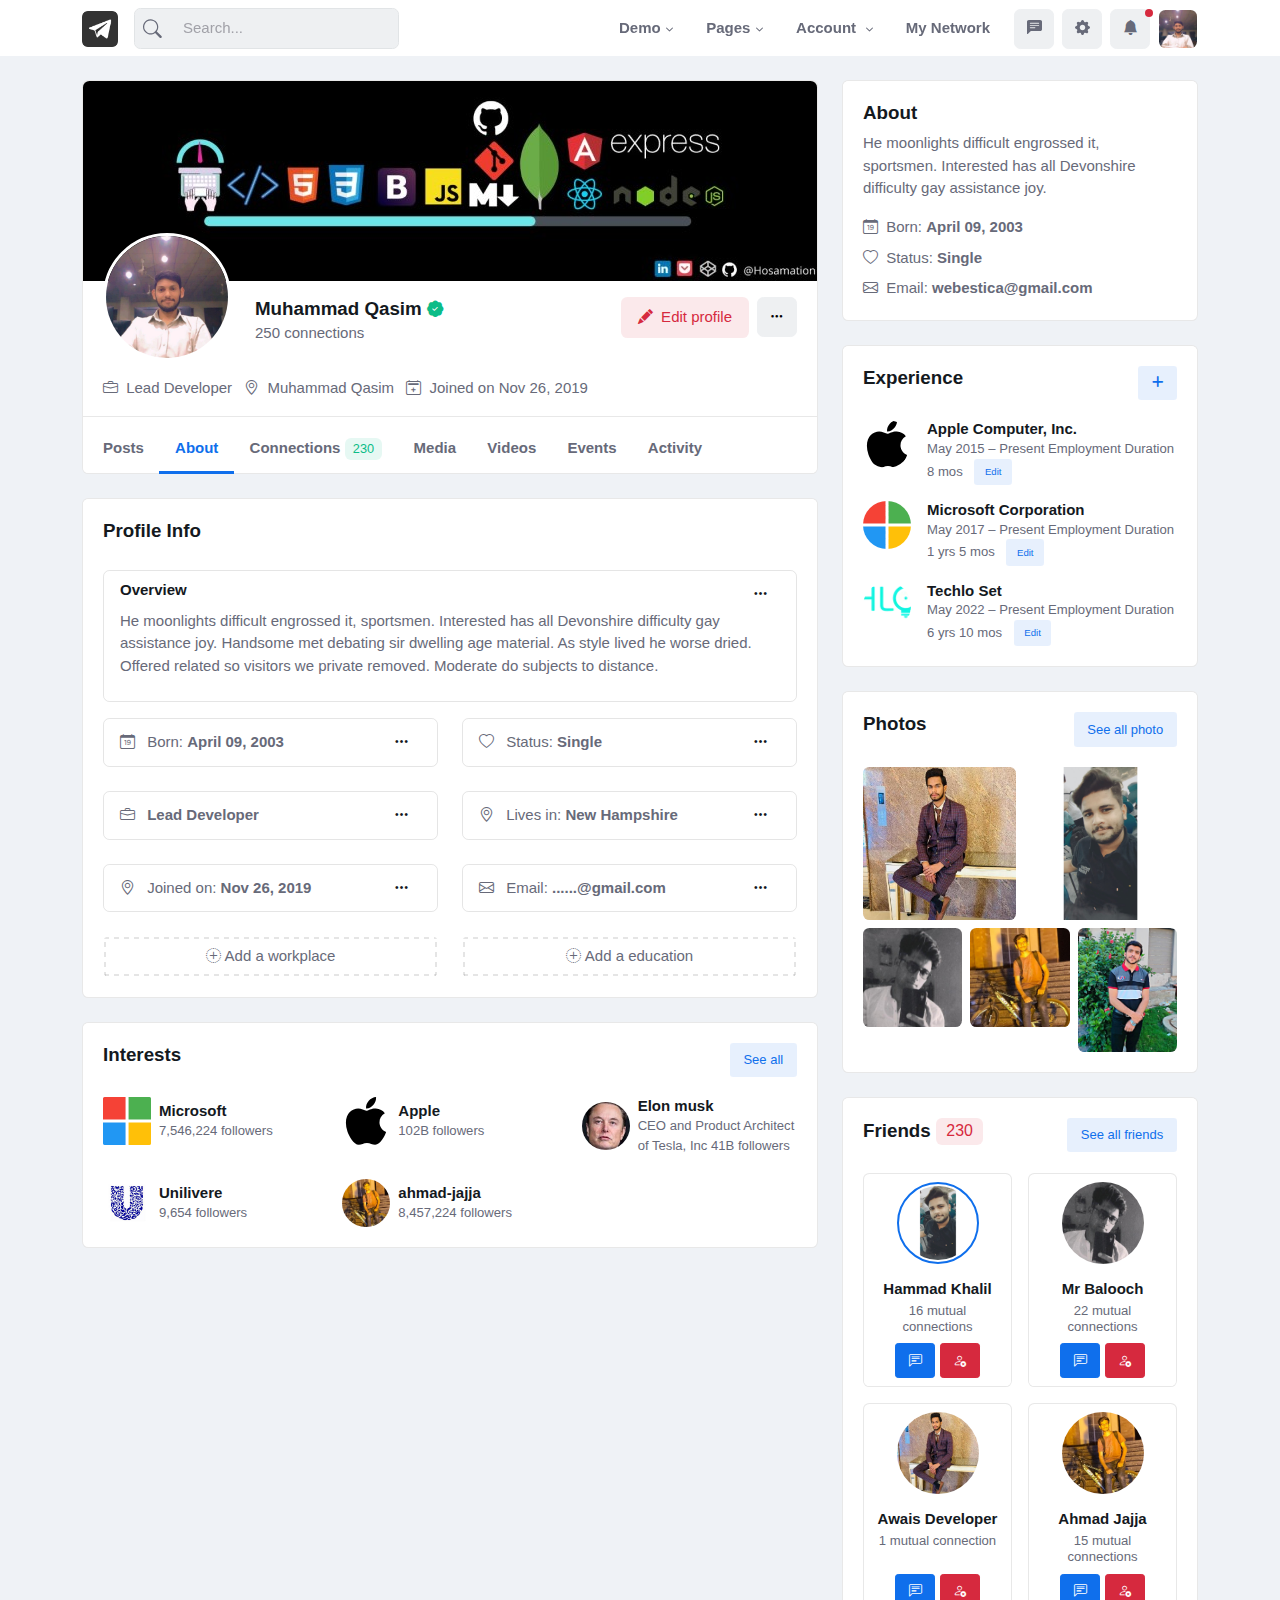
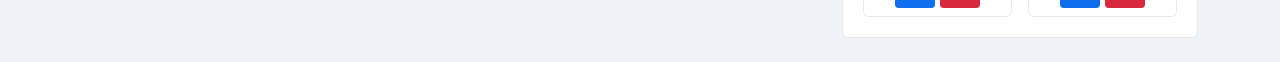
==== commit 1a68fb16: "initial commit" ====
--- a/New folder/about.html
+++ b/New folder/about.html
@@ -1,4 +1,3 @@
-
 <!DOCTYPE html>
 <html lang="en">
 <head>
@@ -113,8 +112,8 @@
 		<div class="container">
 			<!-- Logo START -->
 			<a class="navbar-brand" href="index.html">
-        <img class="light-mode-item navbar-brand-item" src="assets/images/logo.svg" alt="logo">
-				<img class="dark-mode-item navbar-brand-item" src="assets/images/logo.svg" alt="logo">
+        <img class="light-mode-item navbar-brand-item" src="./Images/logo.png" alt="logo">
+				<img class="dark-mode-item navbar-brand-item" src="./Images/logo.png" alt="logo">
 			</a>
 			<!-- Logo END -->
 
@@ -165,34 +164,34 @@
 					<li class="nav-item dropdown">
 						<a class="nav-link dropdown-toggle" href="#" id="pagesMenu" data-bs-toggle="dropdown" aria-haspopup="true" aria-expanded="false">Pages</a>
 						<ul class="dropdown-menu" aria-labelledby="pagesMenu">
-							<li> <a class="dropdown-item" href="albums.html">Albums</a></li>
-							<li> <a class="dropdown-item" href="celebration.html">Celebration</a></li>
+							<li> <a class="dropdown-item" href="#">Albums</a></li>
+							<li> <a class="dropdown-item" href="celebration.">Celebration</a></li>
               <li> <a class="dropdown-item" href="messaging.html">Messaging</a></li>
 							<!-- Dropdown submenu -->
 							<li class="dropdown-submenu dropend"> 
                 <a class="dropdown-item dropdown-toggle" href="#!">Profile</a>
 								<ul class="dropdown-menu" data-bs-popper="none">
-									<li> <a class="dropdown-item" href="my-profile.html">Feed</a> </li>
-									<li> <a class="dropdown-item" href="my-profile-about.html">About</a> </li>
-									<li> <a class="dropdown-item" href="my-profile-connections.html">Connections</a> </li>
-									<li> <a class="dropdown-item" href="my-profile-media.html">Media</a> </li>
-									<li> <a class="dropdown-item" href="my-profile-videos.html">Videos</a> </li>
-									<li> <a class="dropdown-item" href="my-profile-events.html">Events</a> </li>
-									<li> <a class="dropdown-item" href="my-profile-activity.html">Activity</a> </li>
+									<li> <a class="dropdown-item" href="./profile.html">Feed</a> </li>
+									<li> <a class="dropdown-item" href="./about.html">About</a> </li>
+									<li> <a class="dropdown-item" href="#">Connections</a> </li>
+									<li> <a class="dropdown-item" href="3">Media</a> </li>
+									<li> <a class="dropdown-item" href="#">Videos</a> </li>
+									<li> <a class="dropdown-item" href="#">Events</a> </li>
+									<li> <a class="dropdown-item" href="#">Activity</a> </li>
 								</ul>
 							</li>
-							<li> <a class="dropdown-item" href="events.html">Events</a></li>
-							<li> <a class="dropdown-item" href="events-2.html">Events 2</a></li>
-							<li> <a class="dropdown-item" href="event-details.html">Event details</a></li>
-							<li> <a class="dropdown-item" href="event-details-2.html">Event details 2</a></li>
-							<li> <a class="dropdown-item" href="groups.html">Groups</a></li>
-							<li> <a class="dropdown-item" href="group-details.html">Group details</a></li>
-							<li> <a class="dropdown-item" href="post-videos.html">Post videos</a></li>
-							<li> <a class="dropdown-item" href="post-video-details.html">Post video details</a></li>
-							<li> <a class="dropdown-item" href="post-details.html">Post details</a></li>
-							<li> <a class="dropdown-item" href="video-details.html">Video details</a></li>
-              <li> <a class="dropdown-item" href="blog.html">Blog</a></li>
-							<li> <a class="dropdown-item" href="blog-details.html">Blog details</a></li>
+							<li> <a class="dropdown-item" href="#">Events</a></li>
+							<li> <a class="dropdown-item" href="#">Events 2</a></li>
+							<li> <a class="dropdown-item" href="#">Event details</a></li>
+							<li> <a class="dropdown-item" href="#">Event details 2</a></li>
+							<li> <a class="dropdown-item" href="#">Groups</a></li>
+							<li> <a class="dropdown-item" href="#">Group details</a></li>
+							<li> <a class="dropdown-item" href="#">Post videos</a></li>
+							<li> <a class="dropdown-item" href="#">Post video details</a></li>
+							<li> <a class="dropdown-item" href="#">Post details</a></li>
+							<li> <a class="dropdown-item" href="#">Video details</a></li>
+              <li> <a class="dropdown-item" href="#">Blog</a></li>
+							<li> <a class="dropdown-item" href="#">Blog details</a></li>
               
 							<!-- Dropdown submenu levels -->
 							<li class="dropdown-divider"></li>
@@ -219,27 +218,27 @@
 					<li class="nav-item dropdown">
 						<a class="nav-link dropdown-toggle" href="#" id="postMenu" data-bs-toggle="dropdown" aria-haspopup="true" aria-expanded="false">Account </a>
 						<ul class="dropdown-menu" aria-labelledby="postMenu">
-              <li> <a class="dropdown-item" href="create-page.html">Create a page</a></li>
-							<li> <a class="dropdown-item" href="settings.html">Settings</a> </li>
-							<li> <a class="dropdown-item" href="notifications.html">Notifications</a> </li>
-							<li> <a class="dropdown-item" href="help.html">Help center</a> </li>
-							<li> <a class="dropdown-item" href="help-details.html">Help details</a> </li>
+              <li> <a class="dropdown-item" href="">Create a page</a></li>
+							<li> <a class="dropdown-item" href="">Settings</a> </li>
+							<li> <a class="dropdown-item" href="">Notifications</a> </li>
+							<li> <a class="dropdown-item" href="">Help center</a> </li>
+							<li> <a class="dropdown-item" href="">Help details</a> </li>
               <!-- dropdown submenu open left -->
               <li class="dropdown-submenu dropstart">
                 <a class="dropdown-item dropdown-toggle" href="#">Authentication</a>
                 <ul class="dropdown-menu dropdown-menu-end" data-bs-popper="none">
-                  <li> <a class="dropdown-item" href="sign-in.html">Sign in</a> </li>
-                  <li> <a class="dropdown-item" href="sign-up.html">Sing up</a> </li>
-                  <li> <a class="dropdown-item" href="forgot-password.html">Forgot password</a> </li>
+                  <li> <a class="dropdown-item" href="">Sign in</a> </li>
+                  <li> <a class="dropdown-item" href="">Sing up</a> </li>
+                  <li> <a class="dropdown-item" href="">Forgot password</a> </li>
                   <li class="dropdown-divider"></li>
-                  <li> <a class="dropdown-item" href="sign-in-advance.html">Sign in advance</a> </li>
-                  <li> <a class="dropdown-item" href="sign-up-advance.html">Sing up advance</a> </li>
-                  <li> <a class="dropdown-item" href="forgot-password-advance.html">Forgot password advance</a> </li>
+                  <li> <a class="dropdown-item" href="">Sign in advance</a> </li>
+                  <li> <a class="dropdown-item" href="">Sing up advance</a> </li>
+                  <li> <a class="dropdown-item" href="">Forgot password advance</a> </li>
                 </ul>
               </li>
-              <li> <a class="dropdown-item" href="error-404.html">Error 404</a> </li>
-              <li> <a class="dropdown-item" href="offline.html">Offline</a> </li>
-              <li> <a class="dropdown-item" href="privacy-and-terms.html">Privacy & terms</a> </li>
+              <li> <a class="dropdown-item" href="">Error 404</a> </li>
+              <li> <a class="dropdown-item" href="">Offline</a> </li>
+              <li> <a class="dropdown-item" href="">Privacy & terms</a> </li>
 						</ul>
 					</li>
 
@@ -280,11 +279,11 @@
                   <li>
                     <div class="list-group-item list-group-item-action rounded badge-unread d-flex border-0 mb-1 p-3">
                       <div class="avatar text-center d-none d-sm-inline-block">
-                        <img class="avatar-img rounded-circle" src="assets/images/avatar/01.jpg" alt="">
+                        <img class="avatar-img rounded-circle" src="./Images/hammad.jpeg" alt="">
                       </div>
                       <div class="ms-sm-3">
                         <div class=" d-flex">
-                        <p class="small mb-2"><b>Judy Nguyen</b> sent you a friend request.</p>
+                        <p class="small mb-2"><b>Hammad Khalil</b> sent you a friend request.</p>
                         <p class="small ms-3 text-nowrap">Just now</p>
                       </div>
                       <div class="d-flex">
@@ -298,11 +297,11 @@
                   <li>
                     <div class="list-group-item list-group-item-action rounded badge-unread d-flex border-0 mb-1 p-3 position-relative">
                       <div class="avatar text-center d-none d-sm-inline-block">
-                        <img class="avatar-img rounded-circle" src="assets/images/avatar/02.jpg" alt="">
+                        <img class="avatar-img rounded-circle" src="./Images/saqib.PNG" alt="">
                       </div>
                       <div class="ms-sm-3 d-flex">
                         <div>
-                          <p class="small mb-2">Wish <b>Amanda Reed</b> a happy birthday (Nov 12)</p>
+                          <p class="small mb-2">Wish <b>Muhammad Saqib</b> a happy birthday (Nov 12)</p>
                           <button class="btn btn-sm btn-outline-light py-1 me-2">Say happy birthday 🎂</button>
                         </div>
                         <p class="small ms-3">2min</p>
@@ -317,7 +316,7 @@
                       </div>
                       <div class="ms-sm-3">
                         <div class="d-flex">
-                          <p class="small mb-2">Webestica has 15 like and 1 new activity</p>
+                          <p class="small mb-2">Faisalabad has 15 like and 1 new activity</p>
                           <p class="small ms-3">1hr</p>
                         </div>
                       </div>
@@ -327,7 +326,7 @@
                   <li>
                     <a href="#" class="list-group-item list-group-item-action rounded d-flex border-0 p-3 mb-1">
                       <div class="avatar text-center d-none d-sm-inline-block">
-                        <img class="avatar-img rounded-circle" src="assets/images/logo/12.svg" alt="">
+                        <img class="avatar-img rounded-circle" src="./Images/bootstrap-logo-shadow.png" alt="">
                       </div>
                       <div class="ms-sm-3 d-flex">
                         <p class="small mb-2"><b>Bootstrap in the news:</b> The search giant’s parent company, Alphabet, just joined an exclusive club of tech stocks.</p>
@@ -347,7 +346,7 @@
 
         <li class="nav-item ms-2 dropdown">
 					<a class="nav-link btn icon-md p-0" href="#" id="profileDropdown" role="button" data-bs-auto-close="outside" data-bs-display="static" data-bs-toggle="dropdown" aria-expanded="false">
-						<img class="avatar-img rounded-2" src="assets/images/avatar/07.jpg" alt="">
+						<img class="avatar-img rounded-2" src="./Images/WhatsApp Image 2023-07-18 at 23.34.57.jpg" alt="">
 					</a>
           <ul class="dropdown-menu dropdown-animation dropdown-menu-end pt-3 small me-md-n3" aria-labelledby="profileDropdown">
             <!-- Profile info -->
@@ -355,10 +354,10 @@
               <div class="d-flex align-items-center position-relative">
                 <!-- Avatar -->
                 <div class="avatar me-3">
-                  <img class="avatar-img rounded-circle" src="assets/images/avatar/07.jpg" alt="avatar">
+                  <img class="avatar-img rounded-circle" src="./Images/WhatsApp Image 2023-07-18 at 23.34.57.jpg" alt="avatar">
                 </div>
                 <div>
-                  <a class="h6 stretched-link" href="#">Lori Ferguson</a>
+                  <a class="h6 stretched-link" href="#">Muhammad Qasim</a>
                   <p class="small m-0">Web Developer</p>
                 </div>
               </div>
@@ -429,19 +428,19 @@
       <div class="col-lg-8 vstack gap-4">
         <!-- Card START -->
         <div class="card">
-          <div class="h-200px rounded-top" style="background-image:url(assets/images/bg/05.jpg); background-position: center; background-size: cover; background-repeat: no-repeat;"></div>
+          <div class="h-200px rounded-top" style="background-image:url(./Images/22.jpeg); background-position: center; background-size: cover; background-repeat: no-repeat;"></div>
             <!-- Card body START -->
             <div class="card-body py-0">
               <div class="d-sm-flex align-items-start text-center text-sm-start">
                 <div>
                   <!-- Avatar -->
                   <div class="avatar avatar-xxl mt-n5 mb-3">
-                    <img class="avatar-img rounded-circle border border-white border-3" src="assets/images/avatar/07.jpg" alt="">
+                    <img class="avatar-img rounded-circle border border-white border-3" src="./Images/WhatsApp Image 2023-07-18 at 23.34.57.jpg" alt="">
                   </div>
                 </div>
                 <div class="ms-sm-4 mt-sm-3">
                   <!-- Info -->
-                  <h1 class="mb-0 h5">Sam Lanson <i class="bi bi-patch-check-fill text-success small"></i></h1>
+                  <h1 class="mb-0 h5">Muhammad Qasim <i class="bi bi-patch-check-fill text-success small"></i></h1>
                   <p>250 connections</p>
                 </div>
                 <!-- Button -->
@@ -466,7 +465,7 @@
               <!-- List profile -->
               <ul class="list-inline mb-0 text-center text-sm-start mt-3 mt-sm-0">
                 <li class="list-inline-item"><i class="bi bi-briefcase me-1"></i> Lead Developer</li>
-                <li class="list-inline-item"><i class="bi bi-geo-alt me-1"></i> New Hampshire</li>
+                <li class="list-inline-item"><i class="bi bi-geo-alt me-1"></i> Muhammad Qasim</li>
                 <li class="list-inline-item"><i class="bi bi-calendar2-plus me-1"></i> Joined on Nov 26, 2019</li>
               </ul>
             </div>
@@ -518,7 +517,7 @@
                   <div class="d-flex align-items-center rounded border px-3 py-2"> 
                     <!-- Date -->
                     <p class="mb-0">
-                      <i class="bi bi-calendar-date fa-fw me-2"></i> Born: <strong> October 20, 1990 </strong>
+                      <i class="bi bi-calendar-date fa-fw me-2"></i> Born: <strong> April 09, 2003 </strong>
                     </p>
                     <div class="dropdown ms-auto">
                       <!-- Card share action menu -->
@@ -623,7 +622,7 @@
                   <div class="d-flex align-items-center rounded border px-3 py-2"> 
                     <!-- Date -->
                     <p class="mb-0">
-                      <i class="bi bi-envelope fa-fw me-2"></i> Email: <strong> webestica@gmail.com </strong>
+                      <i class="bi bi-envelope fa-fw me-2"></i> Email: <strong> ......@gmail.com </strong>
                     </p>
                     <div class="dropdown ms-auto">
                       <!-- Card share action menu -->
@@ -670,10 +669,10 @@
                   <!-- Interests item START -->
                   <div class="d-flex align-items-center position-relative">
                       <div class="avatar">
-                        <img class="avatar-img" src="assets/images/logo/04.svg" alt="">
+                        <img class="avatar-img" src="./Images/microsoft_318-566086.avif" alt="">
                       </div>
                       <div class="ms-2">
-                        <h6 class="mb-0"> <a class="stretched-link" href="#"> Oracle </a></h6>
+                        <h6 class="mb-0"> <a class="stretched-link" href="#"> Microsoft </a></h6>
                         <p class="small mb-0">7,546,224 followers</p>
                       </div>
                   </div>
@@ -683,7 +682,7 @@
                   <!-- Interests item START -->
                   <div class="d-flex align-items-center position-relative">
                       <div class="avatar">
-                        <img class="avatar-img" src="assets/images/logo/13.svg" alt="">
+                        <img class="avatar-img" src="./Images/13.svg" alt="">
                       </div>
                       <div class="ms-2">
                         <h6 class="mb-0"> <a class="stretched-link" href="#"> Apple </a></h6>
@@ -696,7 +695,7 @@
                   <!-- Interests item START -->
                   <div class="d-flex align-items-center position-relative">
                       <div class="avatar">
-                        <img class="avatar-img rounded-circle" src="assets/images/avatar/placeholder.jpg" alt="">
+                        <img class="avatar-img rounded-circle" src="./Images/elon mask.jpeg" alt="">
                       </div>
                       <div class="ms-2">
                         <h6 class="mb-0"> <a class="stretched-link" href="#"> Elon musk </a></h6>
@@ -709,10 +708,10 @@
                   <!-- Interests item START -->
                   <div class="d-flex align-items-center position-relative">
                       <div class="avatar">
-                        <img class="avatar-img" src="assets/images/events/04.jpg" alt="">
+                        <img class="avatar-img" src="./Images/unlivere.jpeg" alt="">
                       </div>
                       <div class="ms-2">
-                        <h6 class="mb-0"> <a class="stretched-link" href="#"> The X Factor </a></h6>
+                        <h6 class="mb-0"> <a class="stretched-link" href="#"> Unilivere </a></h6>
                         <p class="small mb-0">9,654 followers</p>
                       </div>
                   </div>
@@ -722,10 +721,10 @@
                   <!-- Interests item START -->
                   <div class="d-flex align-items-center position-relative">
                       <div class="avatar">
-                        <img class="avatar-img rounded-circle" src="assets/images/logo/12.svg" alt="">
+                        <img class="avatar-img rounded-circle" src="./Images/ahmad.jpeg" alt="">
                       </div>
                       <div class="ms-2">
-                        <h6 class="mb-0"> <a class="stretched-link" href="#"> Getbootstrap </a></h6>
+                        <h6 class="mb-0"> <a class="stretched-link" href="#"> ahmad-jajja </a></h6>
                         <p class="small mb-0">8,457,224 followers</p>
                       </div>
                   </div>
@@ -757,7 +756,7 @@
                   <p>He moonlights difficult engrossed it, sportsmen. Interested has all Devonshire difficulty gay assistance joy.</p>
                   <!-- Date time -->
                   <ul class="list-unstyled mt-3 mb-0">
-                    <li class="mb-2"> <i class="bi bi-calendar-date fa-fw pe-1"></i> Born: <strong> October 20, 1990 </strong> </li>
+                    <li class="mb-2"> <i class="bi bi-calendar-date fa-fw pe-1"></i> Born: <strong> April 09, 2003 </strong> </li>
                     <li class="mb-2"> <i class="bi bi-heart fa-fw pe-1"></i> Status: <strong> Single </strong> </li>
                     <li> <i class="bi bi-envelope fa-fw pe-1"></i> Email: <strong> webestica@gmail.com </strong> </li>
                   </ul>
@@ -782,7 +781,7 @@
                   <div class="d-flex">
                     <!-- Avatar -->
                     <div class="avatar me-3">
-                      <a href="#!"> <img class="avatar-img rounded-circle" src="assets/images/logo/08.svg" alt=""> </a>
+                      <a href="#!"> <img class="avatar-img rounded-circle" src="./Images/13.svg" alt=""> </a>
                     </div>
                     <!-- Info -->
                     <div>
@@ -796,7 +795,7 @@
                   <div class="d-flex">
                     <!-- Avatar -->
                     <div class="avatar me-3">
-                      <a href="#!"> <img class="avatar-img rounded-circle" src="assets/images/logo/09.svg" alt=""> </a>
+                      <a href="#!"> <img class="avatar-img rounded-circle" src="./Images/microsoft_318-566086.avif" alt=""> </a>
                     </div>
                     <!-- Info -->
                     <div>
@@ -810,11 +809,11 @@
                   <div class="d-flex">
                     <!-- Avatar -->
                     <div class="avatar me-3">
-                      <a href="#!"> <img class="avatar-img rounded-circle" src="assets/images/logo/10.svg" alt=""> </a>
+                      <a href="#!"> <img class="avatar-img rounded-circle" src="./Images/logo.webp" alt=""> </a>
                     </div>
                     <!-- Info -->
                     <div>
-                      <h6 class="card-title mb-0"><a href="#!"> Tata Consultancy Services. </a></h6>
+                      <h6 class="card-title mb-0"><a href="#!"> Techlo Set  </a></h6>
                       <p class="small mb-0">May 2022 – Present Employment Duration 6 yrs 10 mos <a class="btn btn-primary-soft btn-xs ms-2" href="#!">Edit </a></p>
                     </div>
                   </div>
@@ -840,32 +839,32 @@
                   <div class="row g-2">
                     <!-- Photos item -->
                     <div class="col-6">
-                      <a href="assets/images/albums/01.jpg" data-gallery="image-popup" data-glightbox="">
-                        <img class="rounded img-fluid" src="assets/images/albums/01.jpg" alt="">
+                      <a href="./Images/awais.jpeg" data-gallery="image-popup" data-glightbox="">
+                        <img class="rounded img-fluid" src="./Images/awais.jpeg" alt="">
                       </a>
                     </div>
                     <!-- Photos item -->
                     <div class="col-6">
-                      <a href="assets/images/albums/02.jpg" data-gallery="image-popup" data-glightbox="">
-                        <img class="rounded img-fluid" src="assets/images/albums/02.jpg" alt="">
+                      <a href="./Images/hammad.jpeg" data-gallery="image-popup" data-glightbox="">
+                        <img class="rounded img-fluid" src="./Images/hammad.jpeg" alt="">
                       </a>
                     </div>
                     <!-- Photos item -->
                     <div class="col-4">
-                      <a href="assets/images/albums/03.jpg" data-gallery="image-popup" data-glightbox="">
-                        <img class="rounded img-fluid" src="assets/images/albums/03.jpg" alt="">
+                      <a href="./Images/balooch.jpeg" data-gallery="image-popup" data-glightbox="">
+                        <img class="rounded img-fluid" src="./Images/balooch.jpeg" alt="">
                       </a>
                     </div>
                     <!-- Photos item -->
                     <div class="col-4">
-                      <a href="assets/images/albums/04.jpg" data-gallery="image-popup" data-glightbox="">
-                        <img class="rounded img-fluid" src="assets/images/albums/04.jpg" alt="">
+                      <a href="./Images/ahmad.jpeg" data-gallery="image-popup" data-glightbox="">
+                        <img class="rounded img-fluid" src="./Images/ahmad.jpeg" alt="">
                       </a>
                     </div>
                     <!-- Photos item -->
                     <div class="col-4">
-                      <a href="assets/images/albums/05.jpg" data-gallery="image-popup" data-glightbox="">
-                        <img class="rounded img-fluid" src="assets/images/albums/05.jpg" alt="">
+                      <a href="./Images/haseeb.jpg" data-gallery="image-popup" data-glightbox="">
+                        <img class="rounded img-fluid" src="./Images/haseeb.jpg" alt="">
                       </a>
                       <!-- glightbox Albums left bar END  -->
                     </div>
@@ -895,9 +894,9 @@
                         <!-- Card body -->
                         <div class="card-body p-2 pb-0">
                           <div class="avatar avatar-story avatar-xl">
-                            <a href="#!"><img class="avatar-img rounded-circle" src="assets/images/avatar/02.jpg" alt=""></a>
+                            <a href="#!"><img class="avatar-img rounded-circle" src="./Images/hammad.jpeg" alt=""></a>
                           </div>
-                          <h6 class="card-title mb-1 mt-3"> <a href="#!"> Amanda Reed </a></h6>
+                          <h6 class="card-title mb-1 mt-3"> Hammad Khalil <a href="#!">  </a></h6>
                           <p class="mb-0 small lh-sm">16 mutual connections</p>
                         </div>
                         <!-- Card footer -->
@@ -915,9 +914,9 @@
                         <!-- Card body -->
                         <div class="card-body p-2 pb-0">
                           <div class="avatar avatar-xl">
-                            <a href="#!"><img class="avatar-img rounded-circle" src="assets/images/avatar/03.jpg" alt=""></a>
+                            <a href="#!"><img class="avatar-img rounded-circle" src="./Images/balooch.jpeg" alt=""></a>
                           </div>
-                          <h6 class="card-title mb-1 mt-3"> <a href="#!"> Samuel Bishop </a></h6>
+                          <h6 class="card-title mb-1 mt-3"> <a href="#!"> Mr Balooch </a></h6>
                           <p class="mb-0 small lh-sm">22 mutual connections</p>
                         </div>
                         <!-- Card footer -->
@@ -935,9 +934,9 @@
                         <!-- Card body -->
                         <div class="card-body p-2 pb-0">
                           <div class="avatar avatar-xl">
-                            <a href="#!"><img class="avatar-img rounded-circle" src="assets/images/avatar/04.jpg" alt=""></a>
+                            <a href="#!"><img class="avatar-img rounded-circle" src="./Images/awais.jpeg" alt=""></a>
                           </div>
-                          <h6 class="card-title mb-1 mt-3"> <a href="#"> Bryan Knight </a></h6>
+                          <h6 class="card-title mb-1 mt-3"> <a href="#">  Awais Developer </a></h6>
                           <p class="mb-0 small lh-sm">1 mutual connection</p>
                         </div>
                         <!-- Card footer -->
@@ -955,9 +954,9 @@
                         <!-- Card body -->
                         <div class="card-body p-2 pb-0">
                           <div class="avatar avatar-xl">
-                            <a href="#!"><img class="avatar-img rounded-circle" src="assets/images/avatar/05.jpg" alt=""></a>
+                            <a href="#!"><img class="avatar-img rounded-circle" src="./Images/ahmad.jpeg" alt=""></a>
                           </div>
-                          <h6 class="card-title mb-1 mt-3"> <a href="#!"> Amanda Reed </a></h6>
+                          <h6 class="card-title mb-1 mt-3"> <a href="#!"> Ahmad Jajja  </a></h6>
                           <p class="mb-0 small lh-sm">15 mutual connections</p>
                         </div>
                         <!-- Card footer -->
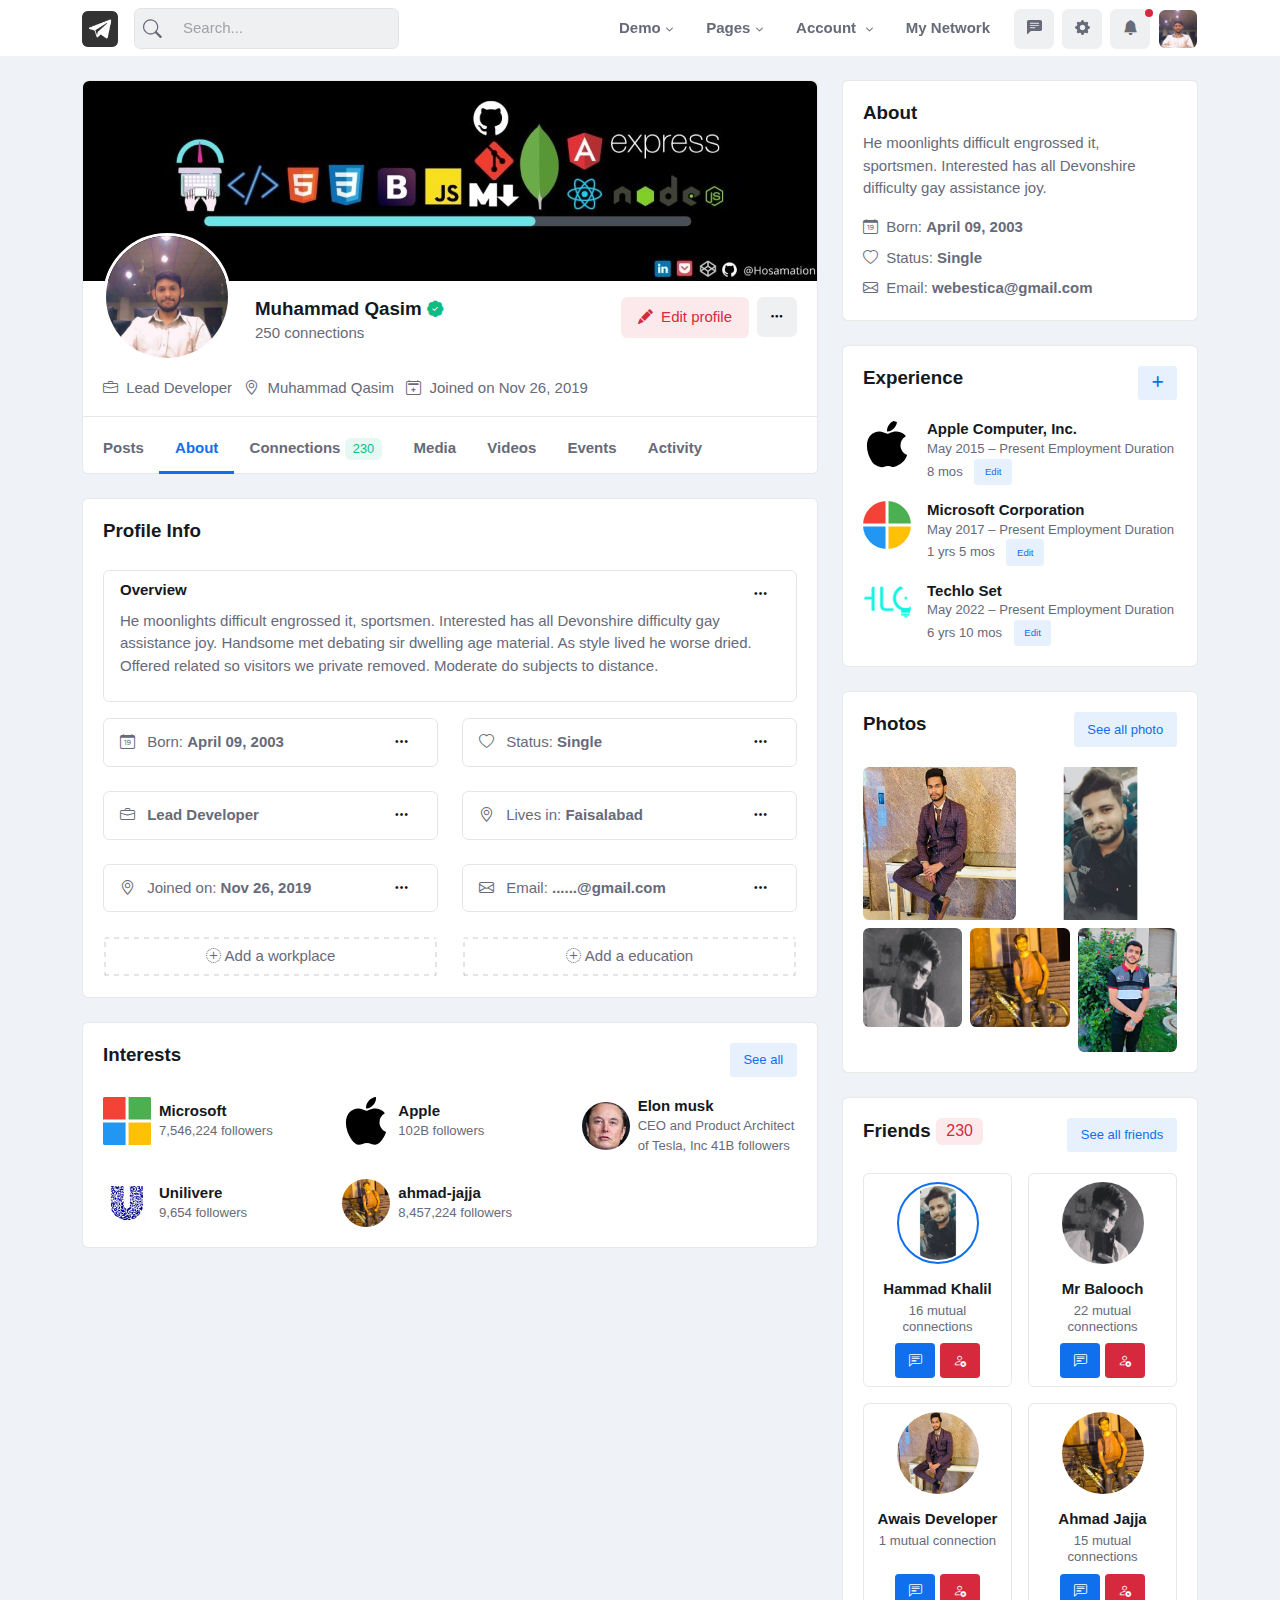
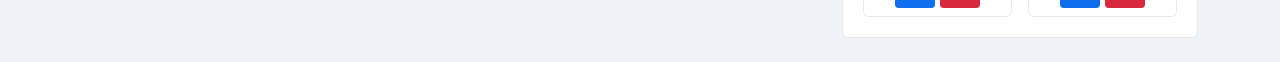
==== commit 9ddfa132: "initial commit" ====
--- a/New folder/about.html
+++ b/New folder/about.html
@@ -1,7 +1,7 @@
 <!DOCTYPE html>
 <html lang="en">
 <head>
-	<title>Social - Network, Community and Event Theme</title>
+	<title>Taktak|About</title>
 
 	<!-- Meta Tags -->
 	<meta charset="utf-8">
@@ -69,7 +69,7 @@
 		
 	</script>
 
-
+<link rel="shortcut icon" href="./Images/logo.png" type="image/x-icon">
 
 <link
       href="https://cdn.jsdelivr.net/npm/bootstrap@5.3.1/dist/css/bootstrap.min.css"
@@ -145,13 +145,13 @@
 					<li class="nav-item dropdown">
 						<a class="nav-link dropdown-toggle" href="#" id="homeMenu" data-bs-toggle="dropdown" aria-haspopup="true" aria-expanded="false">Demo</a>
 						<ul class="dropdown-menu" aria-labelledby="homeMenu">
-							<li> <a class="dropdown-item" href="index.html">Home default</a></li>
+							<li> <a class="dropdown-item" href="#">Home default</a></li>
 							<li> <a class="dropdown-item" href="index-classic.html">Home classic</a></li>
-							<li> <a class="dropdown-item" href="index-post.html">Home post</a></li>
-							<li> <a class="dropdown-item" href="index-video.html">Home video</a></li>
-							<li> <a class="dropdown-item" href="index-event.html">Home event</a></li>
-							<li> <a class="dropdown-item" href="landing.html">Landing page</a></li>
-							<li> <a class="dropdown-item" href="app-download.html">App download</a></li>
+							<li> <a class="dropdown-item" href="#">Home post</a></li>
+							<li> <a class="dropdown-item" href="#">Home video</a></li>
+							<li> <a class="dropdown-item" href="#">Home event</a></li>
+							<li> <a class="dropdown-item" href="#">Landing page</a></li>
+							<li> <a class="dropdown-item" href="#">App download</a></li>
               <li class="dropdown-divider"></li>
 							<li> 
 								<a class="dropdown-item" href="https://themes.getbootstrap.com/store/webestica/" target="_blank">
@@ -165,8 +165,8 @@
 						<a class="nav-link dropdown-toggle" href="#" id="pagesMenu" data-bs-toggle="dropdown" aria-haspopup="true" aria-expanded="false">Pages</a>
 						<ul class="dropdown-menu" aria-labelledby="pagesMenu">
 							<li> <a class="dropdown-item" href="#">Albums</a></li>
-							<li> <a class="dropdown-item" href="celebration.">Celebration</a></li>
-              <li> <a class="dropdown-item" href="messaging.html">Messaging</a></li>
+							<li> <a class="dropdown-item" href="#">Celebration</a></li>
+              <li> <a class="dropdown-item" href="./messageng.html">Messaging</a></li>
 							<!-- Dropdown submenu -->
 							<li class="dropdown-submenu dropend"> 
                 <a class="dropdown-item dropdown-toggle" href="#!">Profile</a>
@@ -244,7 +244,7 @@
 
 					<!-- Nav item 4 Mega menu -->
 					<li class="nav-item">
-						<a class="nav-link" href="my-profile-connections.html">My network</a>
+						<a class="nav-link" href="./profile.html">My network</a>
 					</li>
 				</ul>
 			</div>
@@ -253,12 +253,12 @@
 			<!-- Nav right START -->
 			<ul class="nav flex-nowrap align-items-center ms-sm-3 list-unstyled">
 				<li class="nav-item ms-2">
-					<a class="nav-link icon-md btn btn-light p-0" href="#">
+					<a class="nav-link icon-md btn btn-light p-0" href="./messageng.html">
 						<i class="bi bi-chat-left-text-fill fs-6"> </i>
 					</a>
 				</li>
         <li class="nav-item ms-2">
-					<a class="nav-link icon-md btn btn-light p-0" href="#">
+					<a class="nav-link icon-md btn btn-light p-0" href="./setting.html">
 						<i class="bi bi-gear-fill fs-6"> </i>
 					</a>
 				</li>
@@ -580,7 +580,7 @@
                   <div class="d-flex align-items-center rounded border px-3 py-2"> 
                     <!-- Date -->
                     <p class="mb-0">
-                      <i class="bi bi-geo-alt fa-fw me-2"></i> Lives in: <strong> New Hampshire </strong>
+                      <i class="bi bi-geo-alt fa-fw me-2"></i> Lives in: <strong> Faisalabad </strong>
                     </p>
                     <div class="dropdown ms-auto">
                       <!-- Card share action menu -->
